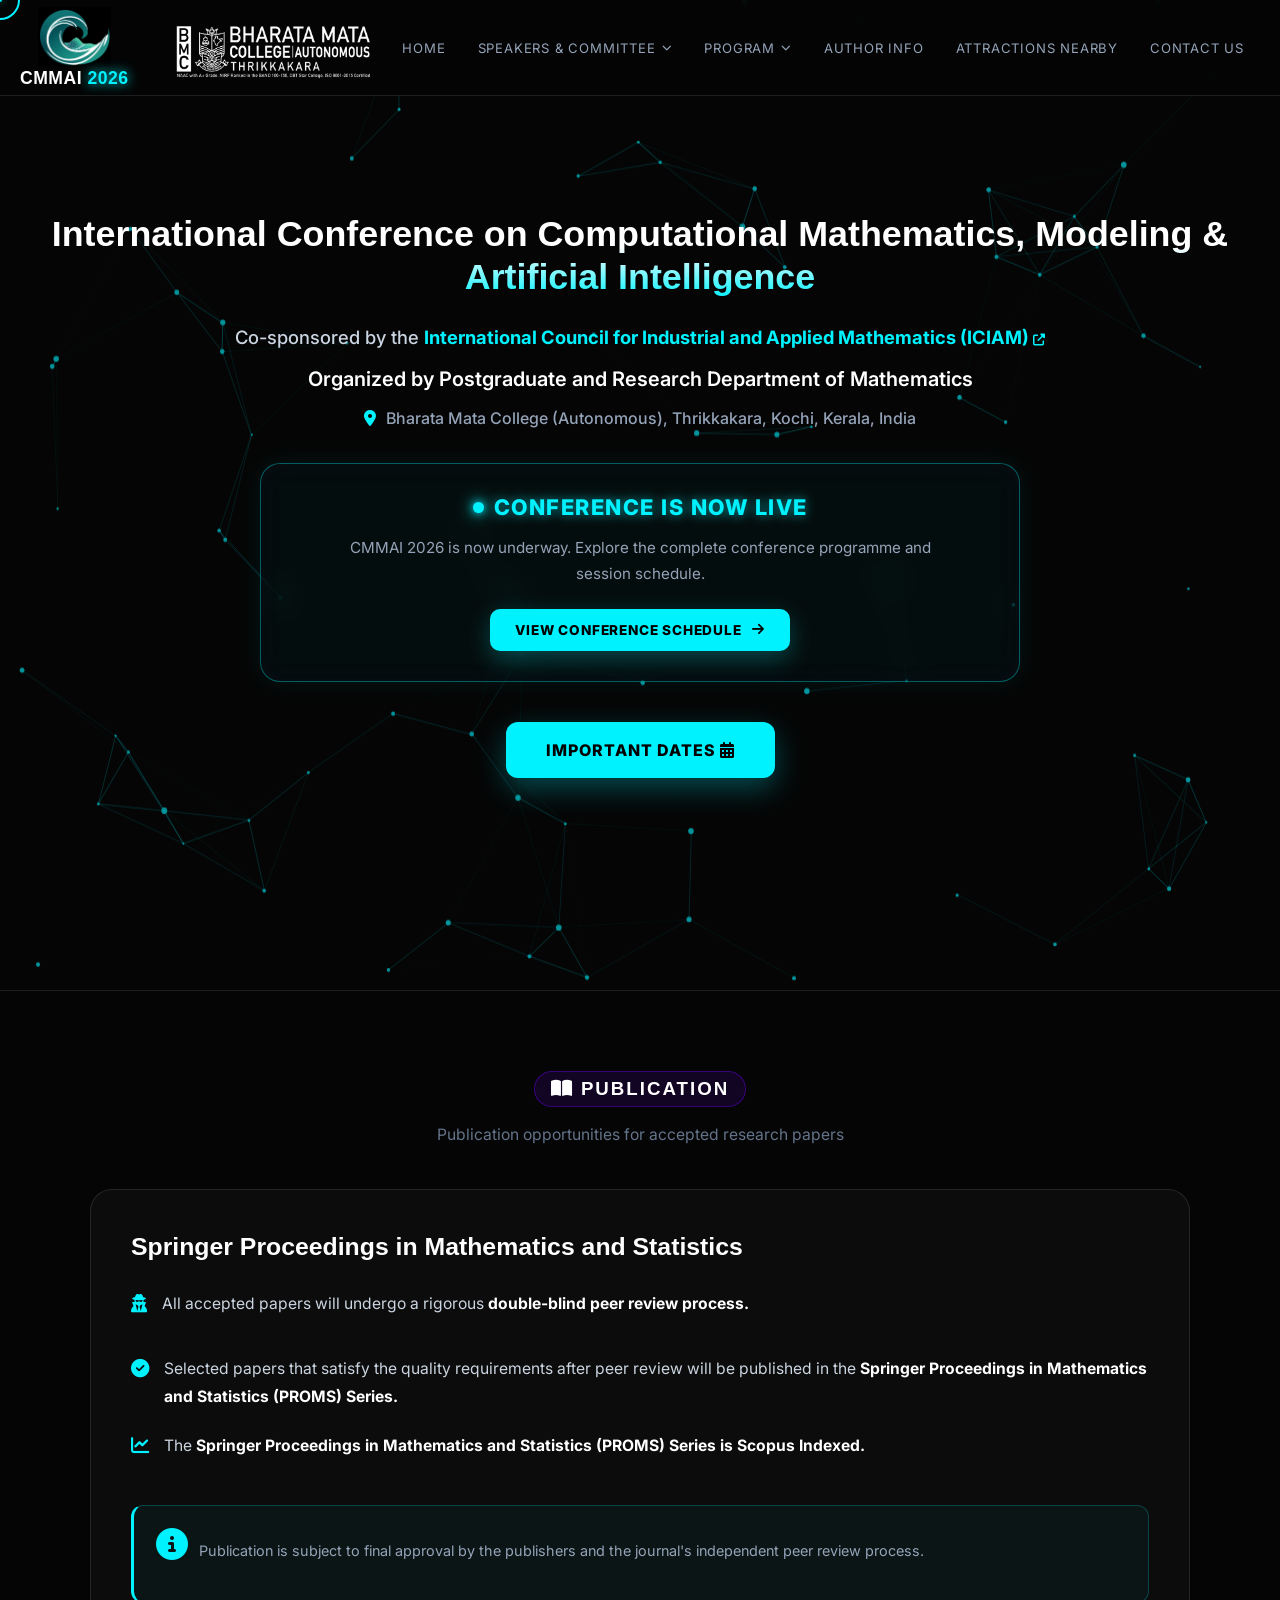
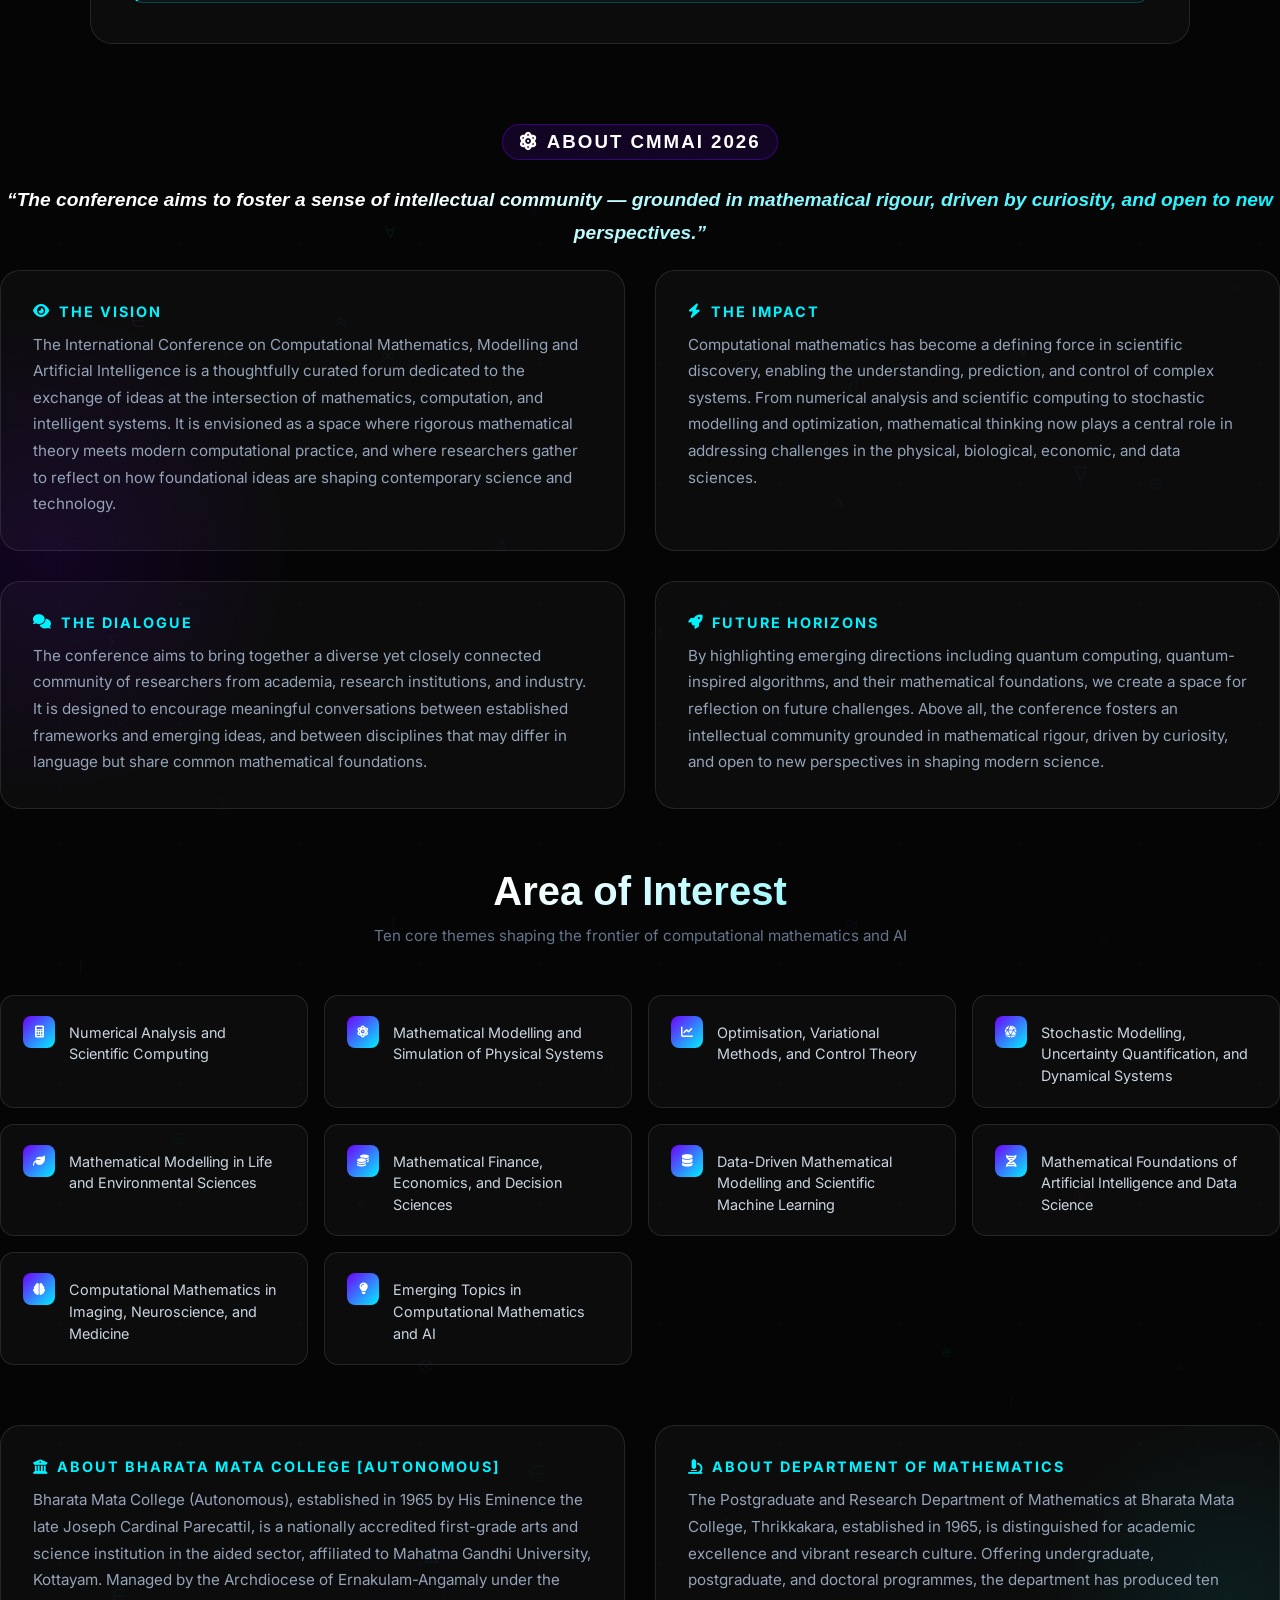
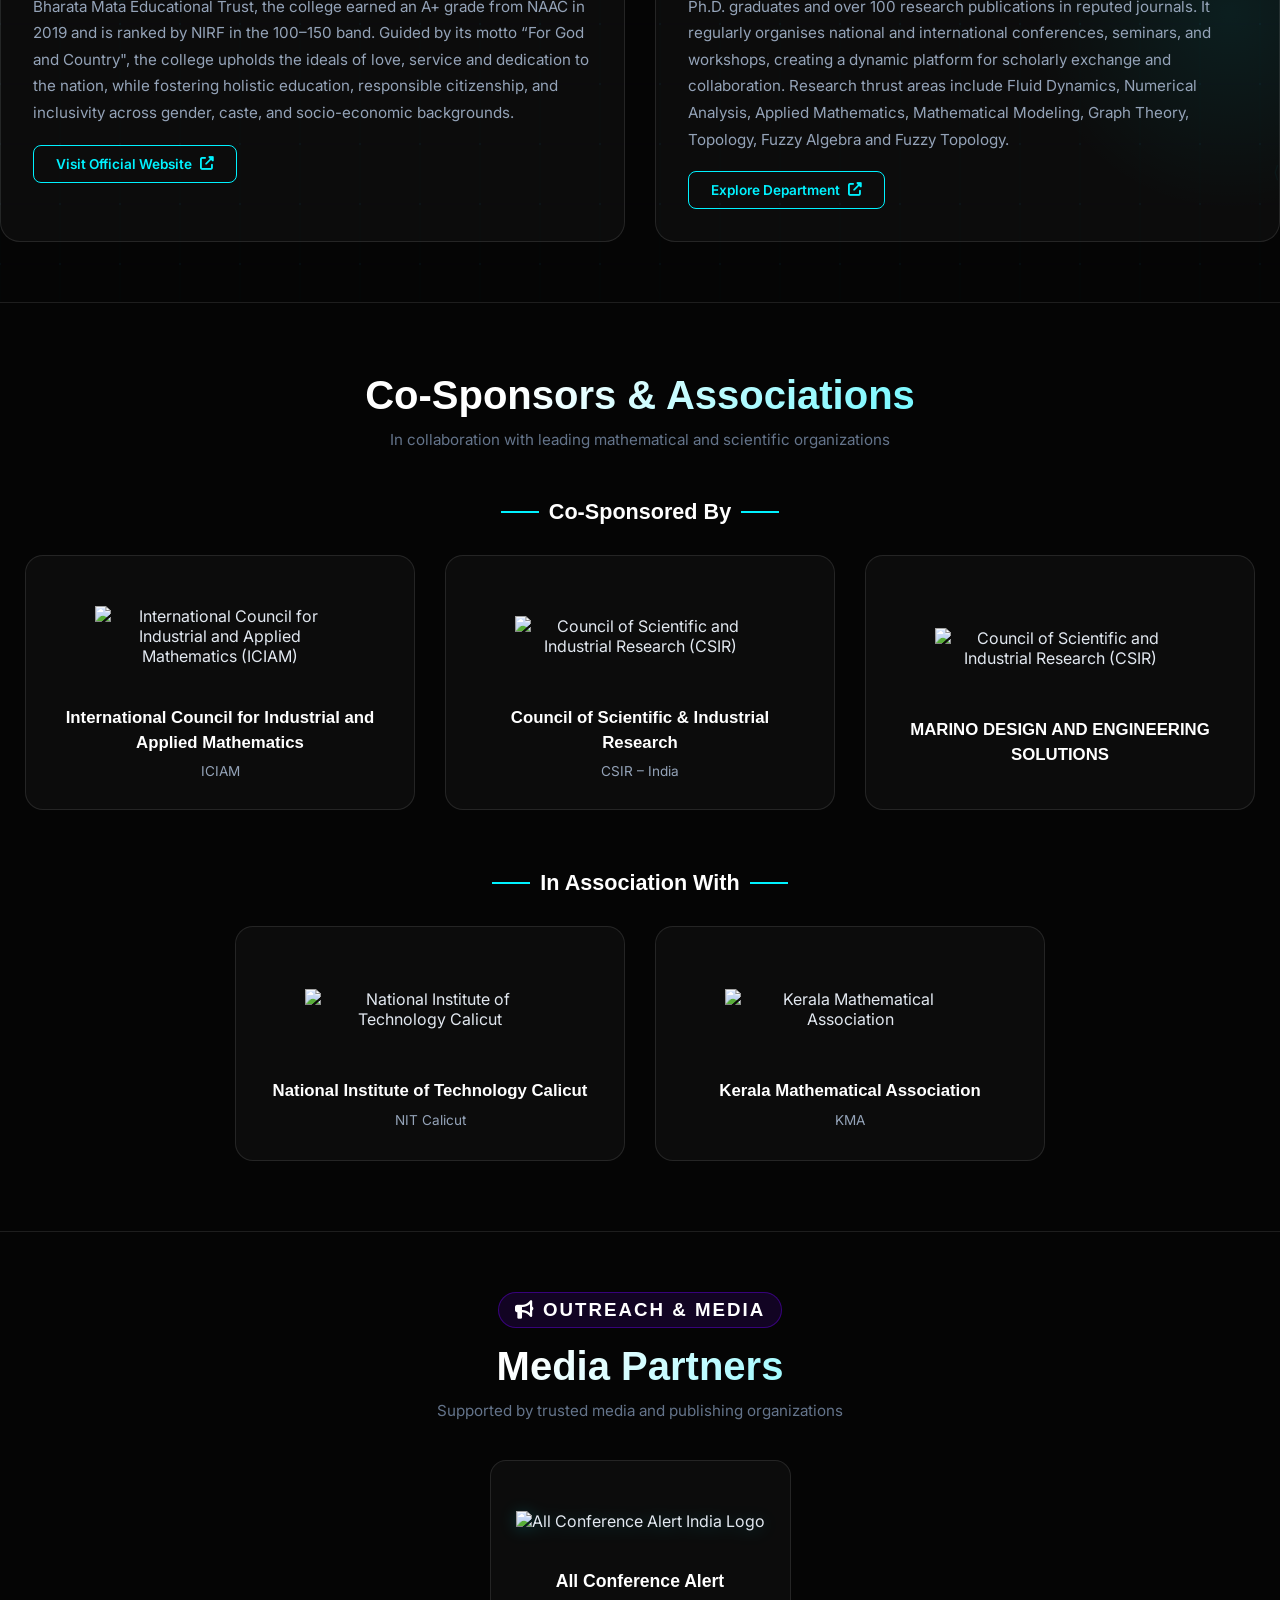
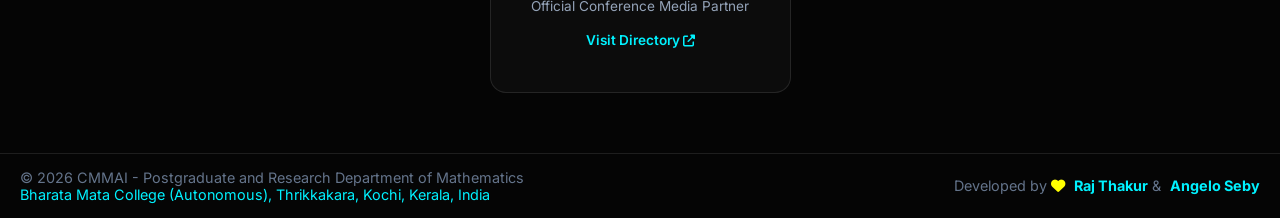
==== index.html @ beb0a311 "Countdown Update" ====
<!DOCTYPE html>
<html lang="en">
<head>
    <meta charset="UTF-8">
    <meta name="viewport" content="width=device-width, initial-scale=1.0">
    <title>CMMAI 2026 | International Conference on Computational Mathematics, Modeling & AI.</title>
    <meta name="google-site-verification" content="Ej-18RYcL2z8ktSUw8rXxlVNeicbPEYd7JbkYv7x-n4" />
    <link rel="preconnect" href="https://fonts.googleapis.com">
   <link href="https://fonts.googleapis.com/css2?family=Inter:wght@300;400;500;600;700&amp;family=Merriweather:wght@400;700;900&amp;display=swap" rel="stylesheet">
   <link rel="stylesheet" href="https://cdnjs.cloudflare.com/ajax/libs/font-awesome/6.4.0/css/all.min.css">

    <style>
        :root {
            --primary: #00f2ff;
            --secondary: #7000ff;
            --bg-dark: #050505;
            --glass: rgba(255, 255, 255, 0.03);
            --border: rgba(255, 255, 255, 0.1);
        }

        * { margin: 0; padding: 0; box-sizing: border-box; }
        html { scroll-behavior: smooth; }
        body {
            background-color: var(--bg-dark);
            color: #e2e8f0;
            font-family: 'Inter', sans-serif;
            overflow-x: hidden;
        }
        h1, h2, h3, .nav-brand { font-family: 'Space Grotesk', sans-serif; }

        /* --- Custom Cursor Scanner --- */
        #cursor-scanner {
            position: fixed;
            width: 40px; height: 40px;
            border: 2px solid var(--primary);
            border-radius: 50%;
            pointer-events: none;
            transform: translate(-50%, -50%);
            z-index: 9999;
            transition: width 0.3s, height 0.3s;
            display: flex; align-items: center; justify-content: center;
        }
        #cursor-scanner::after {
            content: '';
            width: 4px; height: 4px;
            background: var(--primary);
            border-radius: 50%;
            box-shadow: 0 0 10px var(--primary);
        }

        /* =============================================
           TOP BAR
        ============================================= */
        .top-bar {
            background: rgba(0, 0, 0, 0.9);
            border-bottom: 1px solid rgba(0, 242, 255, 0.12);
            padding: 8px 5%;
            display: flex;
            justify-content: space-between;
            align-items: center;
            font-size: 0.78rem;
            color: #64748b;
            position: fixed;
            top: 0; width: 100%;
            z-index: 1100;
        }
        .top-bar .contact-info {
            display: flex;
            align-items: center;
            gap: 6px;
        }
        .top-bar .contact-info i { color: var(--primary); font-size: 0.7rem; }
        .top-bar-links { display: flex; gap: 20px; }
        .top-bar-links a {
            color: #64748b;
            text-decoration: none;
            font-size: 0.78rem;
            text-transform: uppercase;
            letter-spacing: 1px;
            transition: color 0.3s;
        }
        .top-bar-links a:hover { color: var(--primary); }

        /* =============================================
           NAVBAR WITH DROPDOWNS
        ============================================= */
        .navbar {
            background: rgba(5, 5, 5, 0.92);
            backdrop-filter: blur(20px);
            -webkit-backdrop-filter: blur(20px);
            border-bottom: 1px solid var(--border);
            position: fixed;
            
            width: 100%;
            z-index: 1000;
            padding: 0;
        }
        .nav-container {
            display: flex;
            justify-content: space-between;
            align-items: center;
            max-width: 1600px;
            margin: 0 auto;
            padding: 0 20px;
            width: 100%;
        }
        
        /* Updated Nav Brand for Vertical Alignment */
        .nav-brand {
            text-decoration: none;
            padding: 5px 0;
            flex-shrink: 0;
            display: flex;
            flex-direction: column;
            align-items: center;
            justify-content: center;
        }
        .logo-text-group {
            display: flex;
            flex-direction: column;
            align-items: center;
            justify-content: center;
            gap: 3px;
        }
        .nav-logo {
            height: 60px; 
            width: auto;
            object-fit: contain;
        }
        .brand-text {
            font-family: 'Space Grotesk', sans-serif;
            font-size: 1.1rem;
            font-weight: 800;
            color: #ffffff; /* CMMAI strict white color */
            line-height: 1;
            letter-spacing: 0.5px;
        }
        .brand-text span { 
            color: var(--primary); 
            text-shadow: 0 0 12px var(--primary); 
        }

        /* Nav links list */
        .nav-links {
            list-style: none;
            display: flex;
            align-items: stretch;
            gap: 0;
            margin: 0;
            padding: 0;
        }
        .nav-links > li {
            position: relative;
        }
        .nav-links > li > a {
            display: flex;
            align-items: center;
            gap: 6px;
            text-decoration: none;
            color: #94a3b8;
            font-size: 0.82rem;
            text-transform: uppercase;
            letter-spacing: 0.8px;
            padding: 18px 16px;
            transition: color 0.3s, background 0.3s;
            white-space: nowrap;
        }
        .nav-links > li > a:hover,
        .nav-links > li:hover > a { color: var(--primary); background: rgba(0, 242, 255, 0.04); }

        /* Dropdown chevron icons */
        .dropbtn .fa-chevron-down { font-size: 0.6rem; transition: transform 0.3s; }
        .dropbtn .fa-plus,
        .dropbtn .fa-minus { display: none; } /* hide mobile icons on desktop */
        .nav-links > li:hover .fa-chevron-down { transform: rotate(180deg); }

        /* Dropdown menu */
        .dropdown-content {
            display: none;
            position: absolute;
            top: 100%;
            left: 0;
            min-width: 260px;
            background: rgba(8, 8, 16, 0.98);
            border: 1px solid var(--border);
            border-top: 2px solid var(--primary);
            border-radius: 0 0 14px 14px;
            list-style: none;
            padding: 8px 0;
            z-index: 200;
            backdrop-filter: blur(20px);
            box-shadow: 0 20px 40px rgba(0, 0, 0, 0.6), 0 0 30px rgba(0, 242, 255, 0.05);
            animation: dropIn 0.2s ease;
        }
        @keyframes dropIn {
            from { opacity: 0; transform: translateY(-8px); }
            to { opacity: 1; transform: translateY(0); }
        }
        .nav-links > li:hover .dropdown-content { display: block; }
        .dropdown-content li a {
            display: block;
            padding: 10px 20px;
            color: #94a3b8;
            text-decoration: none;
            font-size: 0.83rem;
            transition: all 0.25s;
            border-left: 2px solid transparent;
        }
        .dropdown-content li a:hover {
            color: var(--primary);
            background: rgba(0, 242, 255, 0.06);
            border-left-color: var(--primary);
            padding-left: 24px;
        }

        /* Register button in nav */
        .nav-links > li > a.btn-nav-primary {
            background: var(--primary);
            color: #000;
            font-weight: 800;
            border-radius: 10px;
            margin: 10px 0 10px 10px;
            padding: 10px 20px;
            box-shadow: 0 4px 20px rgba(0, 242, 255, 0.25);
            letter-spacing: 0.5px;
        }
        .nav-links > li > a.btn-nav-primary:hover {
            background: #fff;
            color: #000;
            transform: scale(1.03);
            box-shadow: 0 6px 25px rgba(0, 242, 255, 0.45);
        }

        /* Mobile toggle button */
        .mobile-toggle {
            display: none;
            background: none;
            border: 1px solid var(--border);
            color: var(--primary);
            padding: 8px 12px;
            border-radius: 8px;
            cursor: pointer;
            font-size: 1rem;
            transition: 0.3s;
        }
        .mobile-toggle:hover { background: rgba(0, 242, 255, 0.08); }

        /* =============================================
           MOBILE SIDEBAR & MEDIA QUERIES
        ============================================= */
        .nav-overlay {
            display: none;
            position: fixed;
            inset: 0;
            background: rgba(0, 0, 0, 0.7);
            z-index: 999;
            backdrop-filter: blur(4px);
        }
        .nav-overlay.active { display: block; }

        @media (max-width: 1024px) {
            #cursor-scanner { display: none !important; }

            .top-bar .contact-info { font-size: 0.72rem; }
            .top-bar-links { display: none; }

            .nav-container {
                padding: 8px 15px !important;
                display: flex;
                align-items: center;
                justify-content: space-between;
                width: 100%;
            }

            .nav-brand {
                padding: 0 !important;
            }

            .nav-logo {
                height: 42px !important; 
            }

            .brand-text {
                font-size: 0.8rem !important; 
            }

            .mobile-header-logo2 {
                display: block !important;
                height: 100% !important; 
                width: auto !important; 
                max-width: 60vw; /* yaha se mobile me assests logo ki width control hoti hai*/
                object-fit: contain;
            }

            .desktop-nav-logo {
                display: none !important;
            }

            .mobile-toggle { 
                display: flex !important; 
                align-items: center; 
                justify-content: center;
                background: rgba(255,255,255,0.03); 
                border: 1px solid rgba(255,255,255,0.15);
                border-radius: 12px;
                width: 44px;
                height: 44px;
                color: var(--primary);
                font-size: 1.4rem;
                padding: 0;
                margin: 0;
            }

            /* Sidebar panel */
            .nav-links {
                position: fixed;
                top: 100%;
                right: -320px;
                width: 300px;
                height: calc(100vh - 70px);
                background: rgba(6, 6, 12, 0.98);
                border-left: 1px solid var(--border);
                border-top: 1px solid var(--border);
                flex-direction: column;
                align-items: flex-start;
                gap: 0;
                padding: 20px 0 40px;
                overflow-y: auto;
                z-index: 1200;
                transition: right 0.4s cubic-bezier(0.4, 0, 0.2, 1);
                box-shadow: -10px 0 40px rgba(0, 0, 0, 0.8);
            }
            .nav-links.open { right: 0; }

            .nav-links > li { width: 100%; }
            .nav-links > li > a {
                padding: 14px 24px;
                font-size: 0.85rem;
                border-bottom: 1px solid rgba(255,255,255,0.04);
                width: 100%;
                justify-content: space-between;
            }

            /* Mobile dropdown toggle icons */
            .dropbtn .fa-chevron-down { display: none; }
            .dropbtn .fa-plus { display: block; }
            .dropbtn .fa-minus { display: none; }
            .dropdown.open > .dropbtn .fa-plus { display: none; }
            .dropdown.open > .dropbtn .fa-minus { display: block; }

            /* Mobile dropdown slides down */
            .dropdown-content {
                display: none;
                position: static;
                background: rgba(0, 242, 255, 0.03);
                border: none;
                border-top: none;
                border-left: 2px solid rgba(0, 242, 255, 0.2);
                border-radius: 0;
                padding: 0;
                animation: none;
                box-shadow: none;
                margin-left: 20px;
            }
            .dropdown.open .dropdown-content { display: block; }
            .dropdown-content li a {
                padding: 10px 20px;
                font-size: 0.8rem;
                border-left: none;
            }

            .nav-links > li > a.btn-nav-primary {
                margin: 16px 20px;
                width: calc(100% - 40px);
                text-align: center;
                justify-content: center;
            }

            /* Sidebar close button */
            .sidebar-close {
                position: absolute;
                top: 20px; right: 20px;
                background: rgba(255,255,255,0.05);
                border: 1px solid var(--border);
                color: #94a3b8;
                width: 36px; height: 36px;
                border-radius: 8px;
                display: flex; align-items: center; justify-content: center;
                cursor: pointer;
                font-size: 0.9rem;
                transition: 0.3s;
            }
            .sidebar-close:hover { color: var(--primary); border-color: var(--primary); }

            /* Sidebar brand inside panel */
            .sidebar-brand {
                position: absolute;
                top: 22px; left: 24px;
                font-family: 'Space Grotesk', sans-serif;
                font-weight: 700;
                font-size: 1.1rem;
                color: white;
            }
            .sidebar-brand span { color: var(--primary); }
        }

        @media (max-width: 480px) {
            .nav-container {
                padding: 6px 12px !important;
            }
            .nav-logo {
                height: 55px !important;
            }
            .mobile-header-logo2 {
                height: 100% !important;
            }
            .brand-text {
                font-size: 0.7rem !important;
            }
            .mobile-toggle {
                width: 38px;
                height: 38px;
                font-size: 1.2rem;
            }
        }

        /* =============================================
           HERO SECTION
        ============================================= */
        .hero {
            position: relative;
            min-height: 110vh;
            display: flex;
            align-items: center;
            justify-content: center;
            text-align: center;
            
            overflow: hidden;
            padding-top: 10px;
        }
        #neural-canvas {
            position: absolute; top: 0; left: 0; width: 100%; height: 100%;
            z-index: 1; opacity: 0.6;
        }
        .hero-content { position: relative; z-index: 10; max-width: 1300px; }

        
        .main-title {
            font-size: clamp(1.5rem, 2.8vw, 3.2rem);
            line-height: 1.2;
            font-weight: 600;
            margin-bottom: 25px;
            background: linear-gradient(to bottom, #fff 40%, var(--primary));
            -webkit-background-clip: text;
            -webkit-text-fill-color: transparent;
        }

        /* --- COUNTDOWN --- */
        .timer-grid { display: flex; justify-content: center; gap: 20px; margin: 40px 0; }
        .timer-item {
            background: var(--glass);
            border: 1px solid var(--border);
            padding: 20px; border-radius: 15px;
            min-width: 100px; backdrop-filter: blur(10px);
        }
        .t-num { font-size: 2.5rem; font-weight: 700; color: var(--primary); display: block; }
        .t-lab { font-size: 0.7rem; color: #64748b; text-transform: uppercase; }

        /* --- INFO CARDS --- */
        .info-grid {
            display: grid;
            grid-template-columns: repeat(auto-fit, minmax(250px, 1fr));
            gap: 20px; margin-top: 60px;
        }
        .glass-card {
            background: var(--glass);
            border: 1px solid var(--border);
            padding: 30px; border-radius: 20px;
            transition: all 0.4s cubic-bezier(0.175, 0.885, 0.32, 1.275);
            text-align: left;
        }
        .glass-card:hover {
            border-color: var(--primary);
            transform: translateY(-10px);
            background: rgba(0, 242, 255, 0.05);
        }
        .glass-card i { font-size: 2rem; color: var(--primary); margin-bottom: 20px; }
        .glass-card h4 { margin-bottom: 10px; font-size: 1.2rem; }

        /* --- BUTTONS --- */
        .cta-group { display: flex; gap: 20px; justify-content: center; margin-top: 40px; flex-wrap: wrap; }
        .btn-primary {
            background: var(--primary);
            color: black;
            padding: 18px 40px;
            border-radius: 12px;
            text-decoration: none;
            font-weight: 800;
            text-transform: uppercase;
            letter-spacing: 1px;
            box-shadow: 0 10px 30px rgba(0, 242, 255, 0.3);
            transition: 0.3s;
            display: inline-block;
        }
        .btn-primary:hover { transform: scale(1.05); box-shadow: 0 15px 40px rgba(0, 242, 255, 0.5); }
        .btn-outline {
            border: 1px solid var(--border);
            color: white;
            padding: 18px 40px;
            border-radius: 12px;
            text-decoration: none;
            font-weight: 600;
            transition: 0.3s;
        }
        .btn-outline:hover { background: white; color: black; }
        
        /* Card Buttons */
        .btn-card {
            display: inline-flex;
            align-items: center;
            gap: 8px;
            margin-top: 18px;
            padding: 10px 22px;
            background: transparent;
            border: 1px solid var(--primary);
            color: var(--primary);
            font-size: 0.85rem;
            font-weight: 600;
            border-radius: 8px;
            text-decoration: none;
            transition: all 0.3s ease;
        }
        .btn-card:hover {
            background: var(--primary);
            color: #000;
            box-shadow: 0 4px 15px rgba(0, 242, 255, 0.3);
            transform: translateY(-2px);
        }

        /* =============================================
           ABOUT SECTION
        ============================================= */
        #about {
            position: relative;
            
            overflow: hidden;
        }
        #about::before {
            content: '';
            position: absolute;
            top: 10%; left: -200px;
            width: 500px; height: 500px;
            background: radial-gradient(circle, rgba(112, 0, 255, 0.12), transparent 70%);
            border-radius: 50%;
            animation: floatOrb 12s ease-in-out infinite;
            pointer-events: none;
        }
        #about::after {
            content: '';
            position: absolute;
            bottom: 5%; right: -150px;
            width: 400px; height: 400px;
            background: radial-gradient(circle, rgba(0, 242, 255, 0.08), transparent 70%);
            border-radius: 50%;
            animation: floatOrb 15s ease-in-out infinite reverse;
            pointer-events: none;
        }
        @keyframes floatOrb {
            0%, 100% { transform: translateY(0px) scale(1); }
            50% { transform: translateY(-40px) scale(1.05); }
        }
        #about-canvas {
            position: absolute;
            top: 0; left: 0;
            width: 100%; height: 100%;
            z-index: 0; opacity: 0.35;
        }
        .about-inner {
            position: relative;
            z-index: 2;
            max-width: 1280px;
            margin: 0 auto;
        }
        .section-label {
            display: inline-flex;
            align-items: center;
            gap: 8px;
            padding: 6px 16px;
            background: rgba(112, 0, 255, 0.12);
            border: 1px solid rgba(112, 0, 255, 0.4);
            color: #ffffff;
            border-radius: 50px;
            font-size: 1rem;
            font-weight: 700;
            text-transform: uppercase;
            letter-spacing: 2px;
            margin-bottom: 24px;
        }
        .about-header { text-align: center; margin-bottom: 10px; }
        .about-title {
            font-size: clamp(2rem, 5vw, 3.5rem);
            font-weight: 700;
            line-height: 1.1;
            background: linear-gradient(135deg, #fff 30%, var(--primary) 100%);
            -webkit-background-clip: text;
            -webkit-text-fill-color: transparent;
            margin-bottom: 20px;
        }
        .about-subtitle {
            color: #94a3b8;
            font-size: 1.1rem;
            max-width: 1600px;
            margin: 0 auto;
            line-height: 1.7;
        }
        .about-vision-grid {
            display: grid;
            grid-template-columns: 1fr; /* Parent ko full width lene de */
            gap: 40px;
            margin-bottom: 60px;
            align-items: start;
        }

        .vision-text-block {
            display: grid;
            grid-template-columns: repeat(2, 1fr); /* Ye 1 row me 2 cards set karega */
            gap: 30px;
        }

        /* Mobile screens ke liye wapas 1 card per row karne ke liye */
        @media (max-width: 900px) { 
            .vision-text-block { grid-template-columns: 1fr; } 
        }
        .vision-card {
            background: var(--glass);
            border: 1px solid var(--border);
            border-radius: 20px;
            padding: 32px;
            transition: all 0.4s ease;
            position: relative;
            overflow: hidden;
        }
        .vision-card::before {
            content: '';
            position: absolute;
            top: 0; left: 0;
            width: 3px; height: 100%;
            background: linear-gradient(to bottom, var(--primary), var(--secondary));
            opacity: 0;
            transition: opacity 0.4s ease;
        }
        .vision-card:hover {
            border-color: rgba(0, 242, 255, 0.3);
            background: rgba(0, 242, 255, 0.04);
            transform: translateX(6px);
        }
        .vision-card:hover::before { opacity: 1; }
        .vision-card-label {
            font-size: 0.9rem; font-weight: 700;
            text-transform: uppercase; letter-spacing: 2px;
            color: var(--primary); margin-bottom: 12px;
            display: flex; align-items: center; gap: 8px;
        }
        .vision-card-label i { font-size: 0.9rem; }
        .vision-card h3 { font-size: 1.3rem; font-weight: 700; color: #fff; margin-bottom: 12px; }
        .vision-card p { color: #94a3b8; font-size: 0.95rem; line-height: 1.75; }

        /* Stats Panel */
        .stats-panel {
            background: var(--glass);
            border: 1px solid var(--border);
            border-radius: 24px;
            padding: 40px;
            display: flex; flex-direction: column; gap: 30px;
            position: relative; overflow: hidden;
        }
        .stats-panel::after {
            content: '';
            position: absolute;
            top: -60px; right: -60px;
            width: 200px; height: 200px;
            background: radial-gradient(circle, rgba(0,242,255,0.06), transparent 70%);
            border-radius: 50%;
        }
        .stat-item { display: flex; flex-direction: column; gap: 6px; }
        .stat-bar-label { display: flex; justify-content: space-between; font-size: 0.85rem; color: #94a3b8; }
        .stat-bar-label span:last-child { color: var(--primary); font-weight: 700; }
        .stat-bar-track { height: 6px; background: rgba(255,255,255,0.05); border-radius: 50px; overflow: hidden; }
        .stat-bar-fill {
            height: 100%; border-radius: 50px;
            background: linear-gradient(to right, var(--secondary), var(--primary));
            width: 0%;
            transition: width 1.5s cubic-bezier(0.16, 1, 0.3, 1);
        }
        .stats-panel-title { font-size: 1.1rem; font-weight: 700; color: #fff; padding-bottom: 20px; border-bottom: 1px solid var(--border); }
        .stats-panel-title span { color: var(--primary); }

        /* Topics */
        .topics-section { margin-top: 20px; }
        .topics-header { text-align: center; margin-bottom: 50px; }
        .topics-header h2 {
            font-size: clamp(1.6rem, 4vw, 2.5rem); font-weight: 700;
            background: linear-gradient(135deg, #fff 40%, var(--primary));
            -webkit-background-clip: text; -webkit-text-fill-color: transparent;
            margin-bottom: 12px;
        }
        .topics-header p { color: #64748b; font-size: 0.95rem; }
        .topics-grid { display: grid; grid-template-columns: repeat(auto-fit, minmax(280px, 1fr)); gap: 16px; }
        .topic-chip {
            display: flex; align-items: flex-start; gap: 14px;
            background: var(--glass); border: 1px solid var(--border);
            border-radius: 14px; padding: 20px 22px;
            transition: all 0.35s ease; cursor: default;
            position: relative; overflow: hidden;
        }
        .topic-chip::before {
            content: ''; position: absolute; inset: 0;
            background: linear-gradient(135deg, rgba(0,242,255,0.05), rgba(112,0,255,0.05));
            opacity: 0; transition: opacity 0.35s ease;
        }
        .topic-chip:hover { border-color: var(--primary); transform: translateY(-4px); box-shadow: 0 12px 30px rgba(0, 242, 255, 0.08); }
        .topic-chip:hover::before { opacity: 1; }
        .topic-number {
            flex-shrink: 0; width: 32px; height: 32px;
            background: linear-gradient(135deg, var(--secondary), var(--primary));
            border-radius: 8px; display: flex; align-items: center; justify-content: center;
            font-size: 0.75rem; font-weight: 800; color: #fff;
            font-family: 'Space Grotesk', sans-serif;
        }
        .topic-text { font-size: 0.9rem; color: #cbd5e1; line-height: 1.5; padding-top: 6px; position: relative; z-index: 1; }

        /* Scroll reveal */
        .reveal { opacity: 0; transform: translateY(40px); transition: opacity 0.8s ease, transform 0.8s ease; }
        .reveal.visible { opacity: 1; transform: translateY(0); }

        /* =============================================
           MODAL STYLES (NEW)
        ============================================= */
        .dev-modal {
            display: none; position: fixed; z-index: 2000; left: 0; top: 0;
            width: 100%; height: 100%; overflow: auto; background-color: rgba(0,0,0,0.8);
            backdrop-filter: blur(8px);
        }
        .dev-modal-content {
            background-color: var(--bg-dark);
            border: 1px solid var(--primary);
            margin: 10% auto; padding: 30px;
            width: 90%; max-width: 500px; border-radius: 20px; color: white;
            text-align: center; position: relative;
            box-shadow: 0 0 30px rgba(0, 242, 255, 0.15);
            animation: dropIn 0.3s ease;
        }
        
        .contact-animation {
            font-family: 'Space Grotesk', sans-serif;
            color: #fff;
            font-size: 1.1rem;
            font-weight: 700;
            margin-top: 25px;
            margin-bottom: 15px;
            text-transform: uppercase;
            letter-spacing: 2px;
            animation: pulseText 2s infinite;
        }
        @keyframes pulseText {
            0%, 100% { text-shadow: 0 0 5px rgba(0, 242, 255, 0.3); color: #cbd5e1; }
            50% { text-shadow: 0 0 15px rgba(0, 242, 255, 1); color: var(--primary); }
        }
        .dev-social-grid {
            display: flex;
            justify-content: center;
            gap: 20px;
            margin-bottom: 10px;
        }
        .dev-social-btn {
            display: flex;
            align-items: center;
            justify-content: center;
            width: 50px;
            height: 50px;
            border-radius: 50%;
            background: rgba(0, 242, 255, 0.05);
            border: 1px solid rgba(0, 242, 255, 0.3);
            color: var(--primary);
            font-size: 1.5rem;
            text-decoration: none;
            transition: all 0.3s ease;
        }
        .dev-social-btn:hover {
            background: var(--primary);
            color: #000;
            box-shadow: 0 5px 20px rgba(0, 242, 255, 0.4);
            transform: translateY(-5px);
        }
        .close-modal {
            position: absolute; top: 15px; right: 20px;
            color: #94a3b8; font-size: 28px; font-weight: bold; cursor: pointer; transition: 0.3s;
        }
        .close-modal:hover { color: var(--primary); }
        .contact-btn {
            padding: 10px 20px;
            border-radius: 25px;
            text-decoration: none;
            color: white;
            background: var(--theme-card-main);
            font-size: 0.9rem;
            font-weight: 500;
            transition: transform 0.2s, box-shadow 0.2s;
            display: flex;
            align-items: center;
            gap: 8px;
        }
        /* =============================================
           FOOTER STYLES (UPDATED)
        ============================================= */
        footer {
            border-top: 1px solid var(--border);
            font-size: 0.9rem;
            color: #64748b;
        }
        .footer-content {
            display: flex;
            justify-content: space-between;
            align-items: center;
            max-width: 1300px;
            margin: 0 auto;
            padding: 15px 20px; /* Kept height minimal */
        }
        .heart-blink {
            color: yellow;
            animation: blinkHeart 1.5s infinite;
            display: inline-block;
        }
        @keyframes blinkHeart {
            0%, 100% { opacity: 1; transform: scale(1); }
            50% { opacity: 0.3; transform: scale(1.1); }
        }

        @media (max-width: 768px) {
            .timer-grid { gap: 10px; }
            .timer-item { min-width: 70px; padding: 10px; }
            .t-num { font-size: 1.5rem; }
            .cta-group a { padding: 14px 28px; font-size: 0.9rem; }
            .top-bar { font-size: 0.7rem; padding: 7px 4%; }
            .footer-content { flex-direction: column; text-align: center; gap: 12px; }
            .footer-content > div { text-align: center !important; }
            .hero {
                padding-top: 70px; /* Header ke piche chupne se rokne ke liye */
            }
            .main-title {
                font-size: 2rem; /* Mobile par font size thoda aur theek dikhne ke liye */
                margin-top: 5px;
            }
        }

        /* --- Custom additions for Logo and Padding --- */
        .mobile-header-logo2 {
            display: none;
        }
       .desktop-nav-logo {
            height: 95px;
            width: auto;
            object-fit: contain;
            display: block;
           
            padding-left: 20px; /* Line aur logo ke beech ka space */
        }
        
        @media (min-width: 1025px) {
            .hero {
                padding-top: 1px; /* Ensures header doesn't overlap hero content */
            }
        }
        /* =============================================
   CONFERENCE LIVE STATUS
============================================= */

.conference-live {
    display: none;
    max-width: 760px;
    margin: 35px auto 0;
    padding: 30px 35px;
    text-align: center;

    background: rgba(0, 242, 255, 0.035);
    border: 1px solid rgba(0, 242, 255, 0.35);
    border-radius: 20px;

    backdrop-filter: blur(15px);
    -webkit-backdrop-filter: blur(15px);

    box-shadow:
        0 0 25px rgba(0, 242, 255, 0.08),
        inset 0 0 25px rgba(112, 0, 255, 0.03);

    animation: liveAppear 0.8s ease forwards;
}

.conference-live.active {
    display: block;
}

.live-pulse {
    display: flex;
    align-items: center;
    justify-content: center;
    gap: 10px;

    color: var(--primary);
    font-size: 1.35rem;
    font-weight: 800;

    letter-spacing: 1.5px;
    text-transform: uppercase;

    text-shadow: 0 0 12px rgba(0, 242, 255, 0.65);
}

.live-pulse span {
    width: 11px;
    height: 11px;
    background: #00f2ff;
    border-radius: 50%;

    box-shadow:
        0 0 8px #00f2ff,
        0 0 18px #00f2ff;

    animation: liveDot 1.2s infinite;
}

.conference-live p {
    margin: 15px auto 22px;
    max-width: 620px;

    color: #94a3b8;
    font-size: 0.95rem;
    line-height: 1.7;
}

.live-schedule-btn {
    display: inline-flex;
    align-items: center;
    justify-content: center;
    gap: 10px;

    padding: 13px 25px;

    background: var(--primary);
    color: #000;

    border-radius: 10px;
    text-decoration: none;

    font-weight: 800;
    font-size: 0.85rem;
    letter-spacing: 0.8px;
    text-transform: uppercase;

    box-shadow: 0 8px 25px rgba(0, 242, 255, 0.25);

    transition: all 0.3s ease;
}

.live-schedule-btn:hover {
    background: #ffffff;
    transform: translateY(-3px);

    box-shadow:
        0 12px 30px rgba(0, 242, 255, 0.4);
}

@keyframes liveDot {
    0%, 100% {
        opacity: 1;
        transform: scale(1);
    }

    50% {
        opacity: 0.35;
        transform: scale(0.75);
    }
}

@keyframes liveAppear {
    from {
        opacity: 0;
        transform: translateY(15px) scale(0.98);
    }

    to {
        opacity: 1;
        transform: translateY(0) scale(1);
    }
}

@media (max-width: 600px) {

    .conference-live {
        margin: 25px 15px 0;
        padding: 25px 18px;
    }

    .live-pulse {
        font-size: 1rem;
        letter-spacing: 1px;
    }

    .conference-live p {
        font-size: 0.85rem;
    }

    .live-schedule-btn {
        width: 100%;
        padding: 13px 15px;
    }
}
    </style>
</head>
<body>

    <div id="cursor-scanner"></div>

    <div class="nav-overlay" id="navOverlay"></div>

   <nav class="navbar">
        <div class="nav-container">
            
            <div class="nav-left-group" style="display: flex; align-items: center;">
                <a href="index.html" class="nav-brand">
                    <div class="logo-text-group">
                        <img src="home_logo_dark.png" alt="CMMAI Logo" class="nav-logo">
                        <span class="brand-text">CMMAI <span>2026</span></span>
                    </div>
                </a>
                
                <img src="assets/logo/logo2.webp" alt="CMMAI Logo" class="desktop-nav-logo"> 
            </div>

            <img src="assets/logo/logo2.webp" alt="CMMAI Logo 2" class="mobile-header-logo2">

            <ul class="nav-links" id="navLinks">
                <li><a href="index.html">Home</a></li>
                <li class="dropdown">
                    <a href="#speakers" class="dropbtn">
                        Speakers & Committee
                        <i class="fas fa-chevron-down"></i>
                        <i class="fas fa-plus"></i>
                        <i class="fas fa-minus"></i>
                    </a>
                    <ul class="dropdown-content">
                      <li><a href="keynote-speakers.html">Keynote/Invited Speakers</a></li>
                        <li><a href="Scientific-Advisory-Committee.html">Scientific Advisory Committee</a></li>
                        <li><a href="organising-committee.html">Organising Committee</a></li>
                    </ul>
                </li>
                <li class="dropdown">
                    <a href="#schedule" class="dropbtn">
                       Program
                        <i class="fas fa-chevron-down"></i>
                        <i class="fas fa-plus"></i>
                        <i class="fas fa-minus"></i>
                    </a>
                    <ul class="dropdown-content">
                         <li><a href="dates.html">Important Dates</a></li>
                        <li><a href="schedule.html">Schedule</a></li>
                    </ul>
                </li>
                <li><a href="author.html">Author info</a></li>
               
                 <li><a href="accommodation.html">Attractions Nearby</a></li>
               
                <li><a href="Contact-us.html">Contact us</a></li>
            </ul>

            <button class="mobile-toggle" id="mobileToggle" aria-label="Toggle Menu">
                <i class="fas fa-bars"></i>
            </button>
        </div>
    </nav>

    <header id="home" class="hero">
        <canvas id="neural-canvas"></canvas>
        <div class="hero-content">
            
            <h1 class="main-title">International Conference on Computational Mathematics, Modeling & Artificial Intelligence</h1>
           <p style="
    color: #cbd5e1;
    font-size: 1.15rem;
    font-weight: 500;
    margin: 0 auto 12px;
    line-height: 1.5;
">
    Co-sponsored by the
    <a href="https://iciam.org/"
       style="color: var(--primary); text-decoration: none; font-weight: 700;"
       target="_blank">
        International Council for Industrial and Applied Mathematics (ICIAM)
        <i class="fas fa-external-link-alt" style="font-size: 0.75rem;"></i>
    </a>
</p>

<p style="
    color: #ffffff;
    font-size: 1.25rem;
    font-weight: 600;
    margin: 0 auto 14px;
    line-height: 1.5;
">
    Organized by Postgraduate and Research Department of Mathematics
</p>

<p style="
    color: #94a3b8;
    font-size: 1rem;
    font-weight: 500;
">
    <i class="fas fa-map-marker-alt"
       style="color: var(--primary); margin-right: 6px;"></i>
    Bharata Mata College (Autonomous), Thrikkakara, Kochi, Kerala, India
</p>
            <div class="timer-grid" id="timer">
                <div class="timer-item"><span class="t-num" id="d">00</span><span class="t-lab">Days</span></div>
                <div class="timer-item"><span class="t-num" id="h">00</span><span class="t-lab">Hrs</span></div>
                <div class="timer-item"><span class="t-num" id="m">00</span><span class="t-lab">Mins</span></div>
                <div class="timer-item"><span class="t-num" id="s">00</span><span class="t-lab">Secs</span></div>
            </div>
            <!-- LIVE CONFERENCE STATUS -->
<div id="conference-live" class="conference-live">
    <div class="live-pulse">
        <span></span>
        CONFERENCE IS NOW LIVE
    </div>

    <p>
        CMMAI 2026 is now underway. Explore the complete
        conference programme and session schedule.
    </p>

    <a href="schedule.html" class="live-schedule-btn">
        View Conference Schedule
        <i class="fas fa-arrow-right"></i>
    </a>
</div>
            <div class="cta-group">
                <a href="dates.html" class="btn-primary">Important Dates <i class="fas fa-calendar-days"></i></a>
                
            </div>
          
        </div>
    </header>


<!-- =============================================
     PUBLICATION SECTION
============================================= -->

<section id="publication" class="reveal"
    style="
        padding: 80px 20px;
        border-top: 1px solid var(--border);
        position: relative;
        z-index: 2;
    ">

    <div style="
        max-width: 1100px;
        margin: 0 auto;
        text-align: center;
    ">

        <!-- Section Label -->
        <div class="section-label" style="margin-bottom: 18px;">
            <h3>
                <i class="fas fa-book-open"></i>
                Publication
            </h3>
        </div>


      

        <p style="
            color: #64748b;
            font-size: 0.98rem;
            margin-bottom: 45px;
        ">
            Publication opportunities for accepted research papers
        </p>


        <!-- Publication Card -->
        <div class="glass-card" style="
            width: 100%;
            padding: 40px;
            border-radius: 22px;
            text-align: left;
            position: relative;
            overflow: hidden;
        ">


          

            <!-- Title -->
            <h3 style="
                color: #ffffff;
                font-size: 1.55rem;
                line-height: 1.4;
                margin-bottom: 25px;
            ">
                Springer Proceedings in Mathematics and Statistics
            </h3>


            <!-- Point 1 -->
            <div style="
                display: flex;
                align-items: flex-start;
                gap: 15px;
                margin-bottom: 22px;
            ">

                <i class="fas fa-user-secret"
                   style="
                       color: var(--primary);
                       font-size: 1.15rem;
                       margin-top: 5px;
                   ">
                </i>

                <p style="
                    color: #cbd5e1;
                    font-size: 0.98rem;
                    line-height: 1.75;
                    margin: 0;
                ">
                    All accepted papers will undergo a rigorous
                    <strong style="color:#ffffff;">
                        double-blind peer review process.
                    </strong>
                </p>

            </div>


            <!-- Point 2 -->
            <div style="
                display: flex;
                align-items: flex-start;
                gap: 15px;
                margin-bottom: 22px;
            ">

                <i class="fas fa-check-circle"
                   style="
                       color: var(--primary);
                       font-size: 1.15rem;
                       margin-top: 5px;
                   ">
                </i>

                <p style="
                    color: #cbd5e1;
                    font-size: 0.98rem;
                    line-height: 1.75;
                    margin: 0;
                ">
                    Selected papers that satisfy the quality requirements
                    after peer review will be published in the
                    <strong style="color:#ffffff;">
                        Springer Proceedings in Mathematics and Statistics
                        (PROMS) Series.
                    </strong>
                </p>

            </div>


            <!-- Point 3 -->
            <div style="
                display: flex;
                align-items: flex-start;
                gap: 15px;
                margin-bottom: 22px;
            ">

                <i class="fas fa-chart-line"
                   style="
                       color: var(--primary);
                       font-size: 1.15rem;
                       margin-top: 5px;
                   ">
                </i>

                <p style="
                    color: #cbd5e1;
                    font-size: 0.98rem;
                    line-height: 1.75;
                    margin: 0;
                ">
                    The
                    <strong style="color:#ffffff;">
                        Springer Proceedings in Mathematics and Statistics
                        (PROMS) Series is Scopus Indexed.
                    </strong>
                </p>

            </div>


            <!-- Important Note -->
            <div style="
                margin-top: 30px;
                padding: 22px;
                border: 1px solid rgba(0,242,255,0.22);
                border-left: 3px solid var(--primary);
                border-radius: 12px;
                background: rgba(0,242,255,0.04);
            ">

                <p style="
                    color: #94a3b8;
                    font-size: 0.9rem;
                    line-height: 1.7;
                    margin: 0;
                ">

                    <i class="fas fa-circle-info"
                       style="
                           color: var(--primary);
                           margin-right: 7px;
                       ">
                    </i>

                    Publication is subject to final approval by the
                    publishers and the journal's independent peer review
                    process.

                </p>

            </div>


        </div>

    </div>

</section>

<!-- END PUBLICATION SECTION -->



    <section id="about">
        <canvas id="about-canvas"></canvas>
        <div class="about-inner">

            <div class="about-header reveal">
                <div class="section-label"><h3> <i class="fas fa-atom"></i> About CMMAI 2026</h3></div>
                 
               <h3 class="about-title" style="color:linear-gradient(to bottom, #fff 40%, var(--primary)); font-size: 1.2rem; line-height: 1.7; font-style: italic;">
    &ldquo;The conference aims to foster a sense of intellectual community — grounded in mathematical rigour, driven by curiosity, and open to new perspectives.&rdquo;
</h3>
            </div>

            <div class="about-vision-grid">
           <div class="vision-text-block">

    <div class="vision-card reveal">
        <div class="vision-card-label"><i class="fas fa-eye"></i> The Vision</div>
        <p>The International Conference on Computational Mathematics, Modelling and Artificial Intelligence is a thoughtfully curated forum dedicated to the exchange of ideas at the intersection of mathematics, computation, and intelligent systems. It is envisioned as a space where rigorous mathematical theory meets modern computational practice, and where researchers gather to reflect on how foundational ideas are shaping contemporary science and technology.</p>
    </div>

    <div class="vision-card reveal" style="transition-delay: 0.1s;">
        <div class="vision-card-label"><i class="fas fa-bolt"></i> The Impact</div>
        <p>Computational mathematics has become a defining force in scientific discovery, enabling the understanding, prediction, and control of complex systems. From numerical analysis and scientific computing to stochastic modelling and optimization, mathematical thinking now plays a central role in addressing challenges in the physical, biological, economic, and data sciences.</p>
    </div>

    <div class="vision-card reveal" style="transition-delay: 0.2s;">
        <div class="vision-card-label"><i class="fas fa-comments"></i> The Dialogue</div>
        <p>The conference aims to bring together a diverse yet closely connected community of researchers from academia, research institutions, and industry. It is designed to encourage meaningful conversations between established frameworks and emerging ideas, and between disciplines that may differ in language but share common mathematical foundations.</p>
    </div>

    <div class="vision-card reveal" style="transition-delay: 0.3s;">
        <div class="vision-card-label"><i class="fas fa-rocket"></i> Future Horizons</div>
        <p>By highlighting emerging directions including quantum computing, quantum-inspired algorithms, and their mathematical foundations, we create a space for reflection on future challenges. Above all, the conference fosters an intellectual community grounded in mathematical rigour, driven by curiosity, and open to new perspectives in shaping modern science.</p>
    </div>

</div>

                
            </div>

            <div id="topics" class="topics-section reveal">
                <div class="topics-header">
                    
                    <h2>Area of Interest</h2>
                    <p>Ten core themes shaping the frontier of computational mathematics and AI</p>
                </div>
                <div class="topics-grid">
                    <div class="topic-chip"><div class="topic-number"><i class="fas fa-calculator"></i></div><div class="topic-text">Numerical Analysis and Scientific Computing</div></div>
                    <div class="topic-chip"><div class="topic-number"><i class="fas fa-atom"></i></div><div class="topic-text">Mathematical Modelling and Simulation of Physical Systems</div></div>
                    <div class="topic-chip"><div class="topic-number"><i class="fas fa-chart-line"></i></div><div class="topic-text">Optimisation, Variational Methods, and Control Theory</div></div>
                    <div class="topic-chip"><div class="topic-number"><i class="fas fa-dice-d20"></i></div><div class="topic-text">Stochastic Modelling, Uncertainty Quantification, and Dynamical Systems</div></div>
                    <div class="topic-chip"><div class="topic-number"><i class="fas fa-leaf"></i></div><div class="topic-text">Mathematical Modelling in Life and Environmental Sciences</div></div>
                    <div class="topic-chip"><div class="topic-number"><i class="fas fa-coins"></i></div><div class="topic-text">Mathematical Finance, Economics, and Decision Sciences</div></div>
                    <div class="topic-chip"><div class="topic-number"><i class="fas fa-database"></i></div><div class="topic-text">Data-Driven Mathematical Modelling and Scientific Machine Learning</div></div>
                    <div class="topic-chip"><div class="topic-number"><i class="fas fa-dna"></i></div><div class="topic-text">Mathematical Foundations of Artificial Intelligence and Data Science</div></div>
                    <div class="topic-chip"><div class="topic-number"><i class="fas fa-brain"></i></div><div class="topic-text">Computational Mathematics in Imaging, Neuroscience, and Medicine</div></div>
                    <div class="topic-chip"><div class="topic-number"><i class="fas fa-lightbulb"></i></div><div class="topic-text">Emerging Topics in Computational Mathematics and AI</div></div>
                </div>
            </div>

            <div class="about-vision-grid reveal" style="margin-top: 60px;">
                <div class="vision-text-block">
                    <div class="vision-card">
                        <div class="vision-card-label"><i class="fas fa-university"></i> About Bharata Mata College [AUTONOMOUS]</div>
                        
                        <p>Bharata Mata College (Autonomous), established
in 1965 by His Eminence the late Joseph Cardinal
Parecattil, is a nationally accredited first-grade arts
and science institution in the aided sector,
affiliated to Mahatma Gandhi University,
Kottayam. Managed by the Archdiocese of
Ernakulam-Angamaly under the Bharata Mata
Educational Trust, the college earned an A+ grade
from NAAC in 2019 and is ranked by NIRF in the
100–150 band. Guided by its motto “For God and
Country", the college upholds the ideals of love,
service and dedication to the nation, while
fostering holistic education, responsible
citizenship, and inclusivity across gender, caste,
and socio-economic backgrounds.</p>
<a href="https://www.bharatamatacollege.in/" class="btn-card" target="_blank">Visit Official Website <i class="fas fa-external-link-alt"></i></a>
                    </div>
                    <div class="vision-card">
                        <div class="vision-card-label"><i class="fas fa-microscope"></i> About Department of Mathematics</div>
                        
                        <p>The Postgraduate and Research Department of
Mathematics at Bharata Mata College, Thrikkakara,
established in 1965, is distinguished for academic
excellence and vibrant research culture. Offering
undergraduate, postgraduate, and doctoral
programmes, the department has produced ten
Ph.D. graduates and over 100 research publications
in reputed journals. It regularly organises national
and international conferences, seminars, and
workshops, creating a dynamic platform for
scholarly exchange and collaboration. Research
thrust areas include Fluid Dynamics, Numerical
Analysis, Applied Mathematics, Mathematical
Modeling, Graph Theory, Topology, Fuzzy Algebra
and Fuzzy Topology.</p>
<a href="https://www.bharatamatacollege.in/department/mathematics/about-us" class="btn-card" target="_blank">Explore Department <i class="fas fa-external-link-alt"></i></a>
                    </div>
                </div>
            </div>

        </div>
    </section>




<section id="media-partners" class="reveal"
    style="
        padding: 70px 20px;
        border-top: 1px solid var(--border);
        position: relative;
        z-index: 2;
    ">

    <div style="
        max-width: 1280px;
        margin: 0 auto;
        text-align: center;
    ">

       

        <!-- Main Heading -->
        <h2 style="
            font-size: clamp(1.6rem, 4vw, 2.5rem);
            font-weight: 700;
            background: linear-gradient(
                135deg,
                #ffffff 40%,
                var(--primary)
            );
            -webkit-background-clip: text;
            -webkit-text-fill-color: transparent;
            margin-bottom: 12px;
        ">
            Co-Sponsors & Associations
        </h2>


        <p style="
            color: #64748b;
            font-size: 0.95rem;
            margin-bottom: 50px;
        ">
            In collaboration with leading mathematical and scientific organizations
        </p>


        <!-- =====================================================
             CO-SPONSORED BY
        ====================================================== -->

        <div style="margin-bottom: 60px;">

            <h3 style="
                color: #ffffff;
                font-size: 1.35rem;
                font-weight: 700;
                margin-bottom: 30px;
                display: flex;
                align-items: center;
                justify-content: center;
                gap: 10px;
            ">
                <span style="
                    width: 38px;
                    height: 2px;
                    background: var(--primary, #00f2ff);
                    display: inline-block;
                "></span>

                Co-Sponsored By

                <span style="
                    width: 38px;
                    height: 2px;
                    background: var(--primary, #00f2ff);
                    display: inline-block;
                "></span>
            </h3>


            <!-- Co-Sponsors -->
            <div style="
                display: flex;
                justify-content: center;
                align-items: stretch;
                gap: 30px;
                flex-wrap: wrap;
            ">


                <!-- ICIAM -->
                <div class="glass-card" style="
                    width: 100%;
                    max-width: 390px;
                    min-height: 235px;
                    padding: 30px 25px;
                    border-radius: 18px;
                    text-align: center;
                    display: flex;
                    flex-direction: column;
                    align-items: center;
                    justify-content: center;
                    transition: all 0.3s ease;
                ">

                    <div style="
                        width: 100%;
                        height: 100px;
                        display: flex;
                        align-items: center;
                        justify-content: center;
                        margin-bottom: 20px;
                    ">

                        <img
                            src="https://iciam.org/themes/custom/iciam/logo.svg"
                            alt="International Council for Industrial and Applied Mathematics (ICIAM)"
                            loading="lazy"
                            style="
                                max-width: 250px;
                                max-height: 90px;
                                width: auto;
                                height: auto;
                                object-fit: contain;
                                display: block;
                            "
                        >

                    </div>


                    <h3 style="
                        color: #ffffff;
                        font-size: 1.05rem;
                        line-height: 1.45;
                        margin: 0;
                        font-weight: 700;
                    ">
                        International Council for
                        Industrial and Applied Mathematics
                    </h3>

                    <p style="
                        color: #94a3b8;
                        font-size: 0.85rem;
                        margin: 8px 0 0;
                    ">
                        ICIAM
                    </p>

                </div>



                <!-- CSIR -->
                <div class="glass-card" style="
                    width: 100%;
                    max-width: 390px;
                    min-height: 235px;
                    padding: 30px 25px;
                    border-radius: 18px;
                    text-align: center;
                    display: flex;
                    flex-direction: column;
                    align-items: center;
                    justify-content: center;
                    transition: all 0.3s ease;
                ">

                    <div style="
                        width: 100%;
                        height: 100px;
                        display: flex;
                        align-items: center;
                        justify-content: center;
                        margin-bottom: 20px;
                    ">

                        <img
                            src="https://www.csir.res.in/themes/csir/img/csir-logo.png"
                            alt="Council of Scientific and Industrial Research (CSIR)"
                            loading="lazy"
                            style="
                                max-width: 250px;
                                max-height: 90px;
                                width: auto;
                                height: auto;
                                object-fit: contain;
                                display: block;
                            "
                        >

                    </div>


                    <h3 style="
                        color: #ffffff;
                        font-size: 1.05rem;
                        line-height: 1.45;
                        margin: 0;
                        font-weight: 700;
                    ">
                        Council of Scientific & Industrial Research
                    </h3>

                    <p style="
                        color: #94a3b8;
                        font-size: 0.85rem;
                        margin: 8px 0 0;
                    ">
                        CSIR – India
                    </p>

                </div>
<!-- MARINO DESIGN AND ENGINEERING SOLUTIONS -->

  <div class="glass-card" style="
                    width: 100%;
                    max-width: 390px;
                    min-height: 235px;
                    padding: 30px 25px;
                    border-radius: 18px;
                    text-align: center;
                    display: flex;
                    flex-direction: column;
                    align-items: center;
                    justify-content: center;
                    transition: all 0.3s ease;
                ">

                    <div style="
                        width: 100%;
                        height: 100px;
                        display: flex;
                        align-items: center;
                        justify-content: center;
                        margin-bottom: 20px;
                    ">

                        <img
                            src="https://cmmai2026.bharatamatacollege.in/assets/images/marino.webp"
                            alt="Council of Scientific and Industrial Research (CSIR)"
                            loading="lazy"
                            style="
                                max-width: 250px;
                                max-height: 90px;
                                width: auto;
                                height: auto;
                                object-fit: contain;
                                display: block;
                            "
                        >

                    </div>


                    <h3 style="
                        color: #ffffff;
                        font-size: 1.05rem;
                        line-height: 1.45;
                        margin: 0;
                        font-weight: 700;
                    ">
                        MARINO DESIGN AND ENGINEERING SOLUTIONS
                    </h3>

                    

                </div>
            </div>

        </div>



        <!-- =====================================================
             IN ASSOCIATION WITH
        ====================================================== -->

        <div>

            <h3 style="
                color: #ffffff;
                font-size: 1.35rem;
                font-weight: 700;
                margin-bottom: 30px;
                display: flex;
                align-items: center;
                justify-content: center;
                gap: 10px;
            ">
                <span style="
                    width: 38px;
                    height: 2px;
                    background: var(--primary, #00f2ff);
                    display: inline-block;
                "></span>

                In Association With

                <span style="
                    width: 38px;
                    height: 2px;
                    background: var(--primary, #00f2ff);
                    display: inline-block;
                "></span>
            </h3>


            <!-- Associations -->
            <div style="
                display: flex;
                justify-content: center;
                align-items: stretch;
                gap: 30px;
                flex-wrap: wrap;
            ">


                <!-- NIT CALICUT -->
                <div class="glass-card" style="
                    width: 100%;
                    max-width: 390px;
                    min-height: 235px;
                    padding: 30px 25px;
                    border-radius: 18px;
                    text-align: center;
                    display: flex;
                    flex-direction: column;
                    align-items: center;
                    justify-content: center;
                    transition: all 0.3s ease;
                ">

                    <div style="
                        width: 100%;
                        height: 100px;
                        display: flex;
                        align-items: center;
                        justify-content: center;
                        margin-bottom: 20px;
                    ">

                        <img
                            src="https://nitc.ac.in/xc-assets/logo/logo-white-01.svg"
                            alt="National Institute of Technology Calicut"
                            loading="lazy"
                            style="
                                max-width: 250px;
                                max-height: 90px;
                                width: auto;
                                height: auto;
                                object-fit: contain;
                                display: block;
                            "
                        >

                    </div>


                    <h3 style="
                        color: #ffffff;
                        font-size: 1.05rem;
                        line-height: 1.45;
                        margin: 0;
                        font-weight: 700;
                    ">
                        National Institute of Technology Calicut
                    </h3>

                    <p style="
                        color: #94a3b8;
                        font-size: 0.85rem;
                        margin: 8px 0 0;
                    ">
                        NIT Calicut
                    </p>

                </div>



                <!-- KERALA MATHEMATICAL ASSOCIATION -->
                <div class="glass-card" style="
                    width: 100%;
                    max-width: 390px;
                    min-height: 235px;
                    padding: 30px 25px;
                    border-radius: 18px;
                    text-align: center;
                    display: flex;
                    flex-direction: column;
                    align-items: center;
                    justify-content: center;
                    transition: all 0.3s ease;
                ">

                    <div style="
                        width: 100%;
                        height: 100px;
                        display: flex;
                        align-items: center;
                        justify-content: center;
                        margin-bottom: 20px;
                    ">

                        <img
                            src="https://cmmai2026.bharatamatacollege.in/assets/images/kma.webp"
                            alt="Kerala Mathematical Association"
                            loading="lazy"
                            style="
                                max-width: 250px;
                                max-height: 90px;
                                width: auto;
                                height: auto;
                                object-fit: contain;
                                display: block;
                            "
                        >

                    </div>


                    <h3 style="
                        color: #ffffff;
                        font-size: 1.05rem;
                        line-height: 1.45;
                        margin: 0;
                        font-weight: 700;
                    ">
                        Kerala Mathematical Association
                    </h3>

                    <p style="
                        color: #94a3b8;
                        font-size: 0.85rem;
                        margin: 8px 0 0;
                    ">
                        KMA
                    </p>

                </div>

            </div>

        </div>

    </div>
</section>





<!-- =============================================
============================================= -->
<section id="media-partners" class="reveal" style="padding: 60px 20px; border-top: 1px solid var(--border); position: relative; z-index: 2;">
    <div style="max-width: 1280px; margin: 0 auto; text-align: center;">
        
        <div class="section-label" style="margin-bottom: 16px;">
            <h3><i class="fas fa-bullhorn"></i> Outreach & Media</h3>
        </div>
        
        <h2 style="font-size: clamp(1.6rem, 4vw, 2.5rem); font-weight: 700; background: linear-gradient(135deg, #fff 40%, var(--primary)); -webkit-background-clip: text; -webkit-text-fill-color: transparent; margin-bottom: 12px;">
            Media Partners
        </h2>
        <p style="color: #64748b; font-size: 0.95rem; margin-bottom: 40px;">
            Supported by trusted media and publishing organizations
        </p>

        <!-- Media Partners Grid -->
        <div style="display: flex; justify-content: center; align-items: center; gap: 30px; flex-wrap: wrap;">
            
            <!-- Media Partner Card 1 -->
        <!-- Media Partner Card: All Conference Alert -->
<div class="glass-card" style="min-width: 280px; max-width: 320px; text-align: center; padding: 25px; border-radius: 16px; position: relative;">
    <div style="min-height: 70px; display: flex; align-items: center; justify-content: center; margin-bottom: 15px;">
        <img src="https://allconferencealert.net/assets/img/all-conference-alerts-logo.png" 
             alt="All Conference Alert India Logo" 
             style="max-height: 55px; max-width: 100%; object-fit: contain; filter: drop-shadow(0px 2px 8px rgba(0,242,255,0.2));">
    </div>
    <h3 style="font-size: 1.1rem; color: #fff; margin-bottom: 6px; font-weight: 700;">All Conference Alert</h3>
    <p style="color: #94a3b8; font-size: 0.85rem; margin-bottom: 15px;">Official Conference Media Partner</p>
    <a href="https://allconferencealert.net/india.php" target="_blank" style="color: var(--primary, #00f2ff); font-size: 0.85rem; text-decoration: none; font-weight: 600;">
        Visit Directory <i class="fas fa-external-link-alt" style="font-size: 0.75rem;"></i>
    </a>
</div>

            <!-- Add more Media Partner Cards here if needed -->

        </div>
    </div>
</section>

     <footer>
        <div class="footer-content">
            <div style="text-align: left;">
                <p>© 2026 CMMAI - Postgraduate and Research Department of
Mathematics <br>
                <span style="color: var(--primary);">Bharata Mata College (Autonomous), Thrikkakara, Kochi, Kerala, India</span></p>
            </div>
            <div>
                
                
             <p>Developed by <span class="heart-blink"><i class="fas fa-heart"></i></span> 
    <a href="#" id="devModalBtn" style="color: var(--primary); text-decoration: none; font-weight: bold; margin-left: 5px;">Raj Thakur</a> & 
    <a href="#" id="devModalBtn2" style="color: var(--primary); text-decoration: none; font-weight: bold; margin-left: 5px;">Angelo Seby</a>
</p>  
                
                </div>
        </div>
    </footer>


<div id="devModal" class="dev-modal">
    <div class="dev-modal-content">
        <span class="close-modal" id="closeDevModal">&times;</span>
        <h2 style="margin-bottom: 20px; color: var(--primary); font-family: 'Space Grotesk', sans-serif;">Raj Thakur</h2>
        
        <div style="width: 240px; height: 240px; background: rgba(0, 242, 255, 0.05); border: 2px dashed var(--border); border-radius: 50%; margin: 0 auto 20px; display: flex; align-items: center; justify-content: center; overflow: hidden;">
            <img src="raj.png" class="raj-logo" style="width: 100%; height: 100%; ">
        </div>
        
        <h4 style="color: #fff; margin-bottom: 10px;">Web Developer & Designer</h4>
        
        <p style="color: #94a3b8; font-size: 0.95rem; line-height: 1.6; padding: 0 10px;">
            Hello! I am Raj Thakur. I specialize in crafting modern, responsive, and interactive web experiences.
        </p>

        <div class="contact-animation">Contact Me</div>
        
        <div class="dev-social-grid">
            <a href="mailto:vrsmiw@gmail.com" class="dev-social-btn" title="Email Me">
                <i class="fas fa-envelope"></i>
            </a>
          <a href="https://wa.me/916261227800?text=Hi%2C%20I%20am%20interested%20in%20Web%20Development.%20I%20found%20your%20contact%20from%20the%20CMMAI%202026%20website." target="_blank" class="dev-social-btn" title="WhatsApp Me">
    <i class="fab fa-whatsapp"></i>
</a>
        </div>
    </div>
</div>
<div id="devModal2" class="dev-modal">
    <div class="dev-modal-content">
        <span class="close-modal" id="closeDevModal2">&times;</span>
        <h2 style="margin-bottom: 20px; color: var(--primary); font-family: 'Space Grotesk', sans-serif;">Angelo Seby</h2>
        
        <div style="width: 240px; height: 240px; background: rgba(0, 242, 255, 0.05); border: 2px dashed var(--border); border-radius: 50%; margin: 0 auto 20px; display: flex; align-items: center; justify-content: center; overflow: hidden;">
            <img src="angelo.webp" alt="Angelo" style="width: 100%; height: 100%; object-fit: cover;">
        </div>
        
        <h4 style="color: #fff; margin-bottom: 10px;">Web Developer</h4>
        
        <p style="color: #94a3b8; font-size: 0.95rem; line-height: 1.6; padding: 0 10px;">
            Hello! I am Angelo. I specialize in building modern and responsive websites.
        </p>

        <div class="contact-animation">Contact Me</div>
        
        <div class="dev-social-grid">
            <a href="http://linkedin.com/in/angeloseby" target="_blank" class="contact-btn linkedin-btn">
                    <i class="fab fa-linkedin"></i> LinkedIn
                </a>
        </div>
    </div>
</div>
    <script>
        // --- 1. HERO NEURAL NETWORK ANIMATION ---
        const canvas = document.getElementById('neural-canvas');
        const ctx = canvas.getContext('2d');
        let particles = [];
        let animationMode = 0; 
        const modes = ["Neural Connect", "Geometric Math", "Synapse Pulse"];
        const heroMathSymbols = ['∑', 'π', '∞', '∆', '∫', '≈', '√', 'λ'];

        function resize() {
            canvas.width = window.innerWidth;
            canvas.height = window.innerHeight;
        }
        window.addEventListener('resize', resize);
        resize();

        class Particle {
            constructor() { this.init(); }
            init() {
                this.x = Math.random() * canvas.width;
                this.y = Math.random() * canvas.height;
                this.vx = (Math.random() - 0.5) * 0.8;
                this.vy = (Math.random() - 0.5) * 0.8;
                this.size = Math.random() * 2 + 1;
                this.symbol = heroMathSymbols[Math.floor(Math.random() * heroMathSymbols.length)];
            }
            update() {
                this.x += this.vx; this.y += this.vy;
                if (this.x < 0 || this.x > canvas.width) this.vx *= -1;
                if (this.y < 0 || this.y > canvas.height) this.vy *= -1;
            }
          draw() {
                if (animationMode === 1) { 
                    ctx.fillStyle = 'rgba(0, 242, 255, 0.4)';
                    // Screen ki width check karke font size set karein (768px se kam par 12px, warna 24px)
                    let fontSize = window.innerWidth <= 768 ? '18px' : '24px';
                    ctx.font = fontSize + ' Space Grotesk';
                    ctx.fillText(this.symbol, this.x, this.y);
                } else { 
                    ctx.fillStyle = animationMode === 2 ? '#bd00ff' : '#00f2ff';
                    ctx.beginPath();
                    ctx.arc(this.x, this.y, this.size, 0, Math.PI * 2);
                    ctx.fill();
                }
            }
        }

      function initParticles() {
            particles = [];
            // Screen check karega: Mobile par 30 particles, Desktop par 80
            let particleCount = window.innerWidth <= 768 ? 30 : 80; 
            for (let i = 0; i < particleCount; i++) particles.push(new Particle());
        }

        function animate() {
            ctx.clearRect(0, 0, canvas.width, canvas.height);
            particles.forEach((p, idx) => {
                p.update(); p.draw();
                for (let j = idx + 1; j < particles.length; j++) {
                    const dx = p.x - particles[j].x;
                    const dy = p.y - particles[j].y;
                    const dist = Math.sqrt(dx*dx + dy*dy);
                    let limit = animationMode === 2 ? 100 : 150;
                    if (dist < limit) {
                        ctx.beginPath();
                        let color = animationMode === 2 ? '189, 0, 255' : '0, 242, 255';
                        ctx.strokeStyle = `rgba(${color}, ${1 - dist/limit})`;
                        ctx.lineWidth = 0.5;
                        ctx.moveTo(p.x, p.y); ctx.lineTo(particles[j].x, particles[j].y);
                        ctx.stroke();
                    }
                }
            });
            requestAnimationFrame(animate);
        }

        const modeStatusEl = document.getElementById('mode-status');
        setInterval(() => {
            animationMode = (animationMode + 1) % 3;
            if(modeStatusEl) modeStatusEl.innerText = `Mode: ${modes[animationMode]}`;
        }, 4000);

        initParticles();
        animate();

        // --- 2. ABOUT SECTION — FLOWING MATH GRID ANIMATION ---
        const aboutCanvas = document.getElementById('about-canvas');
        const actx = aboutCanvas.getContext('2d');
        const mathSymbols = ['∑', '∫', '∂', '∇', '∞', 'π', 'λ', 'σ', 'α', 'β', 'Δ', '√', '∈', '⊗', '⊕', '≡', '≈', '∀', '∃', '⟨', '⟩'];
        let floaters = [];

        function resizeAbout() {
            aboutCanvas.width = aboutCanvas.offsetWidth;
            aboutCanvas.height = aboutCanvas.offsetHeight;
        }

        class MathFloater {
            constructor() { this.reset(true); }
            reset(init) {
                this.x = Math.random() * aboutCanvas.width;
                this.y = init ? Math.random() * aboutCanvas.height : aboutCanvas.height + 20;
                this.symbol = mathSymbols[Math.floor(Math.random() * mathSymbols.length)];
                this.size = Math.random() * 14 + 10;
                this.speed = Math.random() * 0.4 + 0.15;
                this.opacity = Math.random() * 0.18 + 0.05;
                this.drift = (Math.random() - 0.5) * 0.3;
                this.pulse = Math.random() * Math.PI * 2;
                this.pulseSpeed = Math.random() * 0.02 + 0.008;
            }
            update() {
                this.y -= this.speed; this.x += this.drift;
                this.pulse += this.pulseSpeed;
                if (this.y < -20) this.reset(false);
            }
            draw() {
                const alpha = this.opacity * (0.7 + 0.3 * Math.sin(this.pulse));
                actx.globalAlpha = alpha;
                actx.fillStyle = Math.random() > 0.5 ? '#00f2ff' : '#a855f7';
                actx.font = `${this.size}px 'Space Grotesk', serif`;
                actx.fillText(this.symbol, this.x, this.y);
            }
        }

        function drawAboutGrid() {
            actx.clearRect(0, 0, aboutCanvas.width, aboutCanvas.height);
            const gridSize = 60;
            for (let x = 0; x < aboutCanvas.width; x += gridSize) {
                actx.beginPath();
                actx.strokeStyle = `rgba(0, 242, 255, 0.04)`;
                actx.lineWidth = 1;
                actx.moveTo(x, 0); actx.lineTo(x, aboutCanvas.height);
                actx.stroke();
            }
            for (let y = 0; y < aboutCanvas.height; y += gridSize) {
                actx.beginPath();
                actx.strokeStyle = `rgba(112, 0, 255, 0.04)`;
                actx.lineWidth = 1;
                actx.moveTo(0, y); actx.lineTo(aboutCanvas.width, y);
                actx.stroke();
            }
            for (let x = 0; x < aboutCanvas.width; x += gridSize) {
                for (let y = 0; y < aboutCanvas.height; y += gridSize) {
                    actx.beginPath();
                    actx.arc(x, y, 1, 0, Math.PI * 2);
                    actx.fillStyle = 'rgba(0, 242, 255, 0.12)';
                    actx.globalAlpha = 1;
                    actx.fill();
                }
            }
        }

        function initAbout() {
            resizeAbout();
            for (let i = 0; i < 55; i++) floaters.push(new MathFloater());
        }
        function animateAbout() {
            drawAboutGrid();
            floaters.forEach(f => { f.update(); f.draw(); });
            actx.globalAlpha = 1;
            requestAnimationFrame(animateAbout);
        }
        window.addEventListener('resize', resizeAbout);
        initAbout(); animateAbout();

        // --- 3. CURSOR SCANNER ---
        const scanner = document.getElementById('cursor-scanner');
        document.addEventListener('mousemove', (e) => {
            scanner.style.left = e.clientX + 'px';
            scanner.style.top = e.clientY + 'px';
        });

        // --- 4. COUNTDOWN ---
       // --- 4. COUNTDOWN + LIVE STATUS ---

const targetDate = new Date("2026-09-17T08:30:00+05:30").getTime();

const timer = document.getElementById("timer");
const liveStatus = document.getElementById("conference-live");

function updateCountdown() {

    const now = Date.now();
    const diff = targetDate - now;

    if (diff <= 0) {
        timer.style.display = "none";
        liveStatus.classList.add("active");
        return;
    }

    document.getElementById("d").innerText =
        Math.floor(diff / (1000 * 60 * 60 * 24))
        .toString().padStart(2, "0");

    document.getElementById("h").innerText =
        Math.floor((diff % (1000 * 60 * 60 * 24)) / (1000 * 60 * 60))
        .toString().padStart(2, "0");

    document.getElementById("m").innerText =
        Math.floor((diff % (1000 * 60 * 60)) / (1000 * 60))
        .toString().padStart(2, "0");

    document.getElementById("s").innerText =
        Math.floor((diff % (1000 * 60)) / 1000)
        .toString().padStart(2, "0");
}

updateCountdown();
setInterval(updateCountdown, 1000);

        // --- 5. SCROLL REVEAL ---
        const revealEls = document.querySelectorAll('.reveal');
        const revealObserver = new IntersectionObserver((entries) => {
            entries.forEach(entry => { if (entry.isIntersecting) entry.target.classList.add('visible'); });
        }, { threshold: 0.12 });
        revealEls.forEach(el => revealObserver.observe(el));

        // --- 6. STAT BARS ANIMATION ---
        const barObserver = new IntersectionObserver((entries) => {
            entries.forEach(entry => {
                if (entry.isIntersecting) {
                    entry.target.querySelectorAll('.stat-bar-fill').forEach(bar => { bar.style.width = bar.dataset.width + '%'; });
                    barObserver.unobserve(entry.target);
                }
            });
        }, { threshold: 0.3 });
        const statsPanel = document.querySelector('.stats-panel');
        if (statsPanel) barObserver.observe(statsPanel);

        // --- 7. MOBILE SIDEBAR ---
        const mobileToggle = document.getElementById('mobileToggle');
        const navLinks = document.getElementById('navLinks');
        const navOverlay = document.getElementById('navOverlay');
        const sidebarClose = document.getElementById('sidebarClose');

        function openSidebar() {
            navLinks.classList.add('open');
            navOverlay.classList.add('active');
            mobileToggle.querySelector('i').classList.replace('fa-bars', 'fa-times');
        }
        function closeSidebar() {
            navLinks.classList.remove('open');
            navOverlay.classList.remove('active');
            mobileToggle.querySelector('i').classList.replace('fa-times', 'fa-bars');
            // Close all mobile dropdowns
            document.querySelectorAll('.dropdown.open').forEach(d => d.classList.remove('open'));
        }

        mobileToggle.addEventListener('click', () => {
            navLinks.classList.contains('open') ? closeSidebar() : openSidebar();
        });
        navOverlay.addEventListener('click', closeSidebar);
        if (sidebarClose) sidebarClose.addEventListener('click', closeSidebar);

// Mobile accordion dropdowns (Updated for Toggle Feature)
        document.querySelectorAll('.dropdown .dropbtn').forEach(btn => {
            btn.addEventListener('click', function(e) {
                if (window.innerWidth <= 1024) {
                    e.preventDefault(); // Page ko refresh hone se roke
                    
                    const parent = this.closest('.dropdown');
                    
                    // Naya Logic: Agar current dropdown already open hai, to use close kar do
                    if (parent.classList.contains('open')) {
                        parent.classList.remove('open');
                    } 
                    // Agar close hai, to pehle sabko close karo, aur fir current wale ko open kar do
                    else {
                        document.querySelectorAll('.dropdown').forEach(d => {
                            d.classList.remove('open');
                        });
                        parent.classList.add('open');
                    }
                }
            });
        });

        // Close sidebar on nav link click
        document.querySelectorAll('.nav-links a:not(.dropbtn)').forEach(link => {
            link.addEventListener('click', () => { if (window.innerWidth <= 1024) closeSidebar(); });
        });

        // --- 8. DEVELOPER MODAL SCRIPT ---
        
        // Raj Thakur Modal Variables
        const devModal = document.getElementById('devModal');
        const devModalBtn = document.getElementById('devModalBtn');
        const closeDevModal = document.getElementById('closeDevModal');

        // Angelo Modal Variables
        const devModal2 = document.getElementById('devModal2');
        const devModalBtn2 = document.getElementById('devModalBtn2');
        const closeDevModal2 = document.getElementById('closeDevModal2');

        // Raj Button Click Event
        devModalBtn.addEventListener('click', (e) => {
            e.preventDefault();
            devModal.style.display = 'block';
        });

        // Angelo Button Click Event
        devModalBtn2.addEventListener('click', (e) => {
            e.preventDefault();
            devModal2.style.display = 'block';
        });

        // Close Buttons
        closeDevModal.addEventListener('click', () => {
            devModal.style.display = 'none';
        });

        closeDevModal2.addEventListener('click', () => {
            devModal2.style.display = 'none';
        });

        // Close when clicking outside the modal box
        window.addEventListener('click', (e) => {
            if (e.target === devModal) {
                devModal.style.display = 'none';
            }
            if (e.target === devModal2) {
                devModal2.style.display = 'none';
            }
        });
    </script>
</body>
</html>
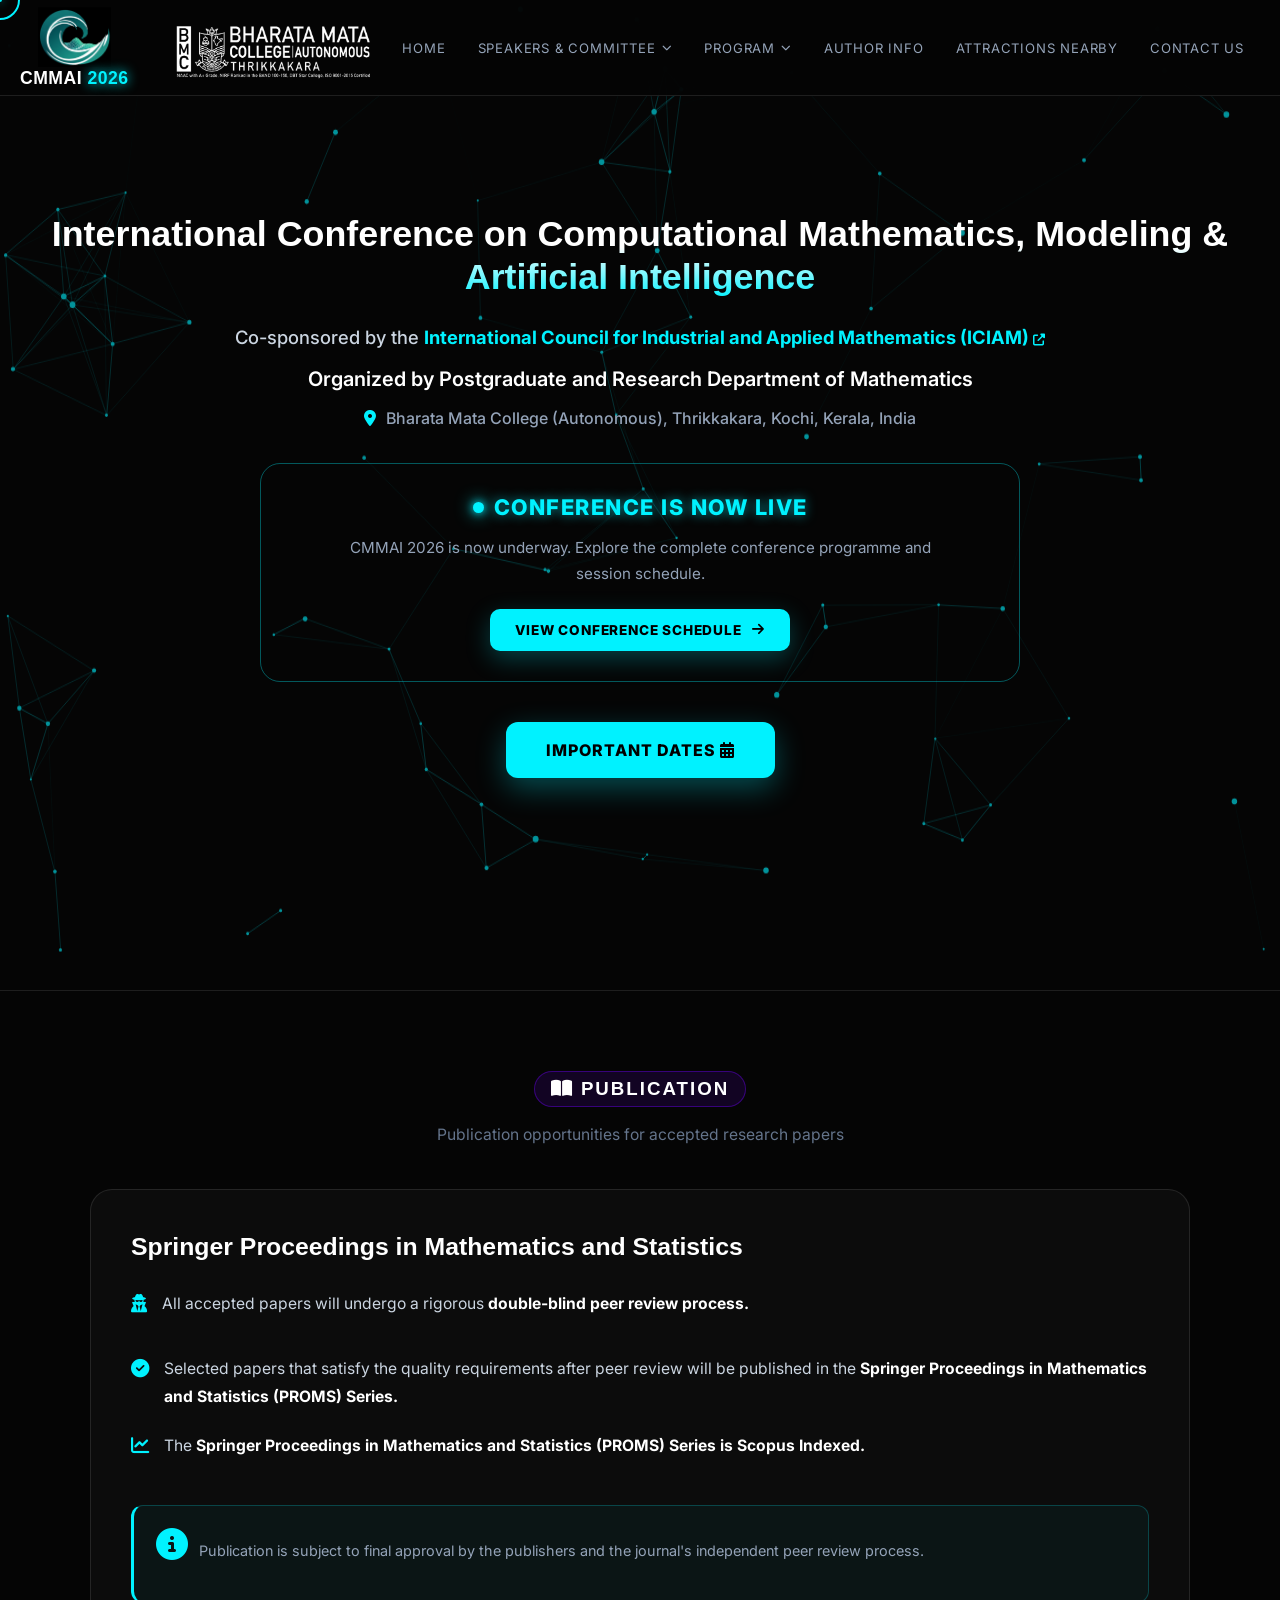
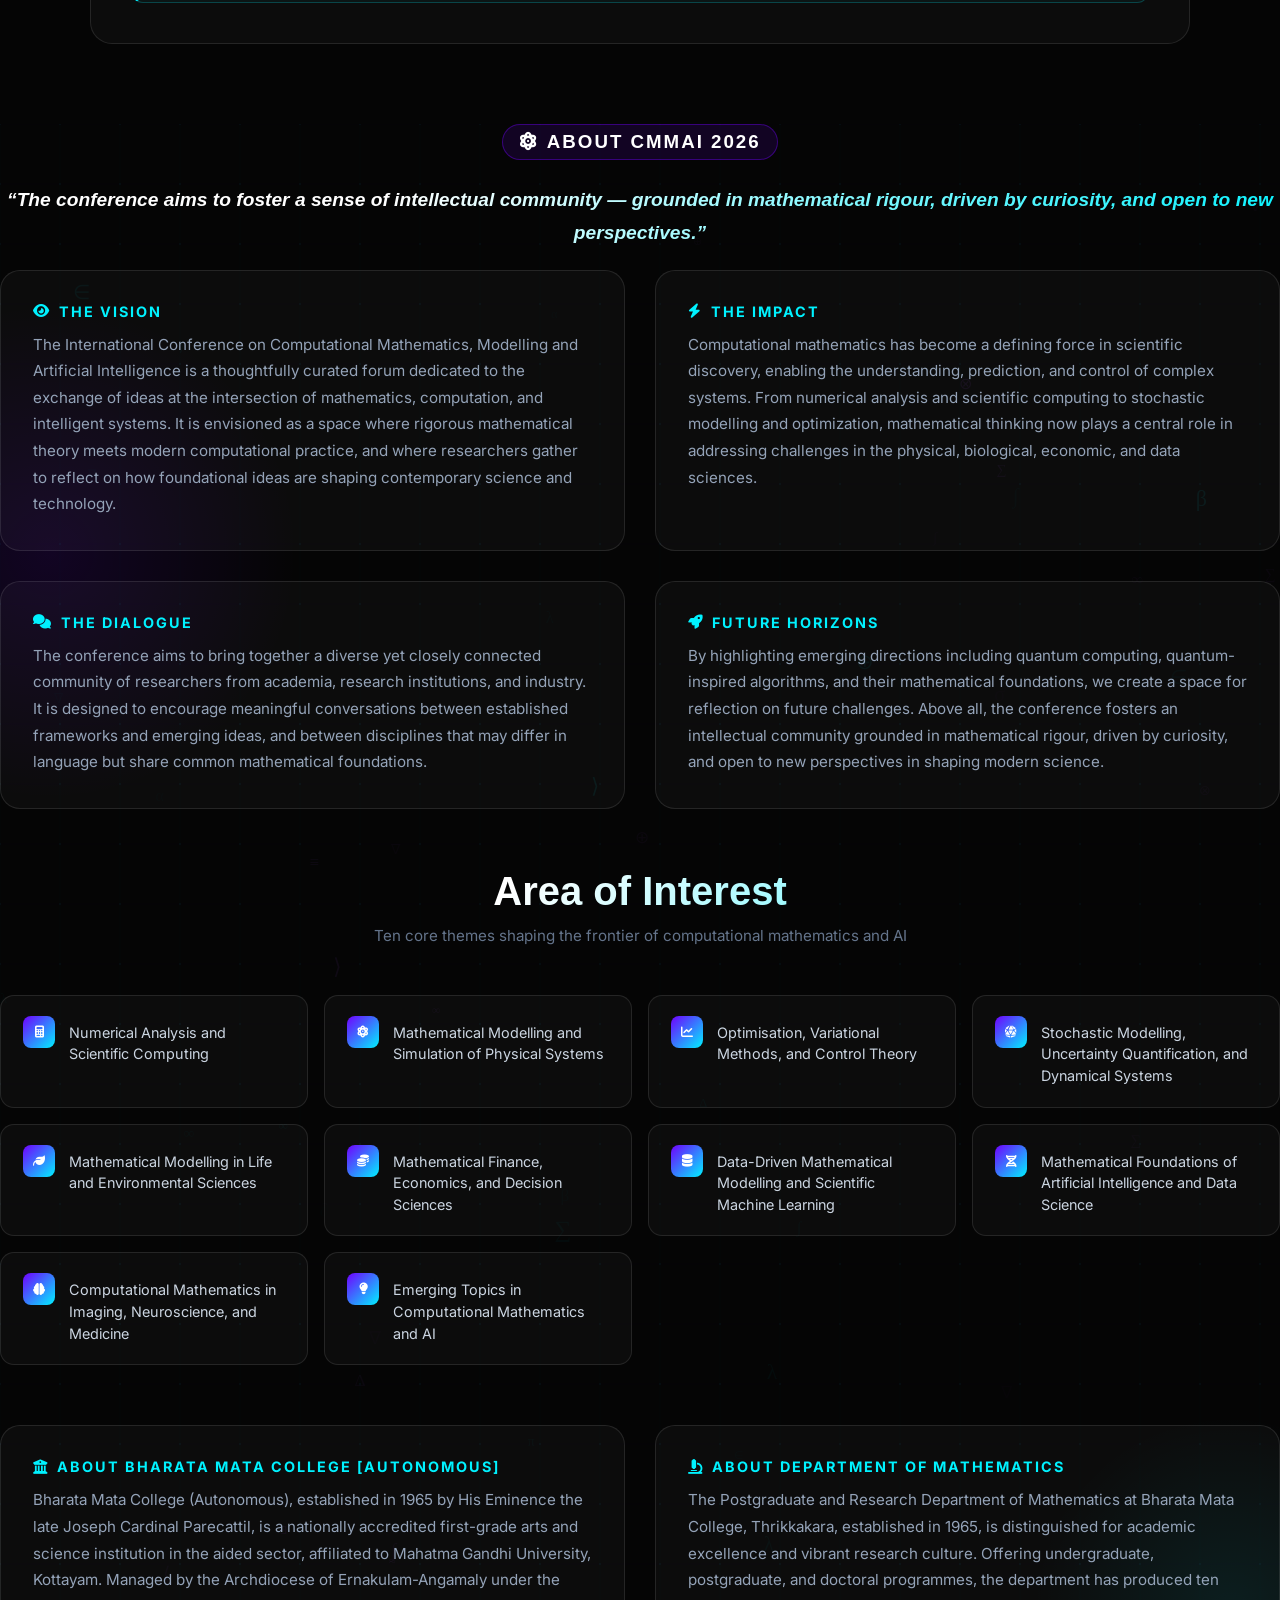
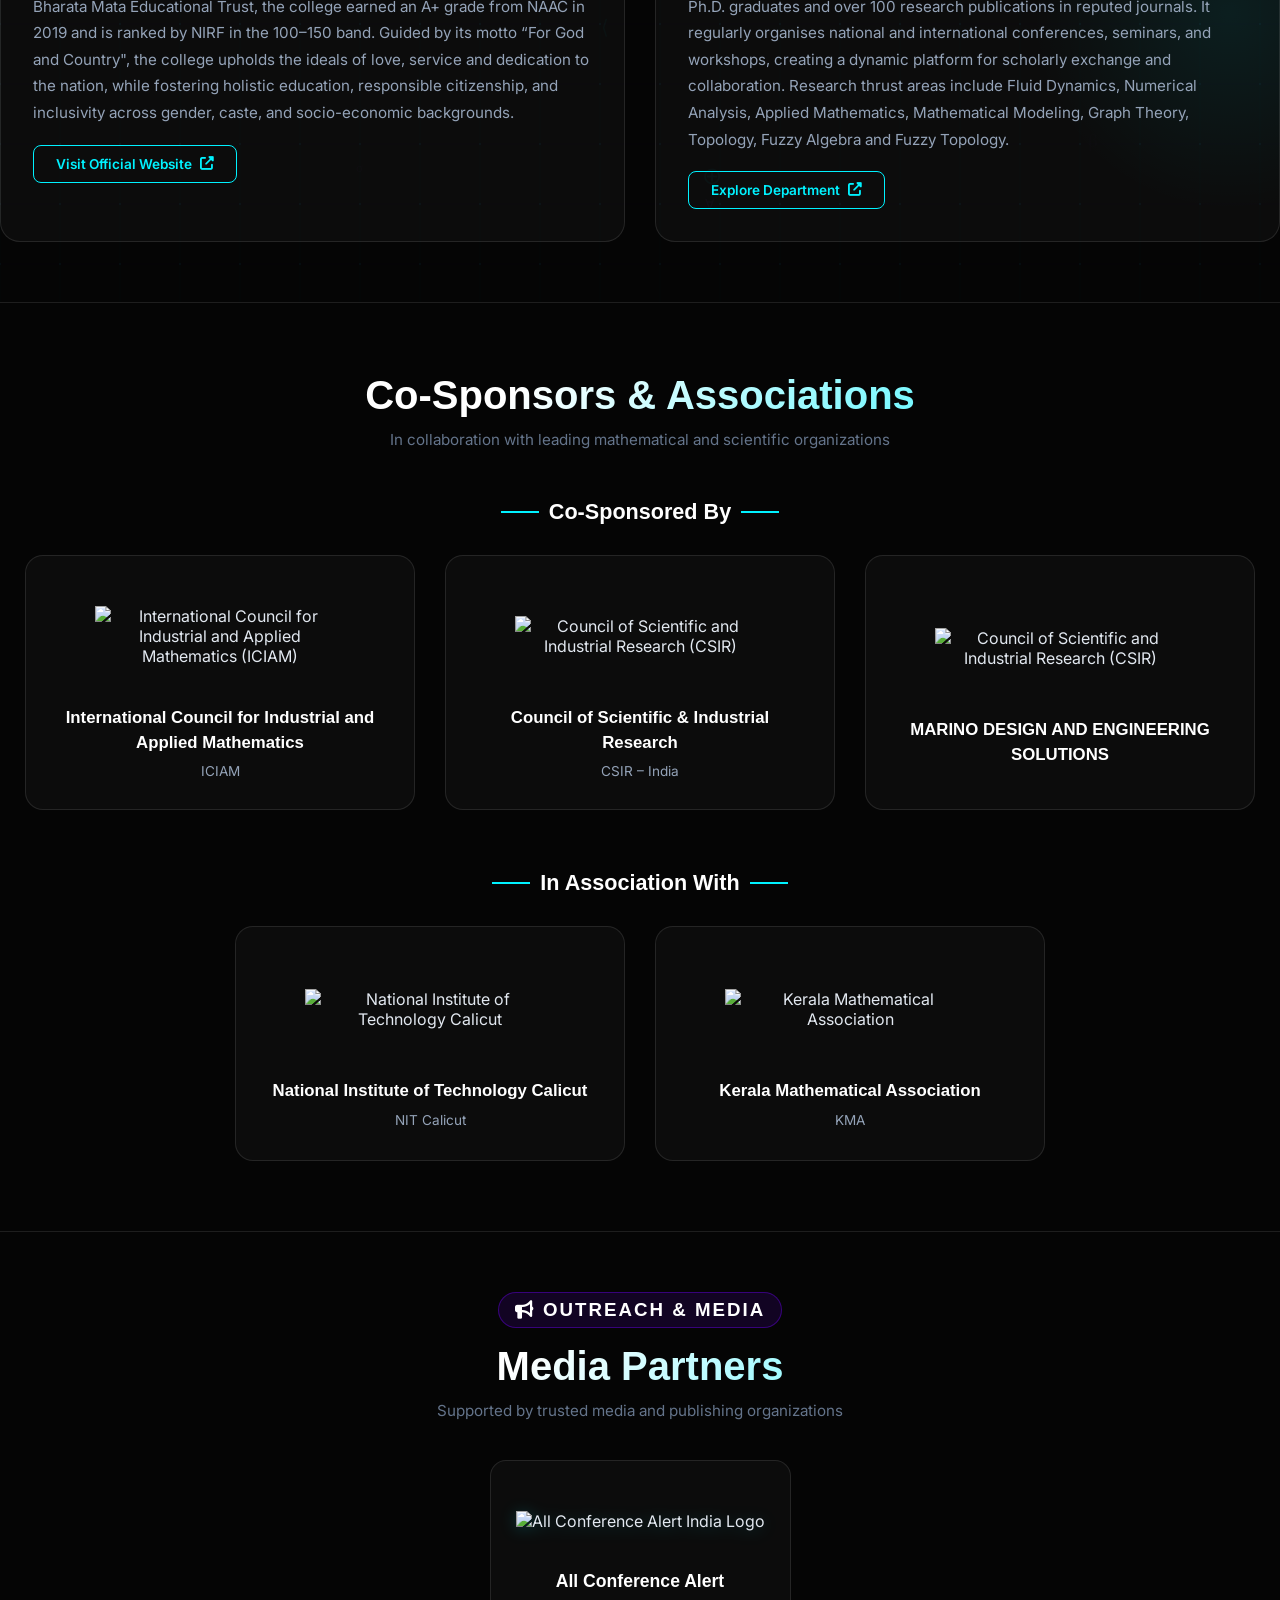
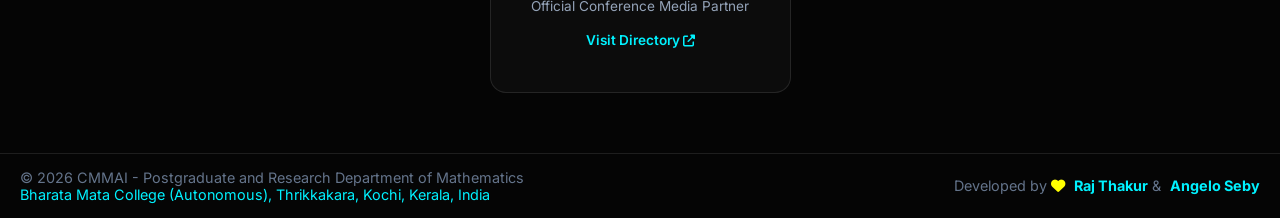
==== commit 730d3910: "Looks and bugs fixes" ====
--- a/index.html
+++ b/index.html
@@ -845,7 +845,7 @@
             .footer-content { flex-direction: column; text-align: center; gap: 12px; }
             .footer-content > div { text-align: center !important; }
             .hero {
-                padding-top: 70px; /* Header ke piche chupne se rokne ke liye */
+                padding-top: 100px; /* Header ke piche chupne se rokne ke liye */
             }
             .main-title {
                 font-size: 2rem; /* Mobile par font size thoda aur theek dikhne ke liye */
@@ -882,20 +882,22 @@
     padding: 30px 35px;
     text-align: center;
 
-    background: rgba(0, 242, 255, 0.035);
+    /* Fully Transparent */
+    background: transparent;
+
+    /* Cyan border */
     border: 1px solid rgba(0, 242, 255, 0.35);
     border-radius: 20px;
 
-    backdrop-filter: blur(15px);
-    -webkit-backdrop-filter: blur(15px);
-
-    box-shadow:
-        0 0 25px rgba(0, 242, 255, 0.08),
-        inset 0 0 25px rgba(112, 0, 255, 0.03);
+    /* No glass blur */
+    backdrop-filter: none;
+    -webkit-backdrop-filter: none;
+
+    /* No box background glow */
+    box-shadow: none;
 
     animation: liveAppear 0.8s ease forwards;
 }
-
 .conference-live.active {
     display: block;
 }
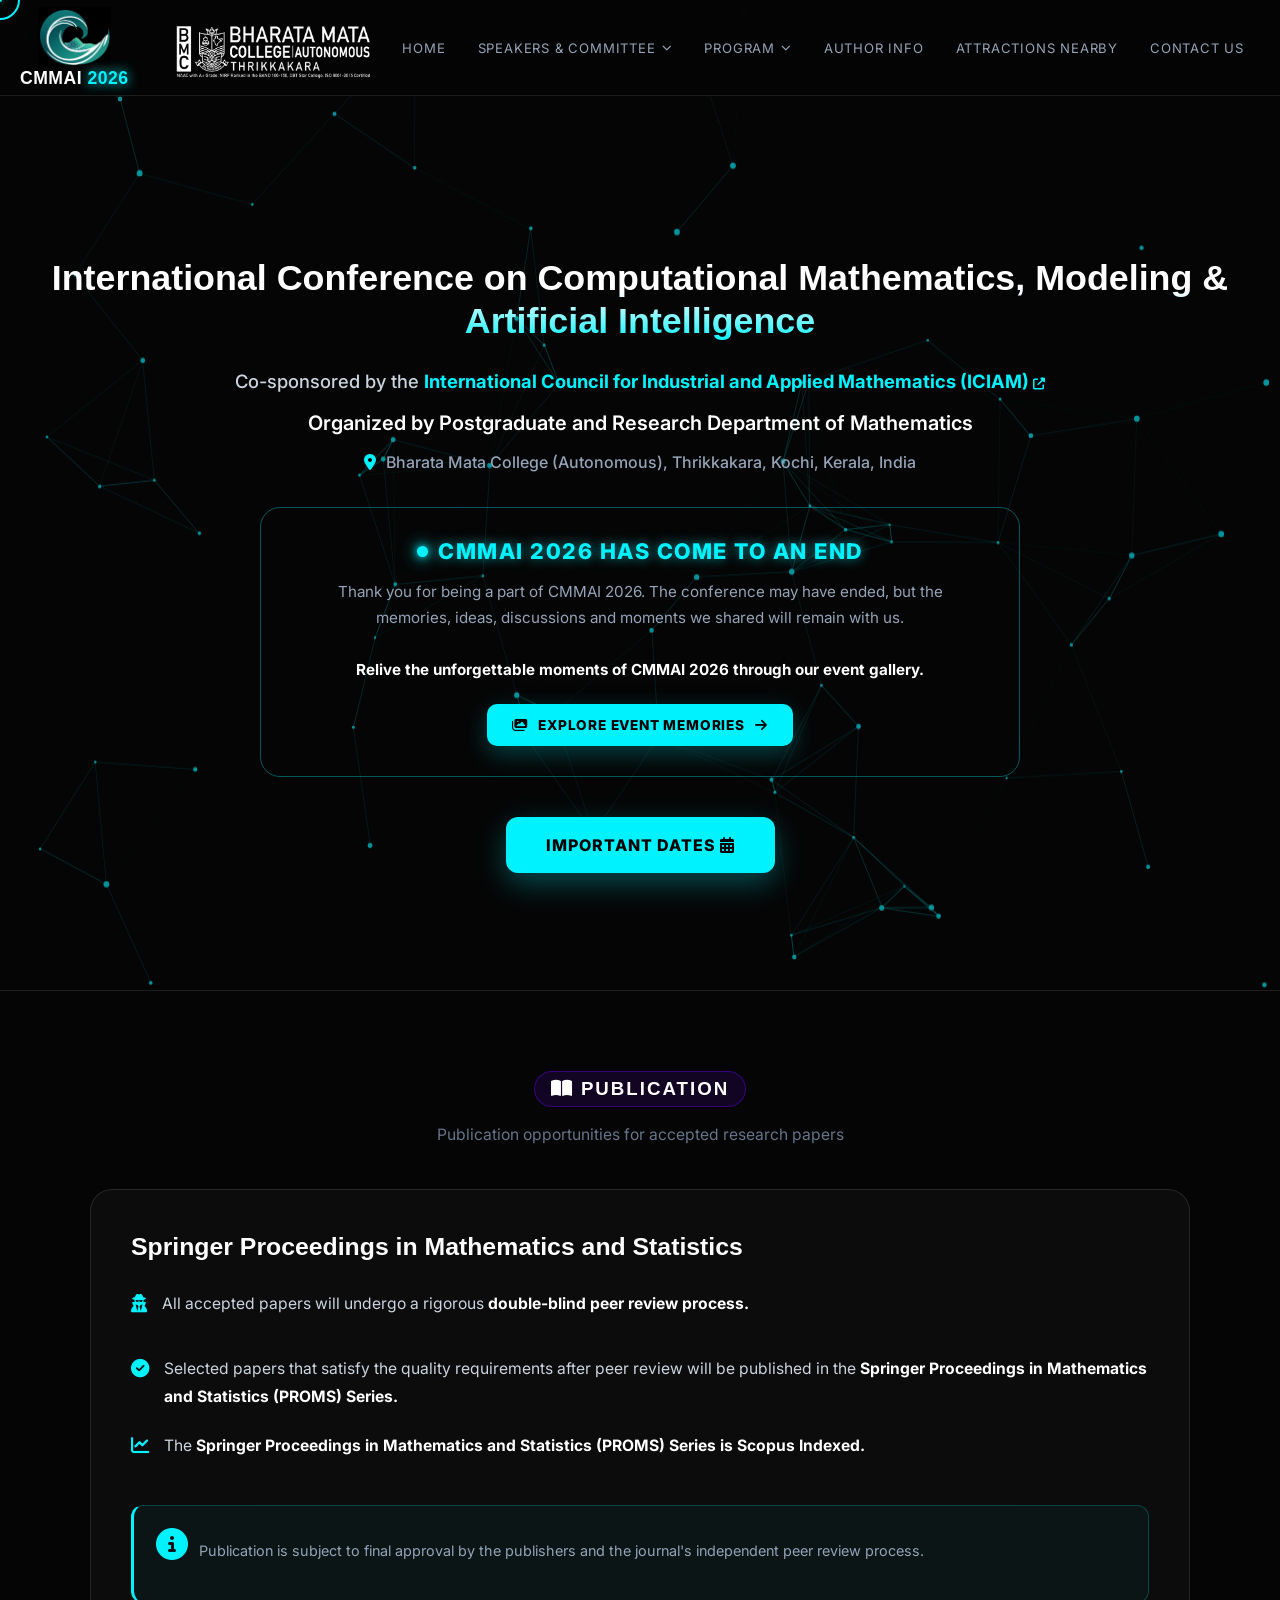
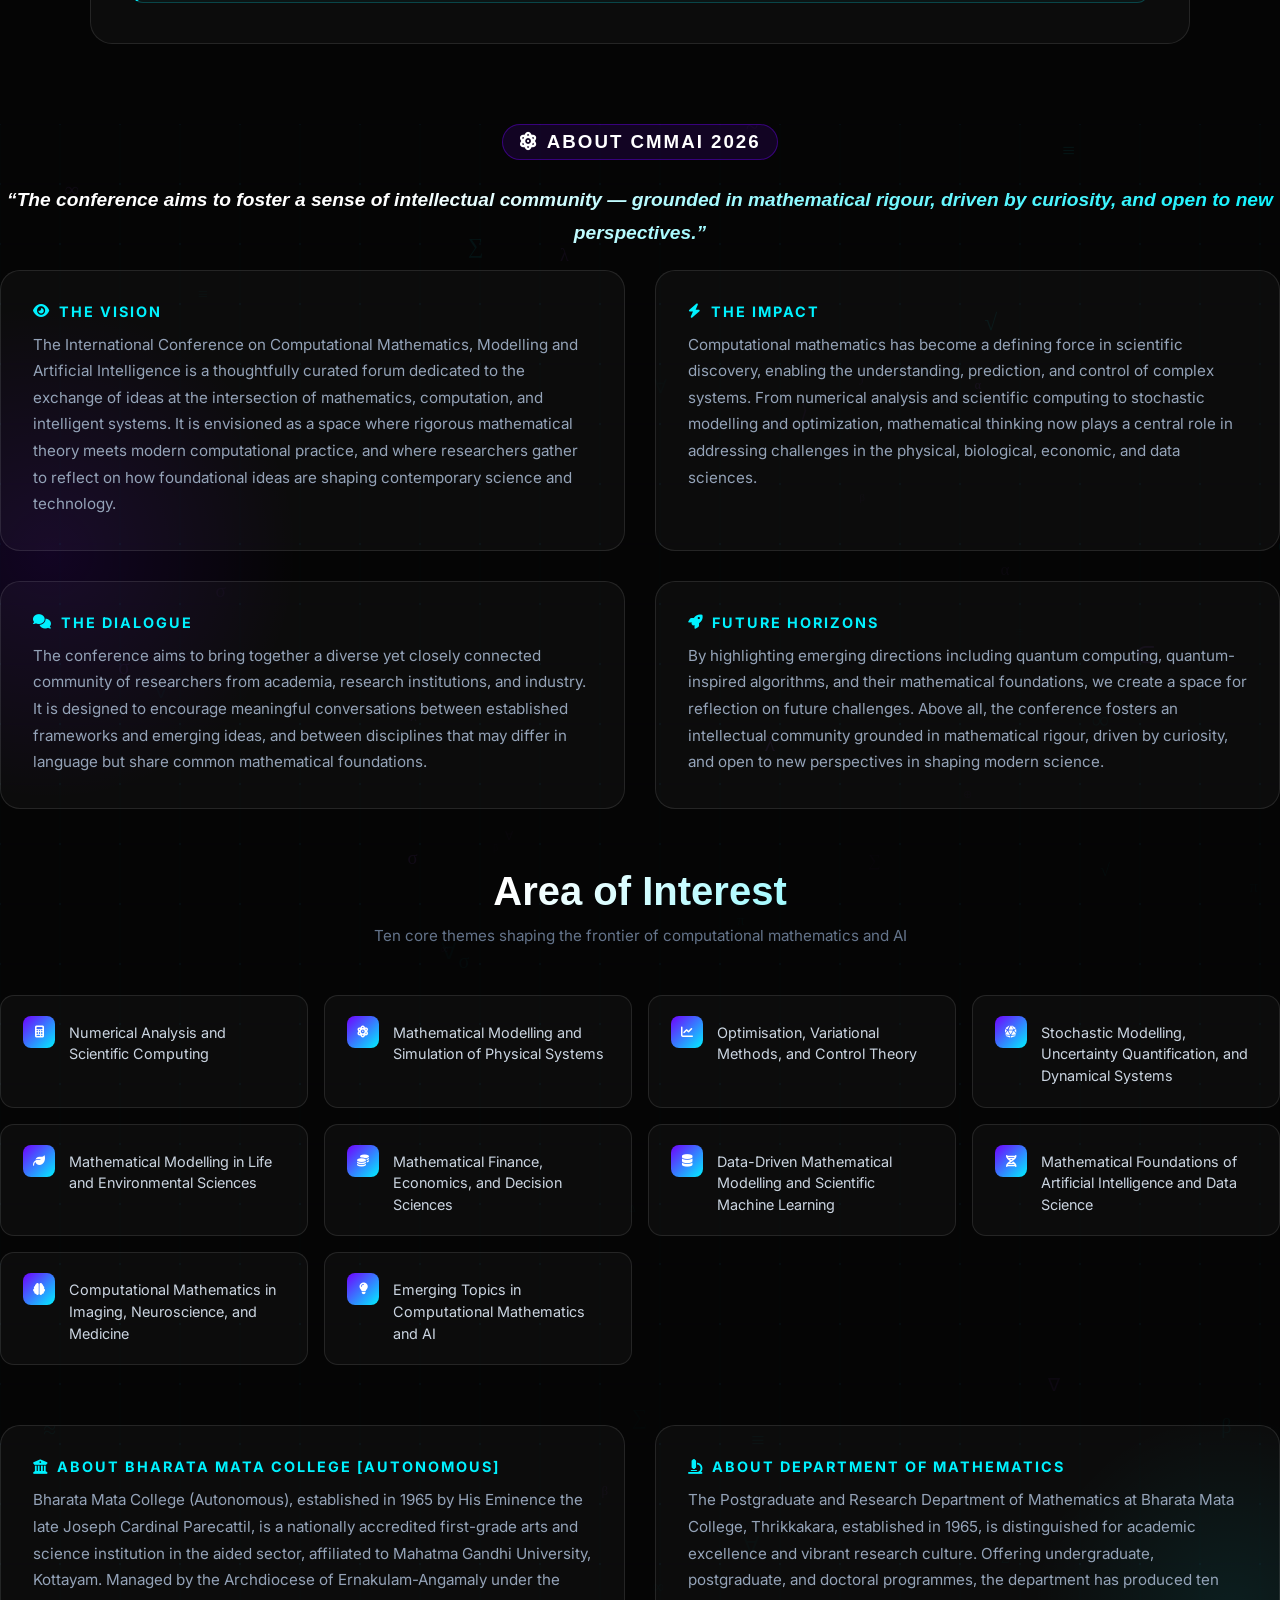
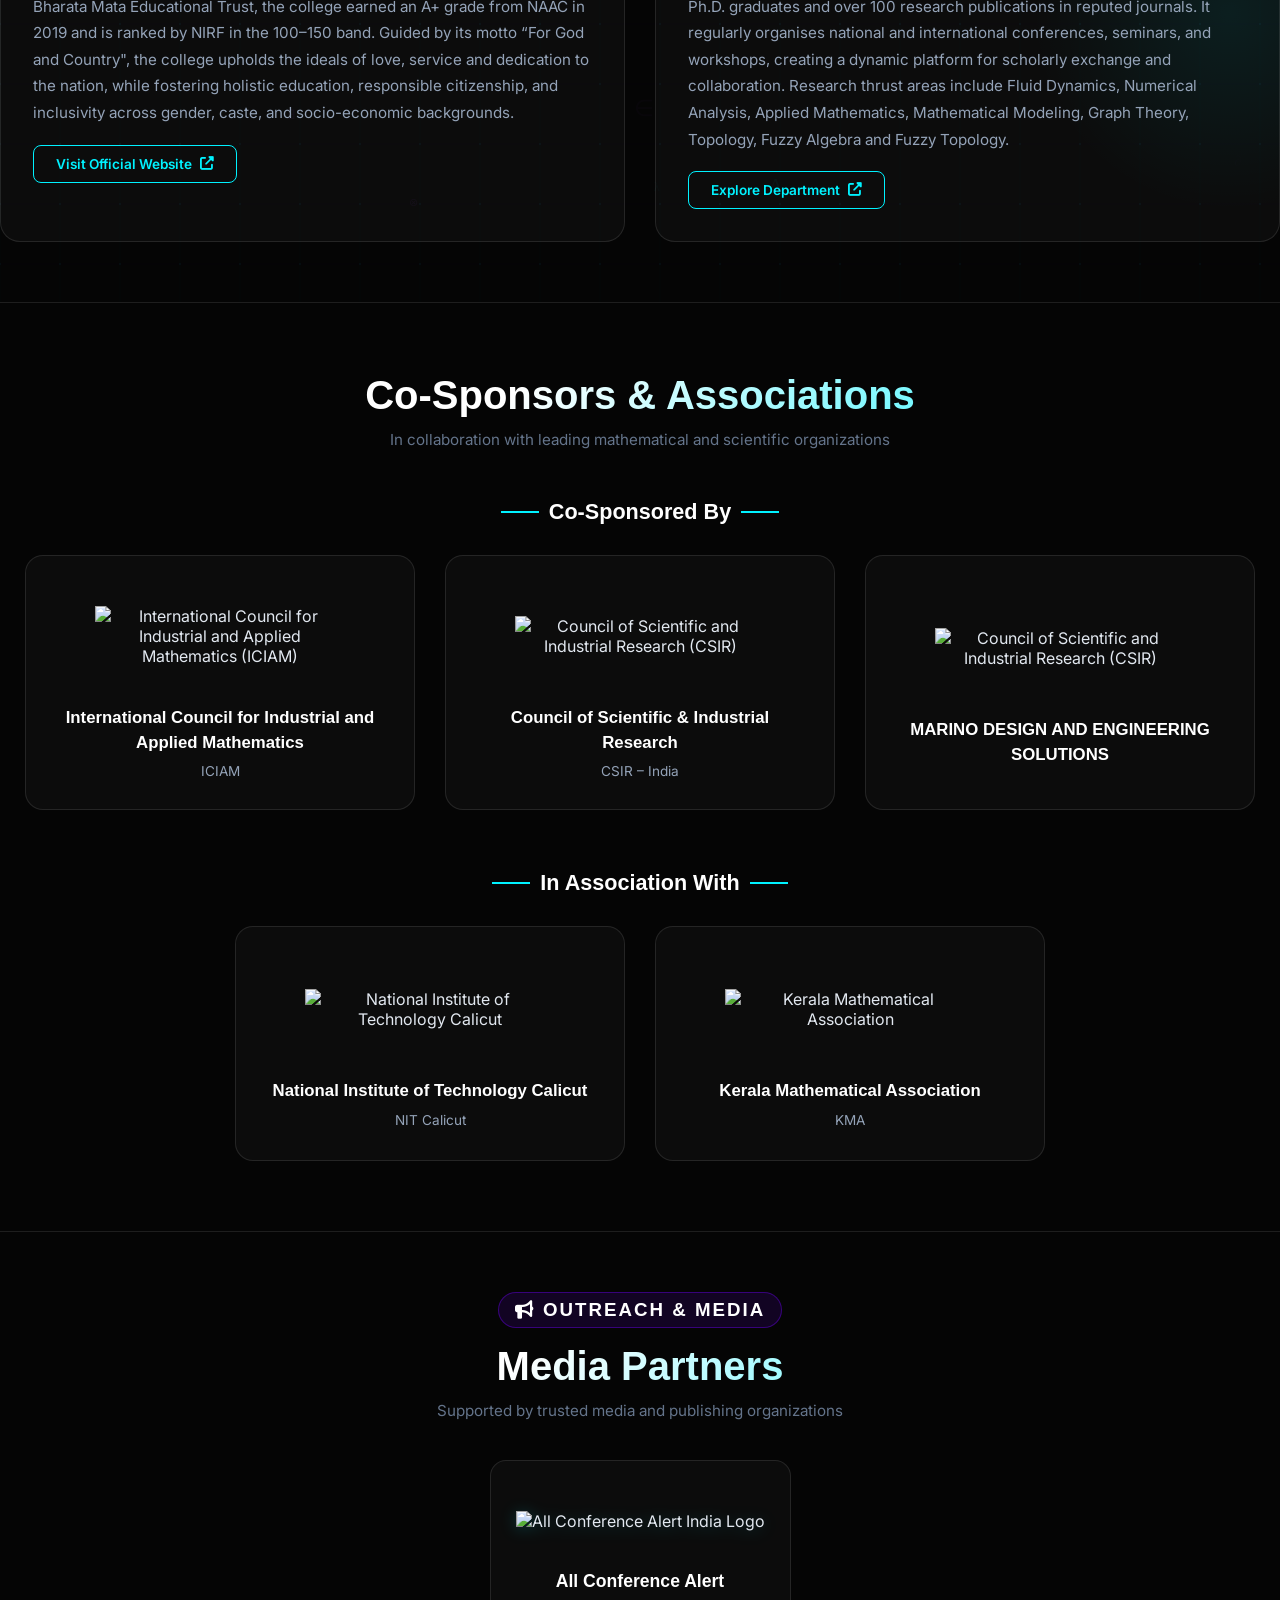
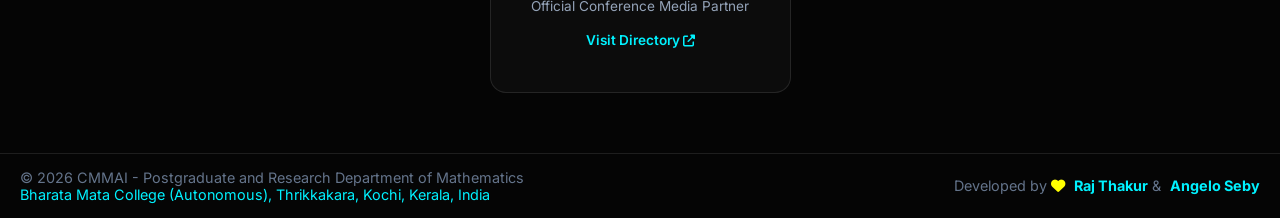
==== commit b0aacae0: "Event Galley page add" ====
--- a/index.html
+++ b/index.html
@@ -868,7 +868,7 @@
         
         @media (min-width: 1025px) {
             .hero {
-                padding-top: 1px; /* Ensures header doesn't overlap hero content */
+                padding-top: 140px; /* Ensures header doesn't overlap hero content */
             }
         }
         /* =============================================
@@ -1128,21 +1128,30 @@
                 <div class="timer-item"><span class="t-num" id="s">00</span><span class="t-lab">Secs</span></div>
             </div>
             <!-- LIVE CONFERENCE STATUS -->
+<!-- CONFERENCE ENDED / MEMORIES STATUS -->
 <div id="conference-live" class="conference-live">
+
     <div class="live-pulse">
         <span></span>
-        CONFERENCE IS NOW LIVE
+        CMMAI 2026 HAS COME TO AN END
     </div>
 
     <p>
-        CMMAI 2026 is now underway. Explore the complete
-        conference programme and session schedule.
+        Thank you for being a part of CMMAI 2026.
+        The conference may have ended, but the memories, ideas,
+        discussions and moments we shared will remain with us.
+        <br><br>
+        <strong style="color:#ffffff;">
+            Relive the unforgettable moments of CMMAI 2026 through our event gallery.
+        </strong>
     </p>
 
-    <a href="schedule.html" class="live-schedule-btn">
-        View Conference Schedule
+    <a href="gallery.html" class="live-schedule-btn">
+        <i class="fas fa-images"></i>
+        Explore Event Memories
         <i class="fas fa-arrow-right"></i>
     </a>
+
 </div>
             <div class="cta-group">
                 <a href="dates.html" class="btn-primary">Important Dates <i class="fas fa-calendar-days"></i></a>
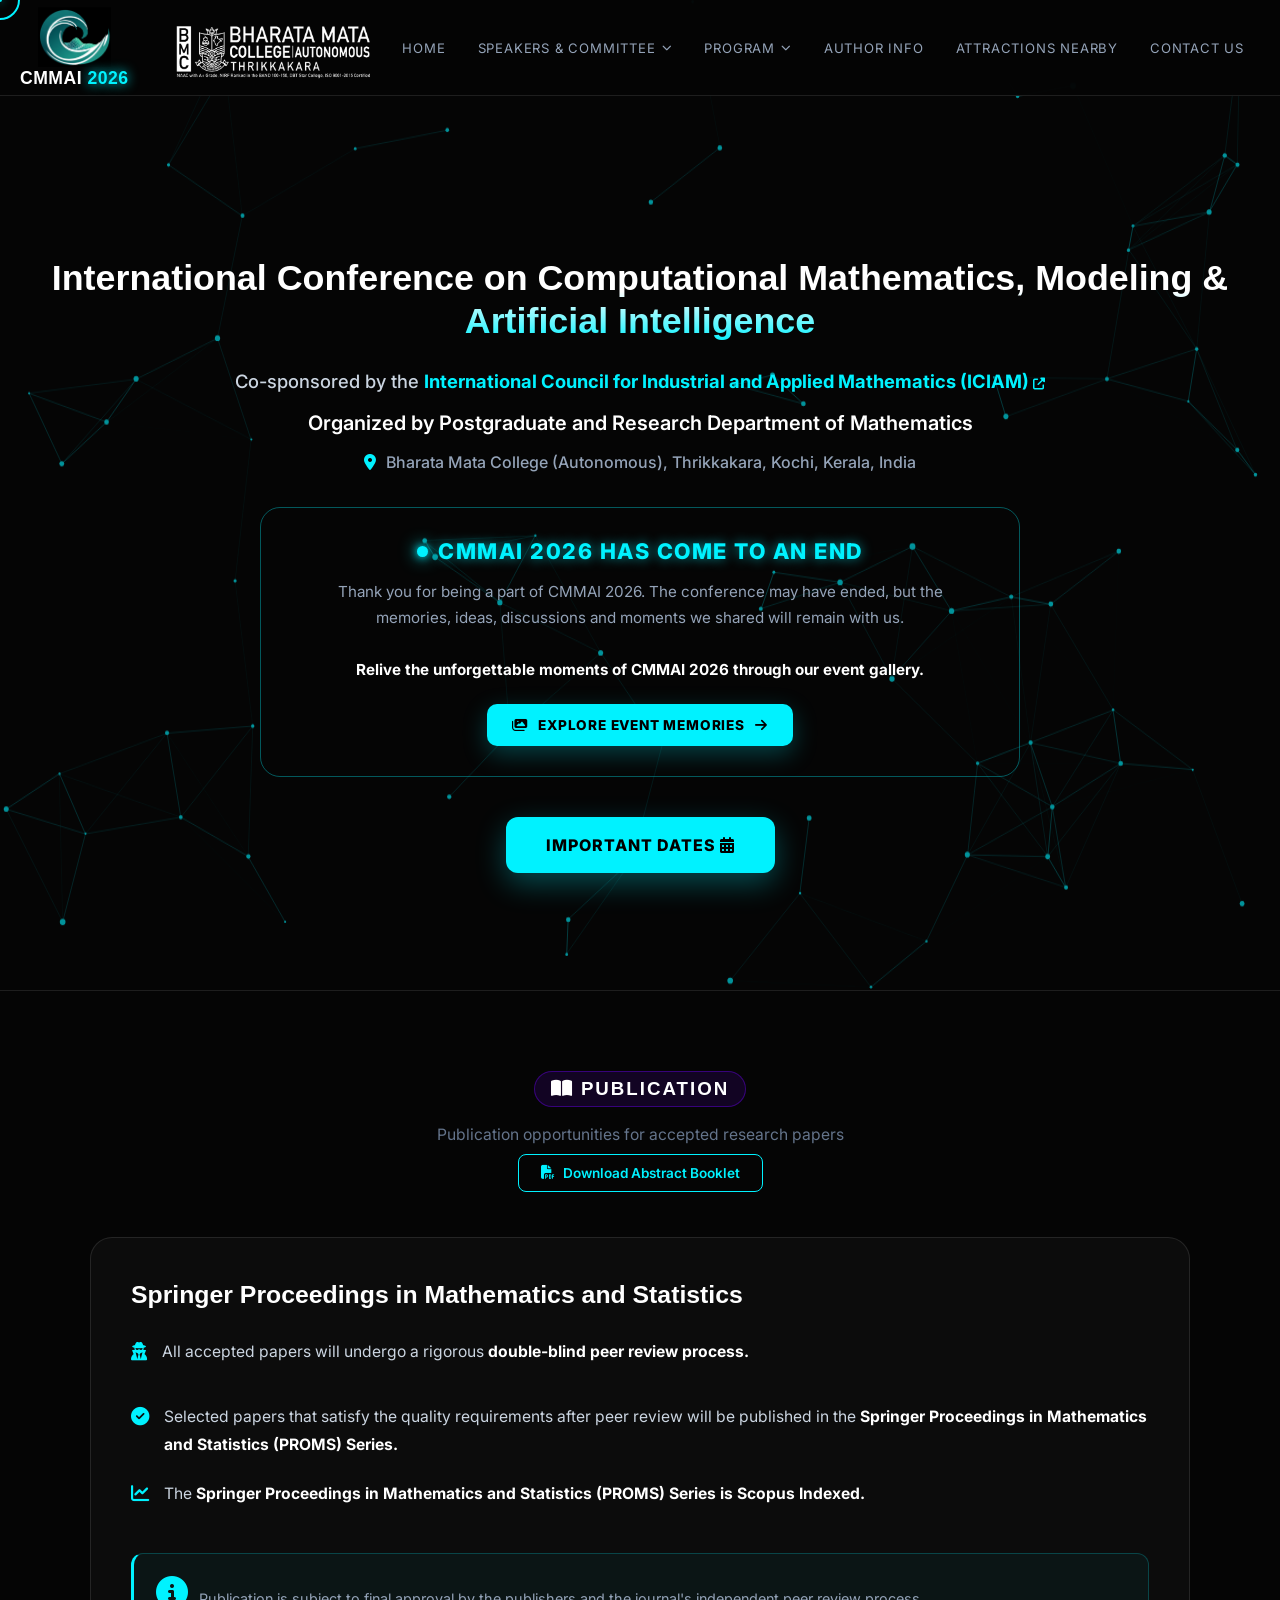
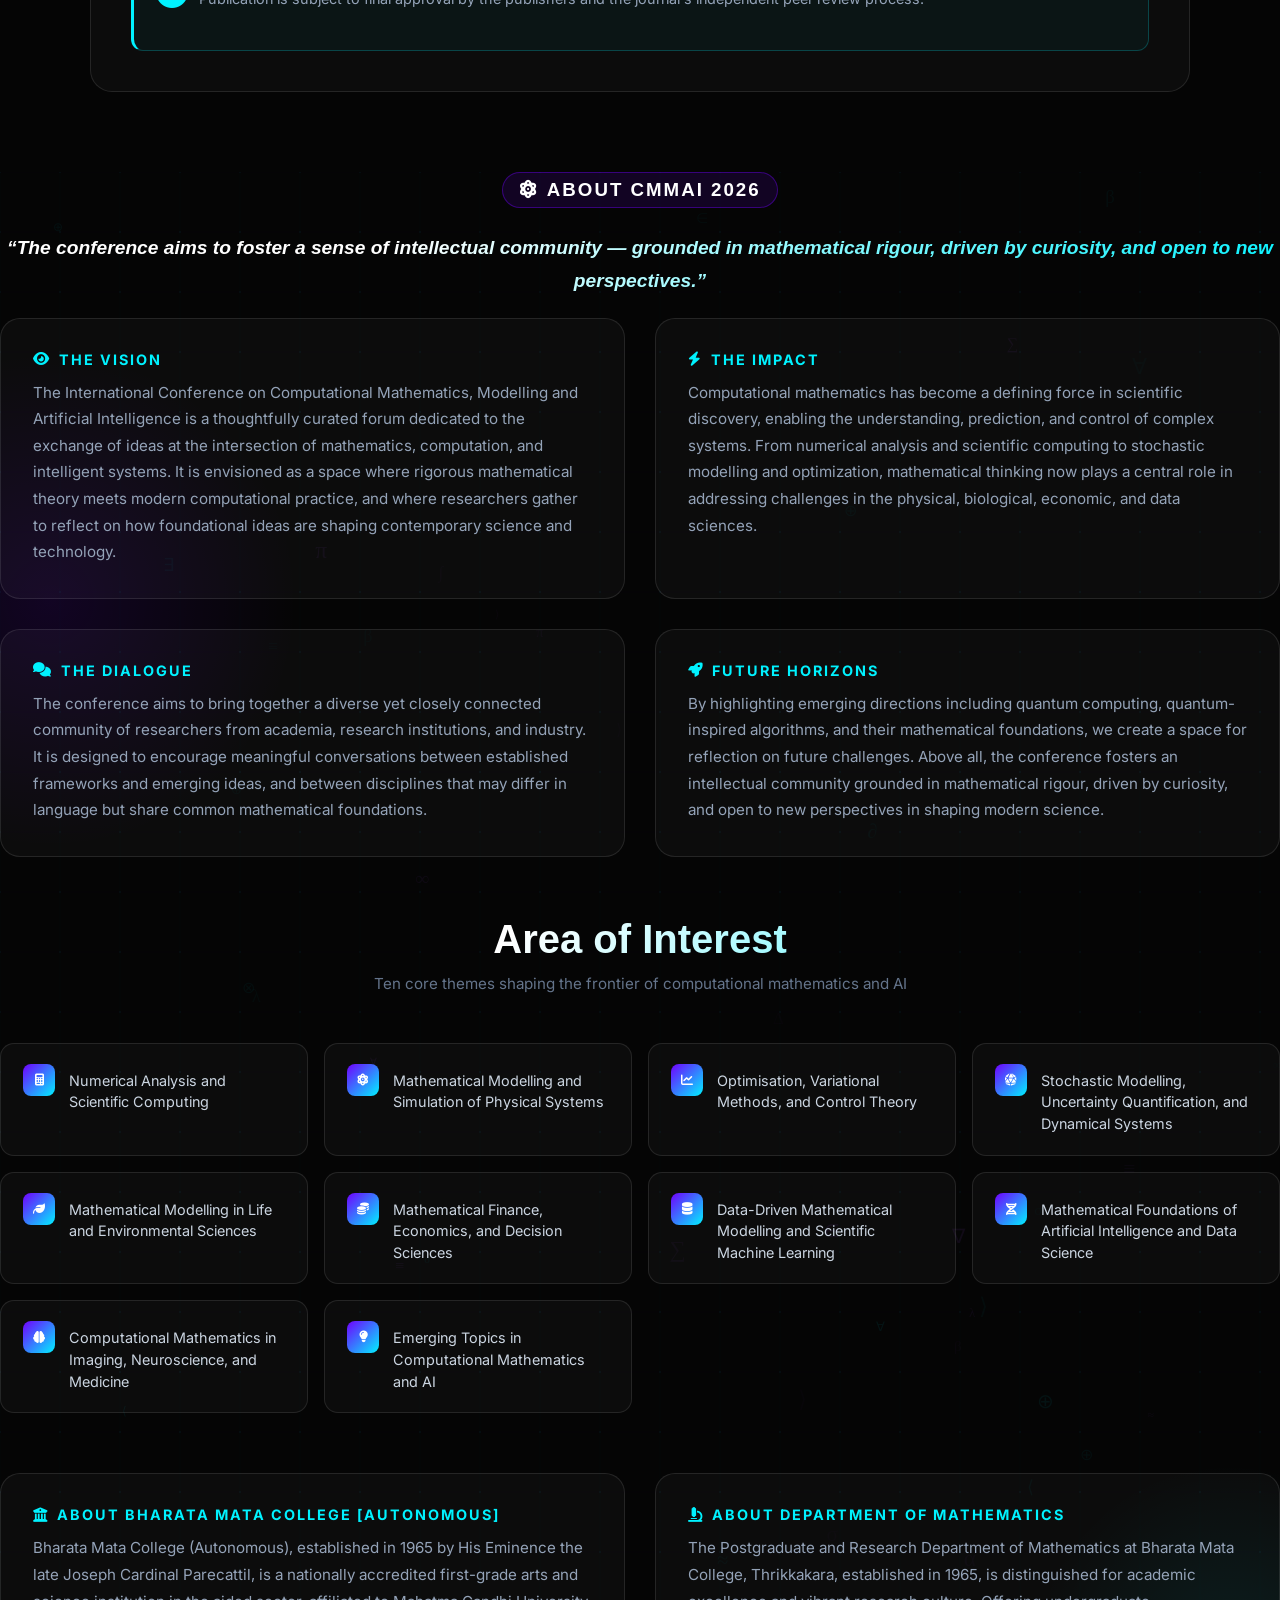
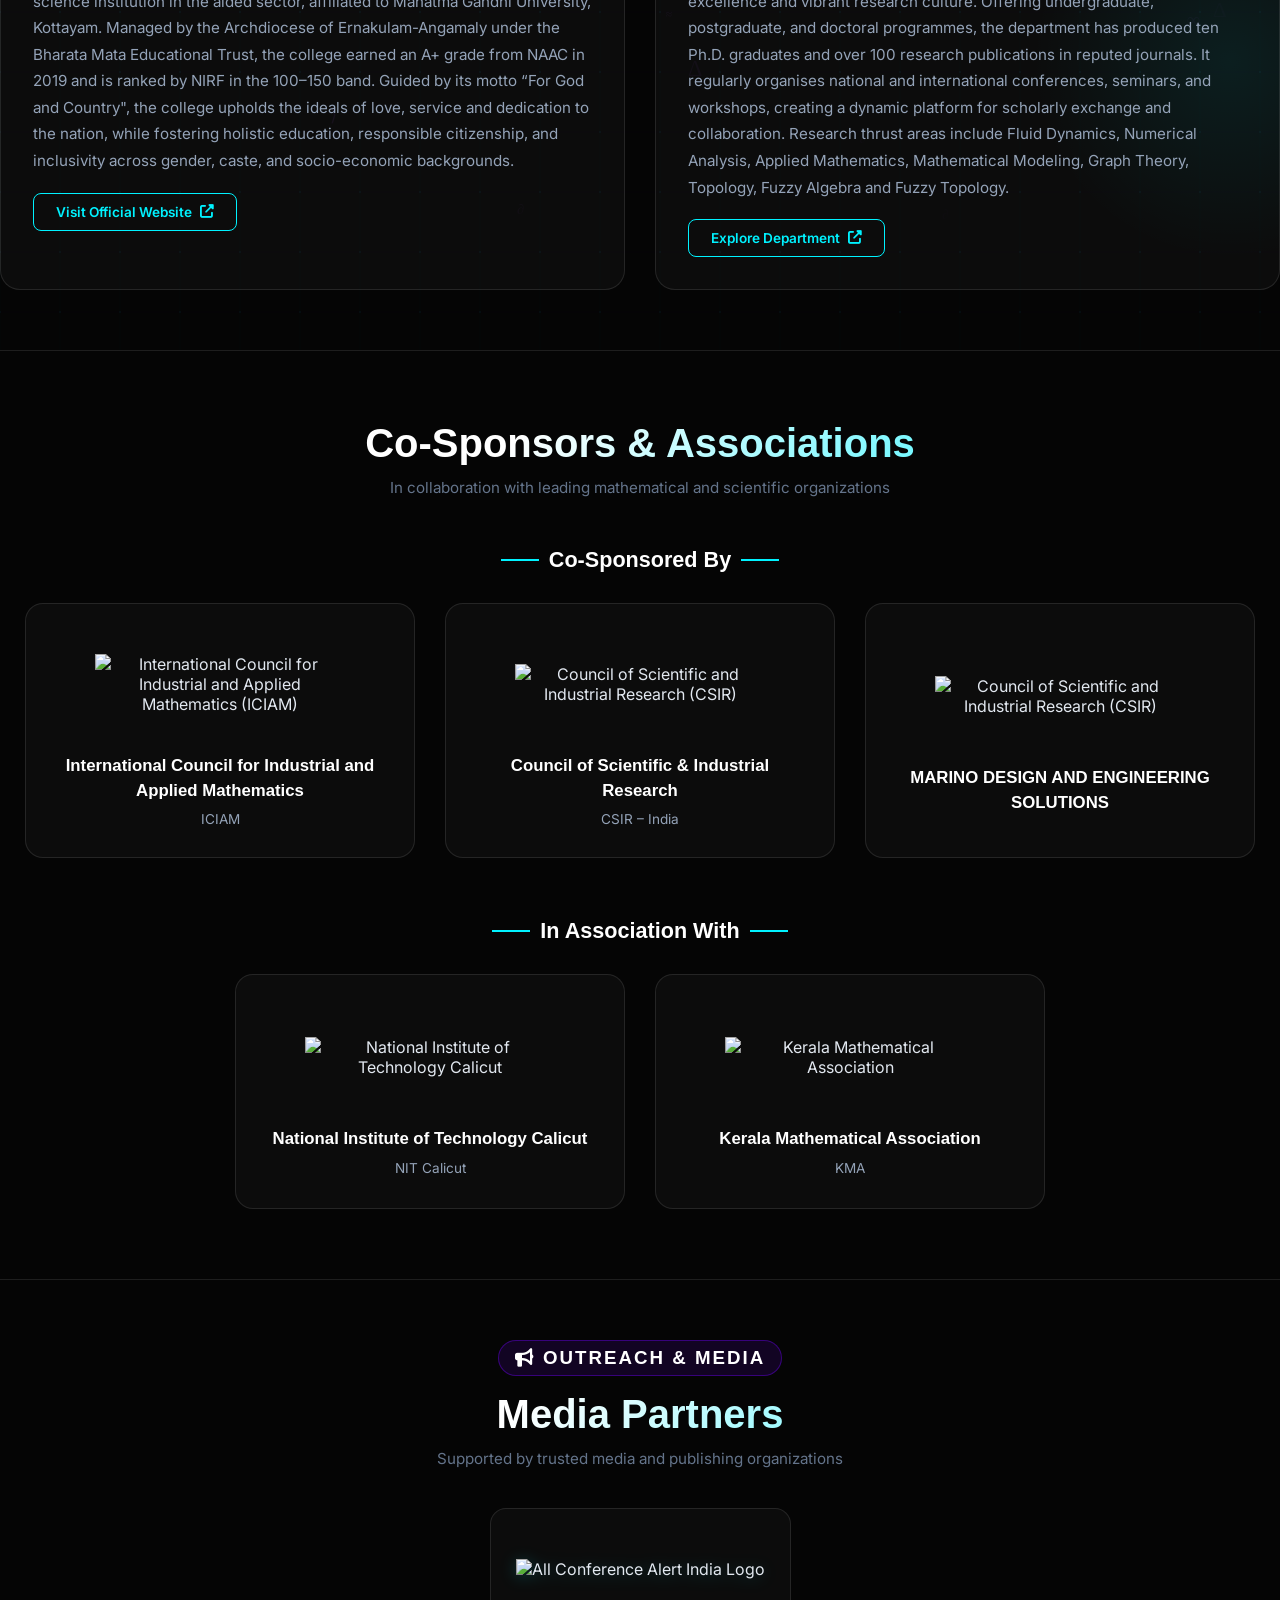
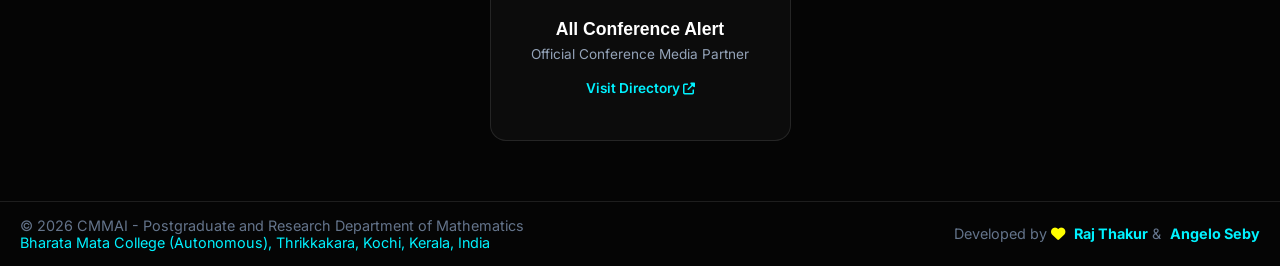
==== commit 185359f6: "Abstract Booklet" ====
--- a/index.html
+++ b/index.html
@@ -1196,7 +1196,16 @@
             font-size: 0.98rem;
             margin-bottom: 45px;
         ">
-            Publication opportunities for accepted research papers
+            Publication opportunities for accepted research papers<br>
+            <a href="https://cmmai2026.bharatamatacollege.in/assets/images/pdf/CMMAI_2026_Abstract_Booklet_final.pdf"
+   target="_blank"
+   rel="noopener noreferrer"
+   class="btn-card"
+   style="margin-top: 10px;">
+    <i class="fas fa-file-pdf"></i>
+    Download Abstract Booklet
+</a>
+
         </p>
 
 
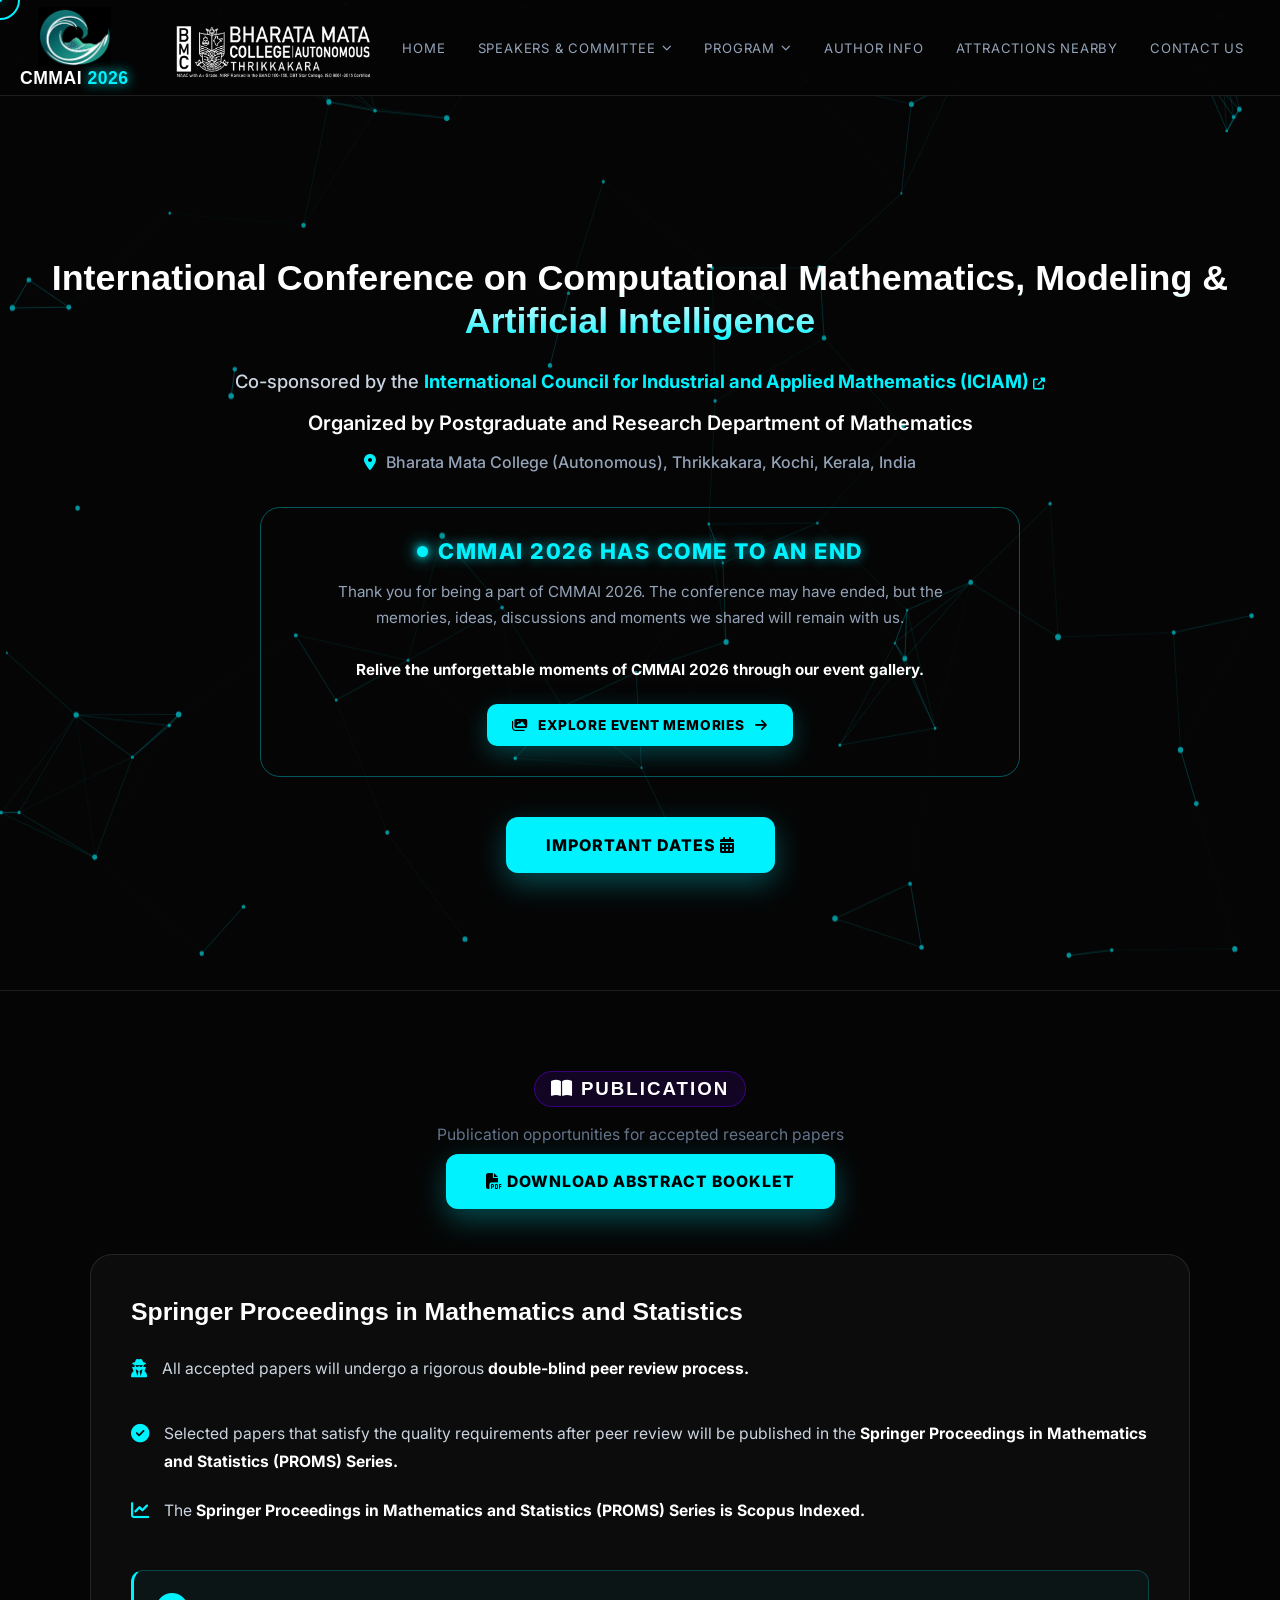
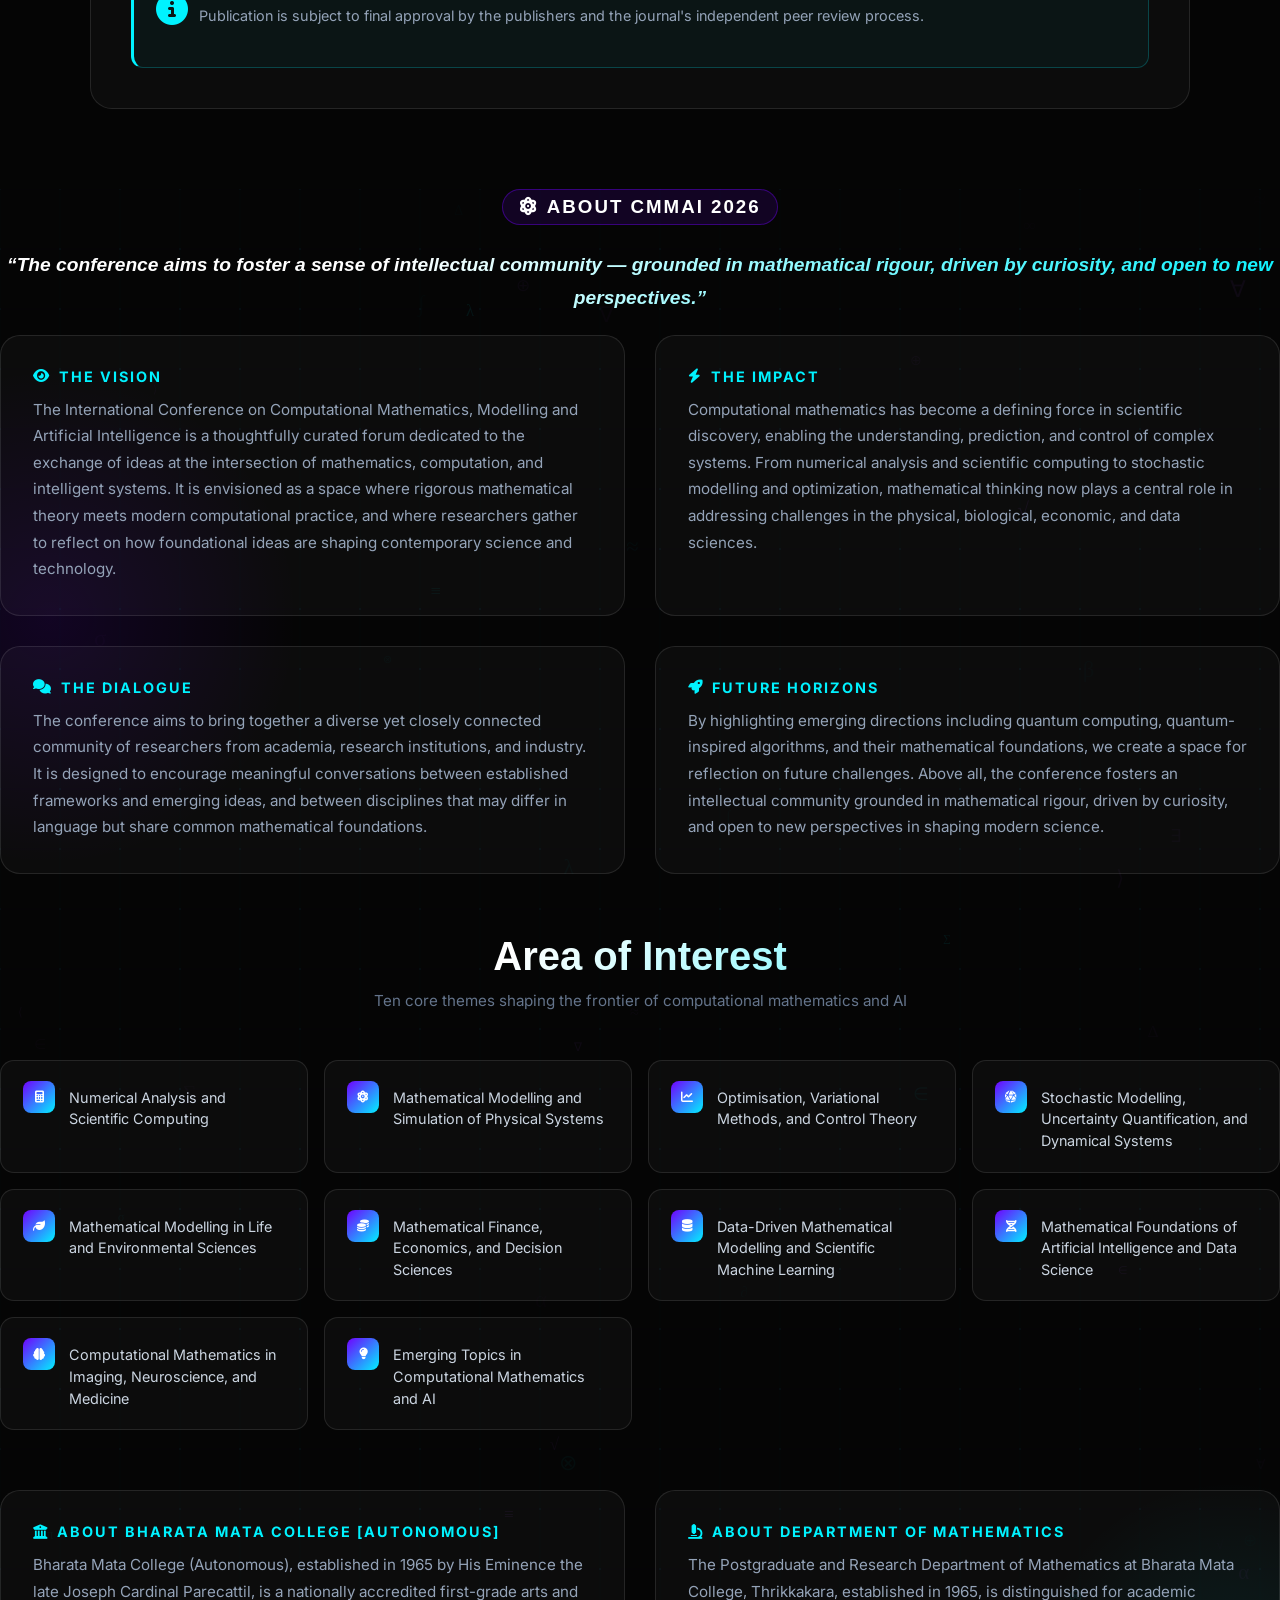
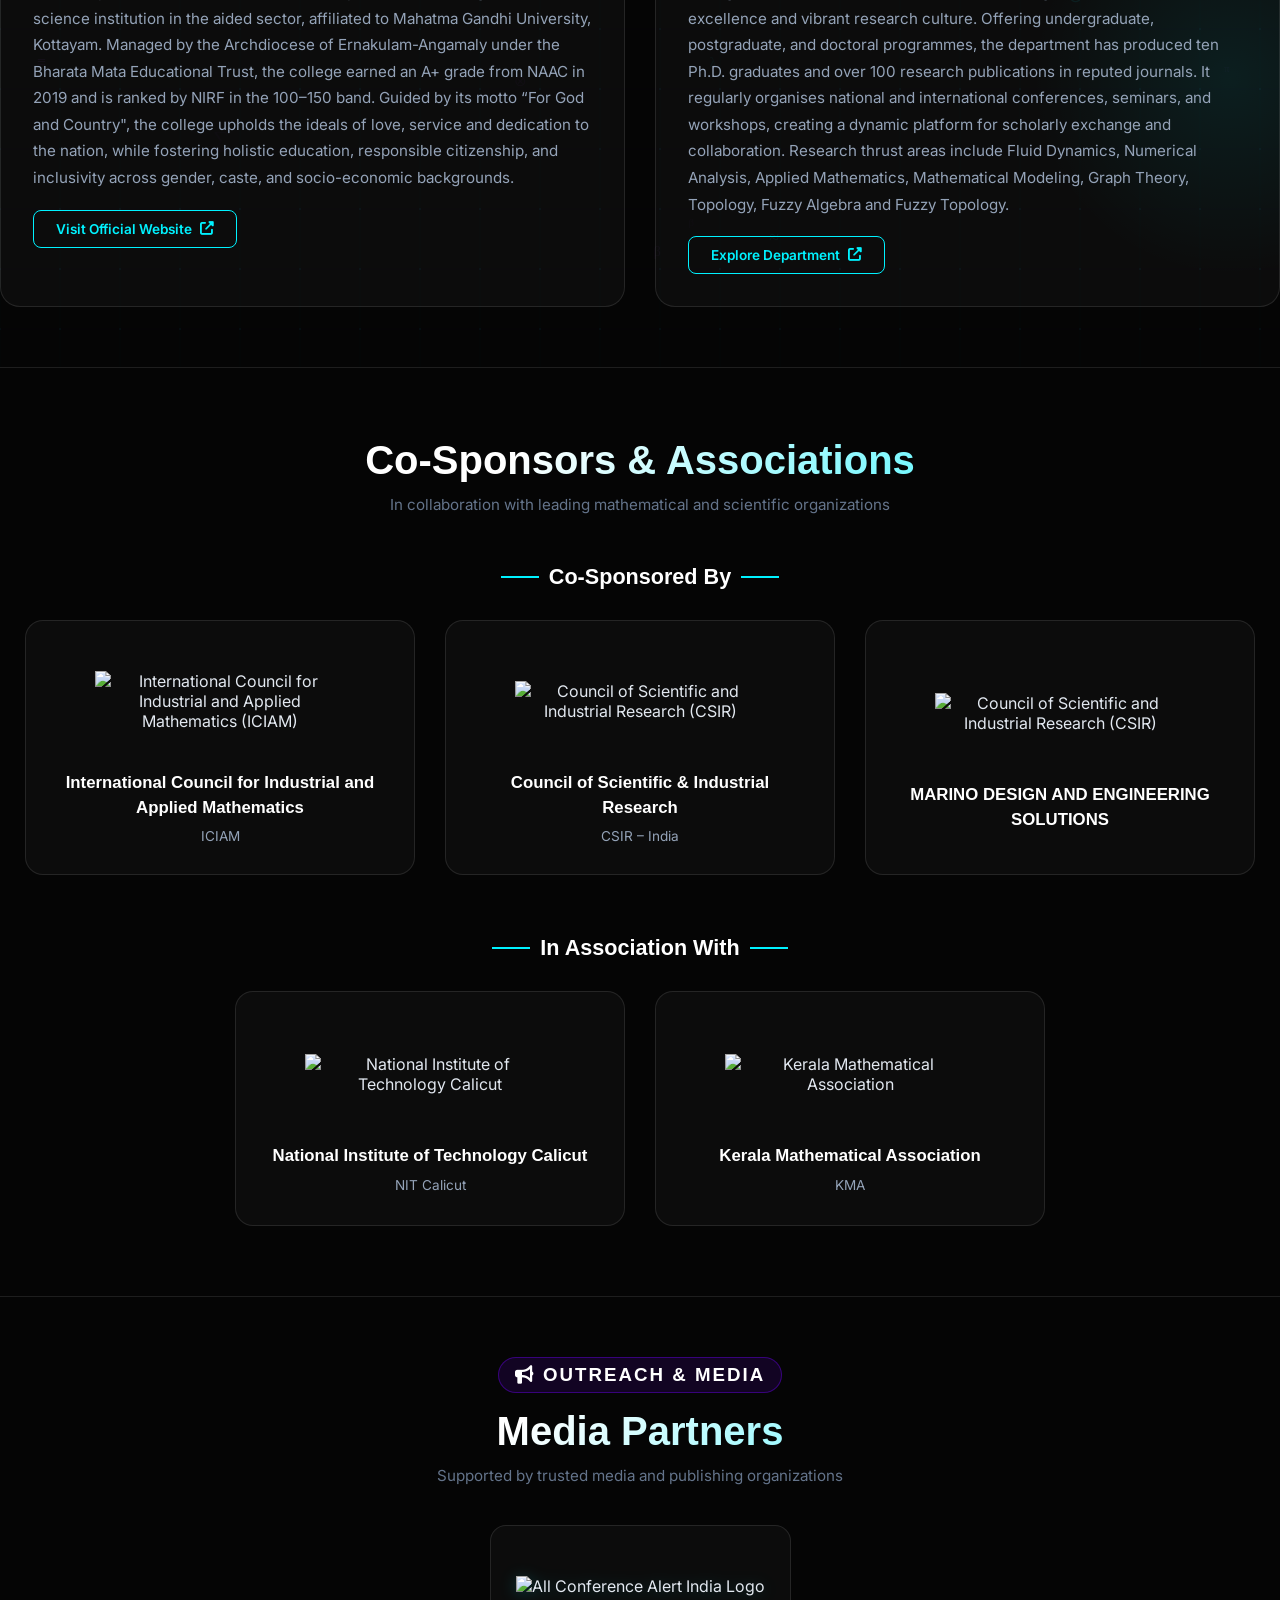
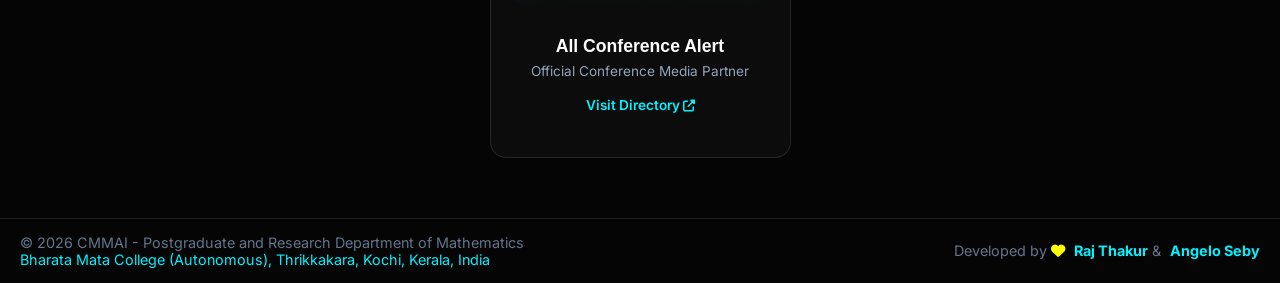
==== commit 3331d82d: "Download Abstract" ====
--- a/index.html
+++ b/index.html
@@ -1197,10 +1197,9 @@
             margin-bottom: 45px;
         ">
             Publication opportunities for accepted research papers<br>
-            <a href="https://cmmai2026.bharatamatacollege.in/assets/images/pdf/CMMAI_2026_Abstract_Booklet_final.pdf"
-   target="_blank"
-   rel="noopener noreferrer"
-   class="btn-card"
+           <a href="https://cmmai2026.bharatamatacollege.in/assets/images/pdf/CMMAI_2026_Abstract_Booklet_final.pdf"
+   download="CMMAI_2026_Book_of_Abstracts.pdf"
+   class="btn-primary"
    style="margin-top: 10px;">
     <i class="fas fa-file-pdf"></i>
     Download Abstract Booklet
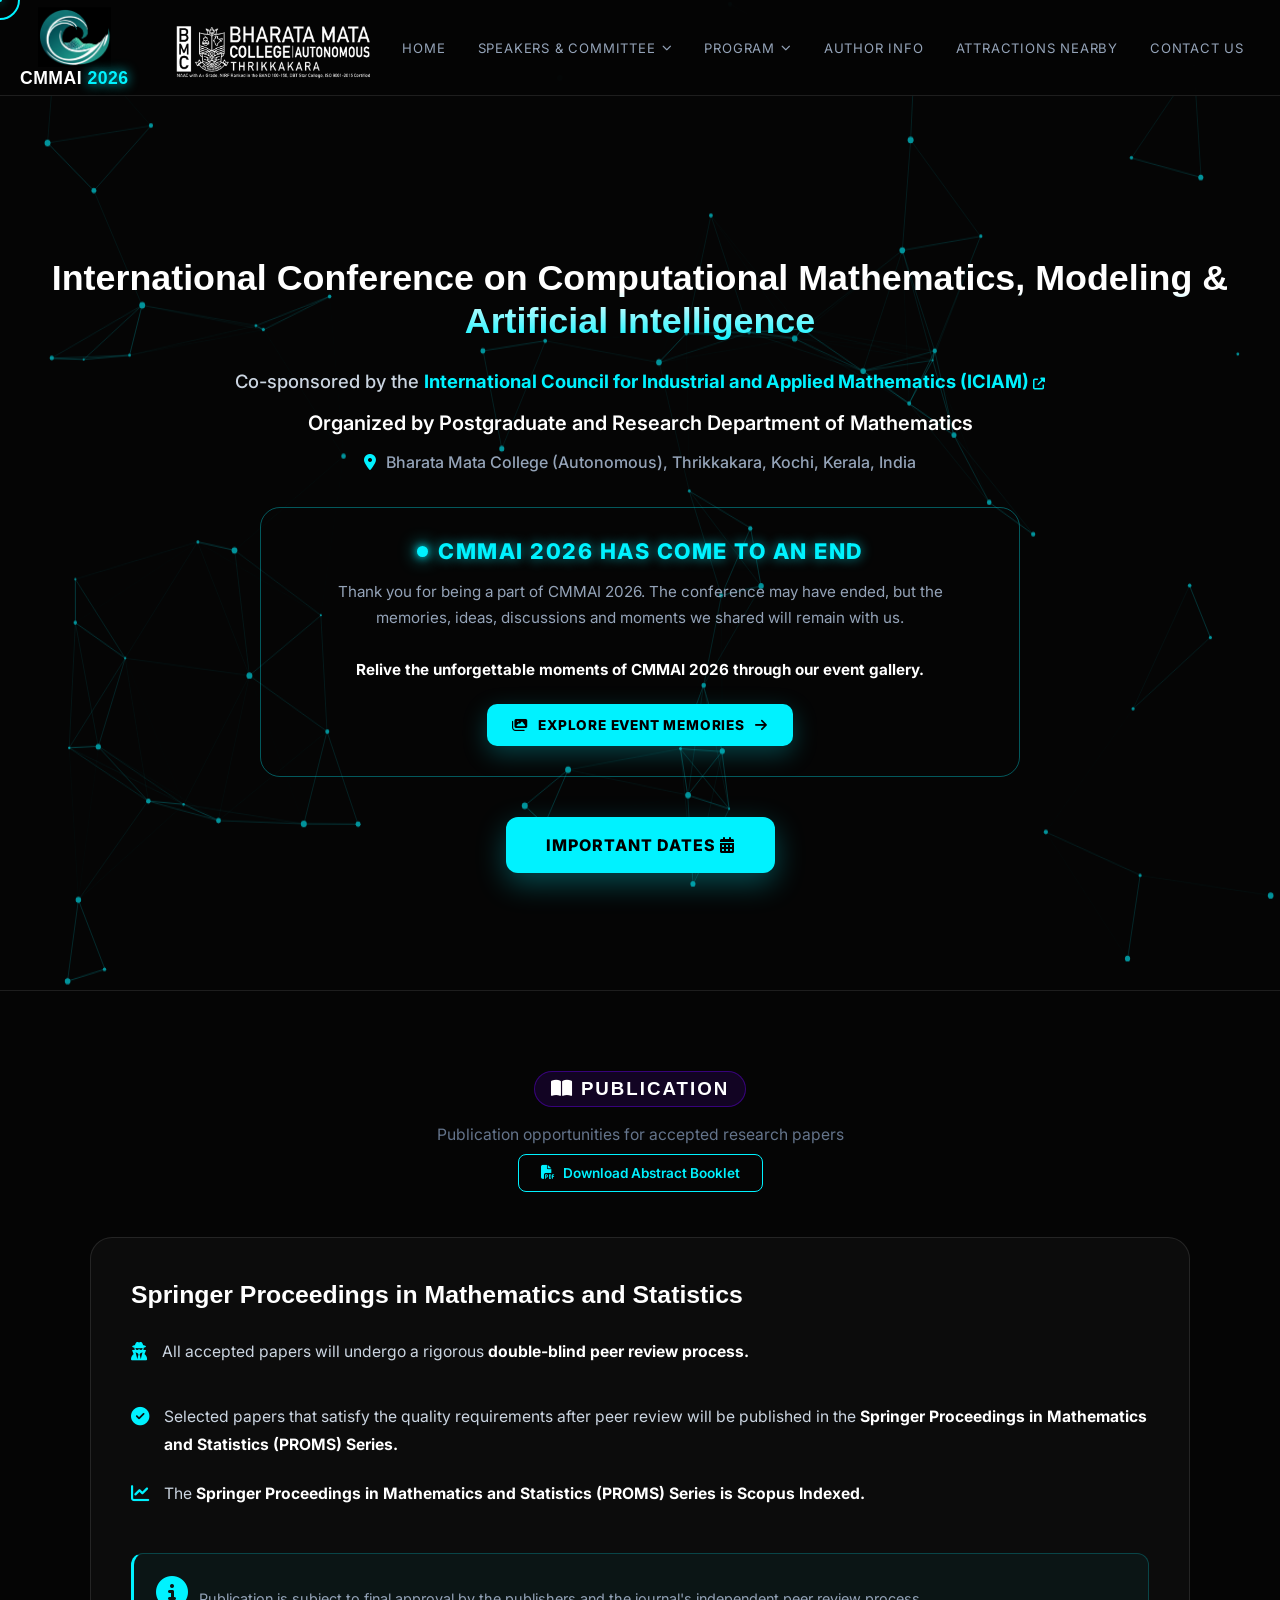
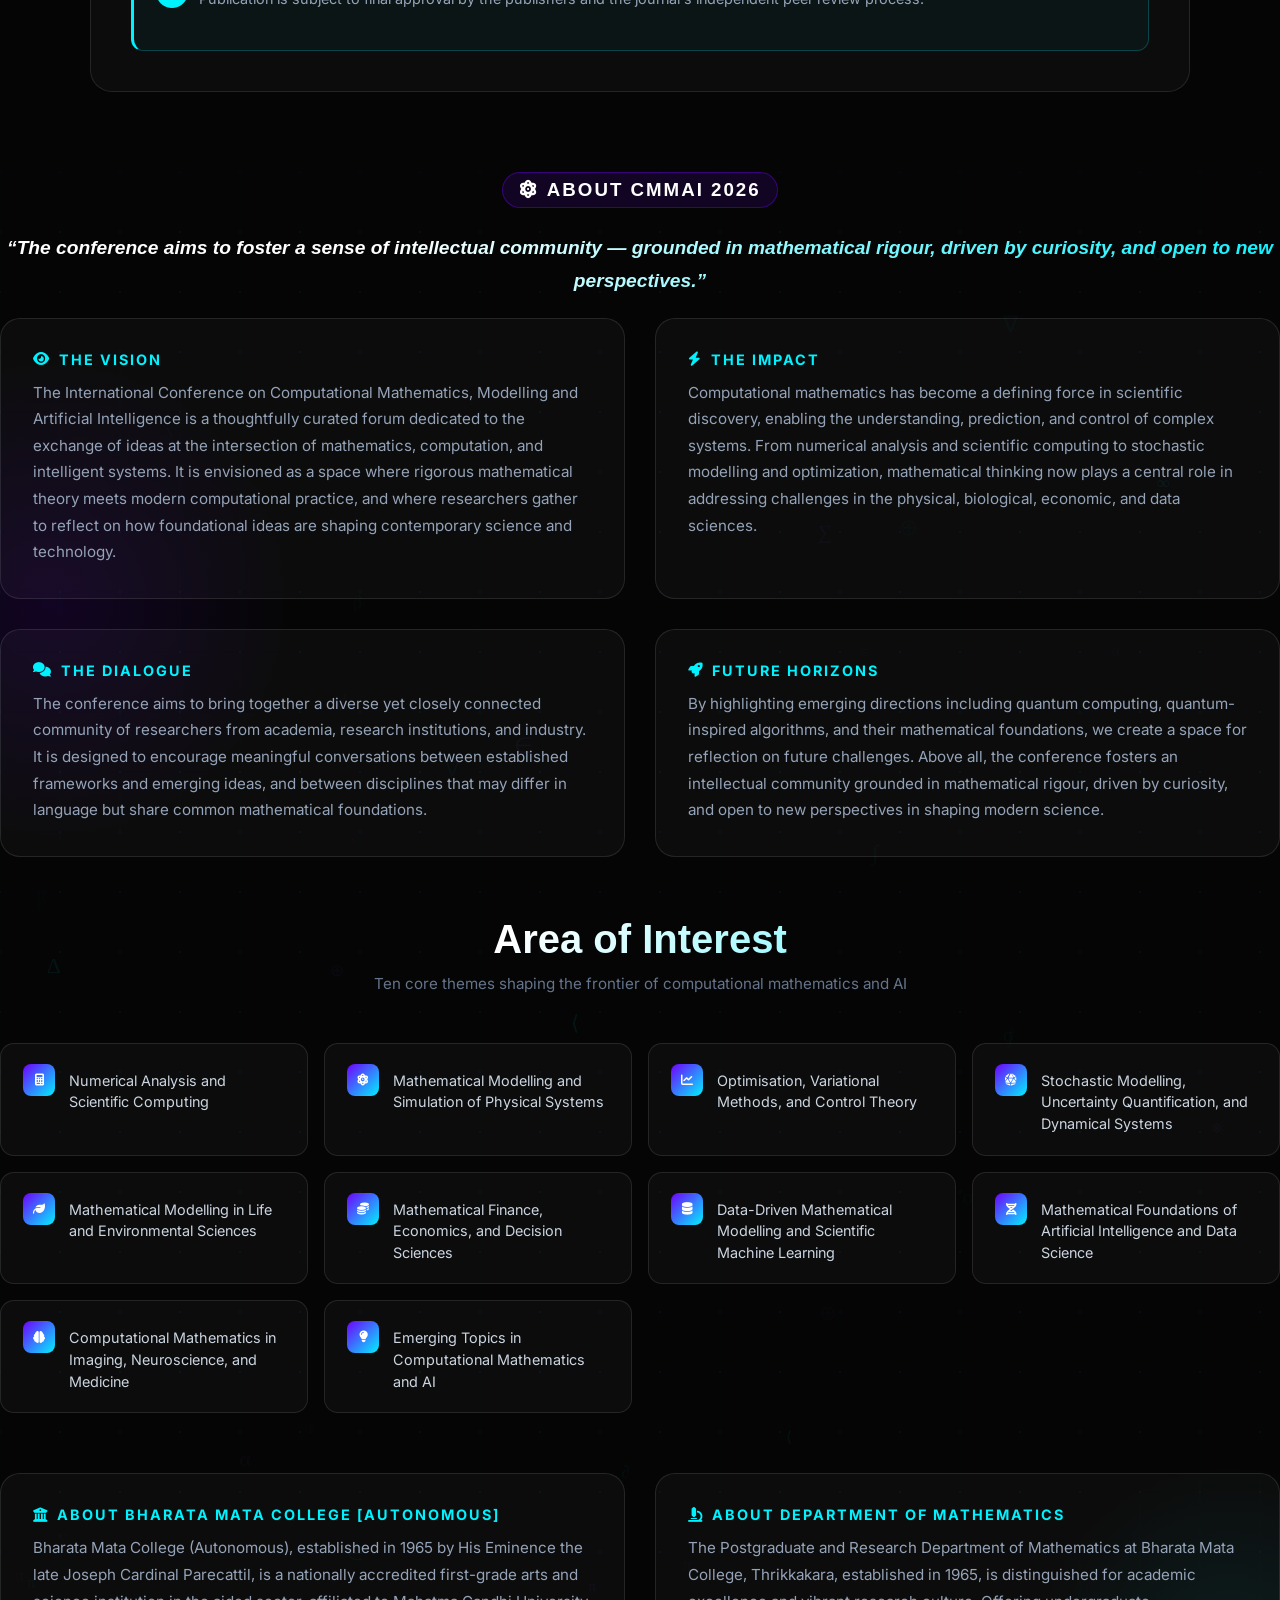
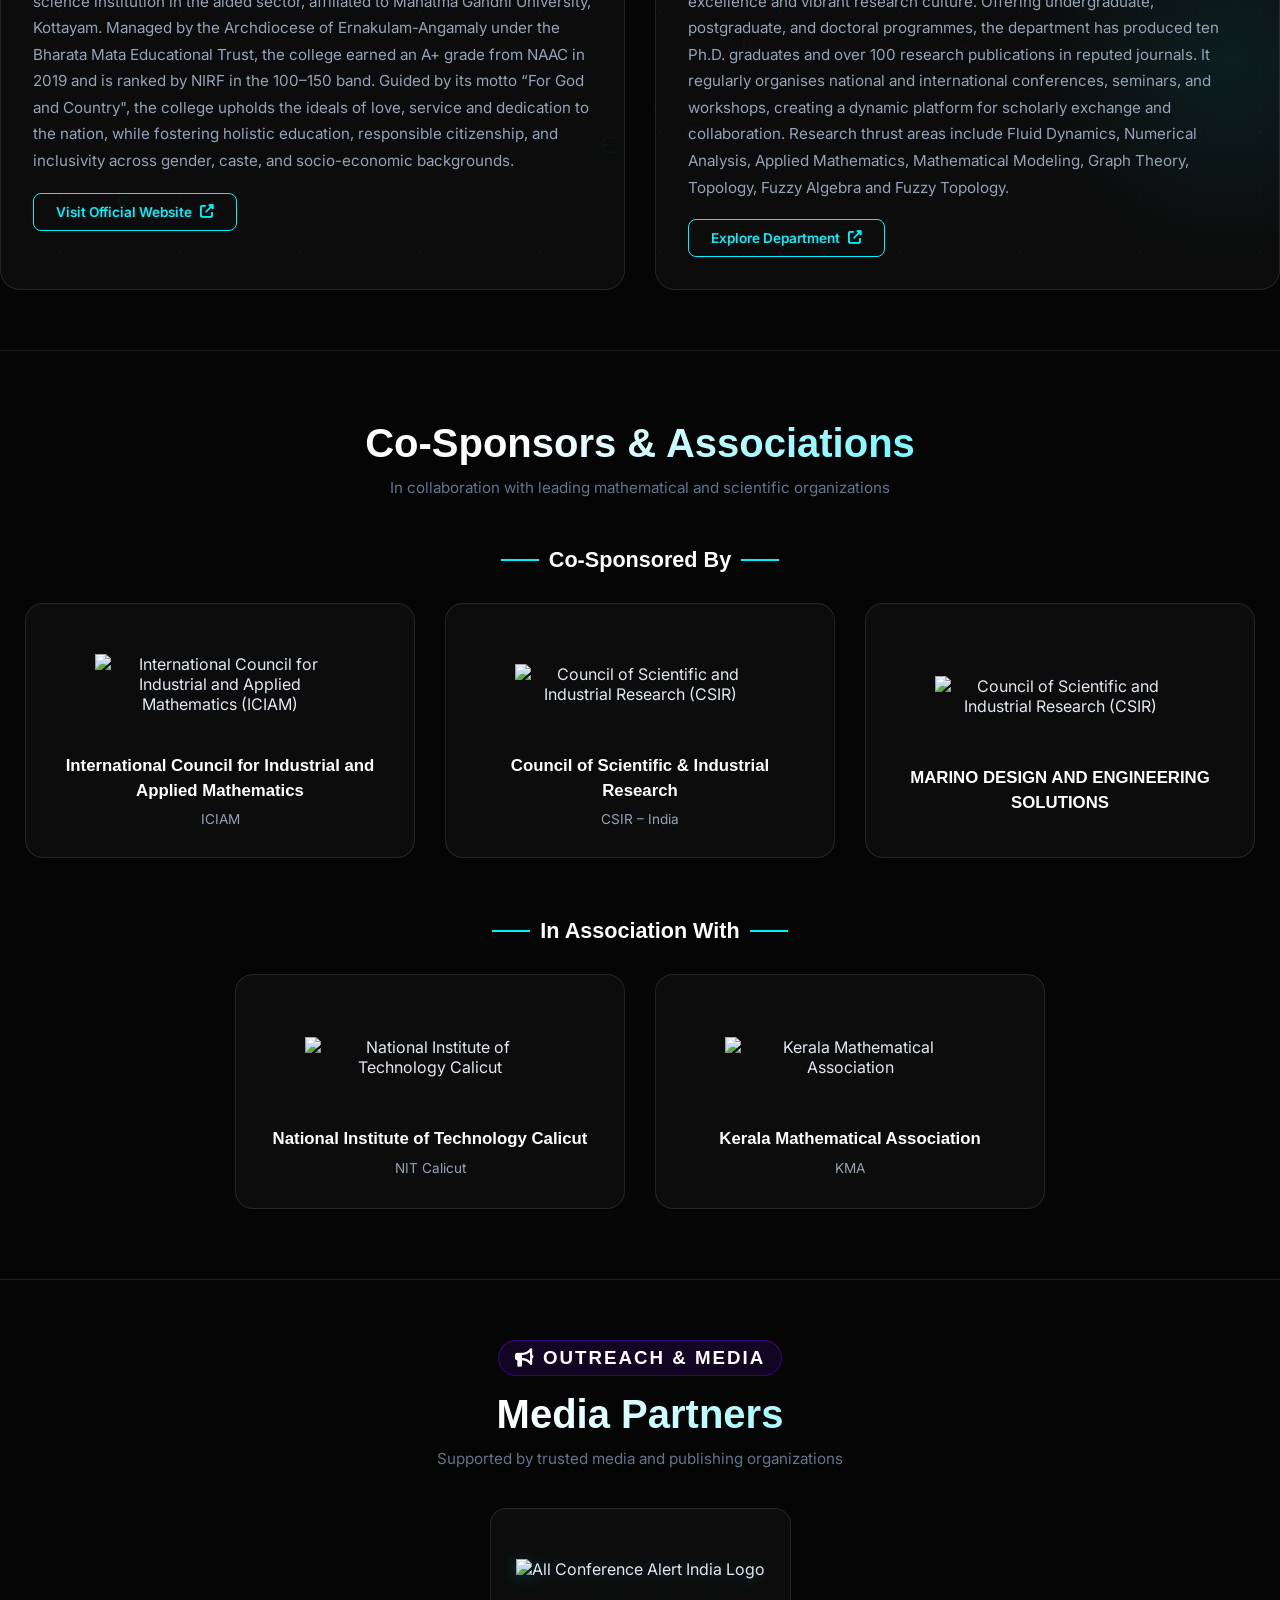
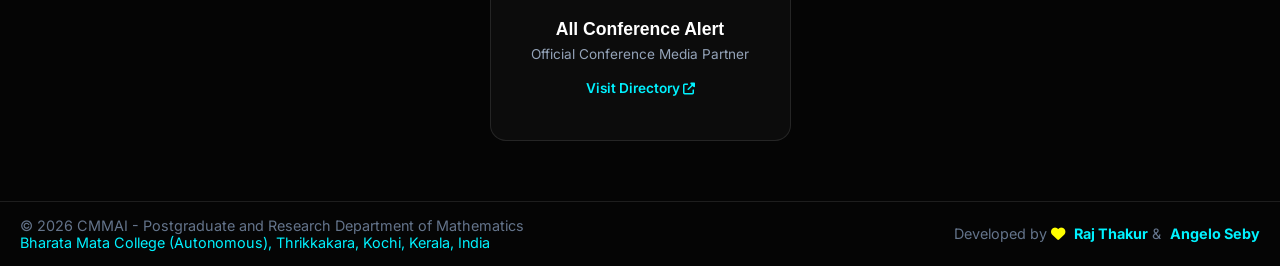
==== commit 15657942: "Update index.html" ====
--- a/index.html
+++ b/index.html
@@ -1199,7 +1199,7 @@
             Publication opportunities for accepted research papers<br>
            <a href="https://cmmai2026.bharatamatacollege.in/assets/images/pdf/CMMAI_2026_Abstract_Booklet_final.pdf"
    download="CMMAI_2026_Book_of_Abstracts.pdf"
-   class="btn-primary"
+   class="btn-card"
    style="margin-top: 10px;">
     <i class="fas fa-file-pdf"></i>
     Download Abstract Booklet
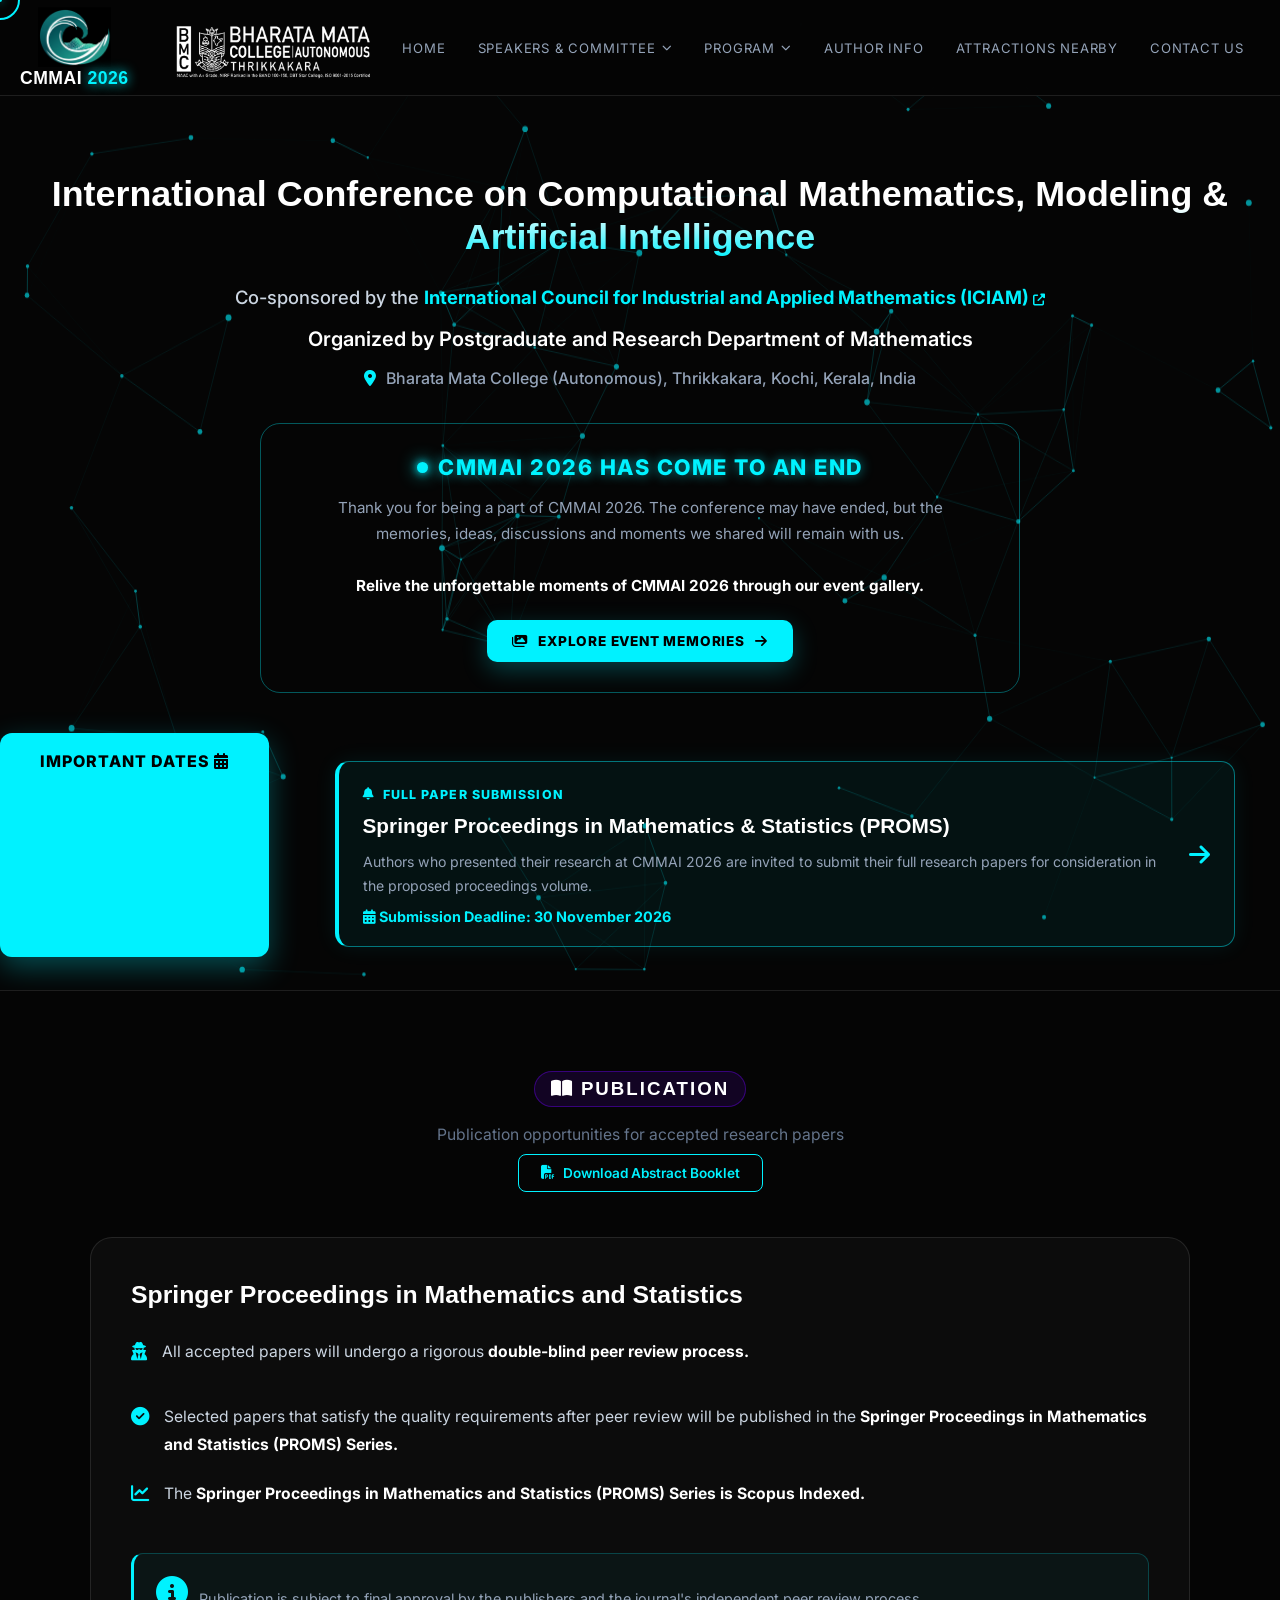
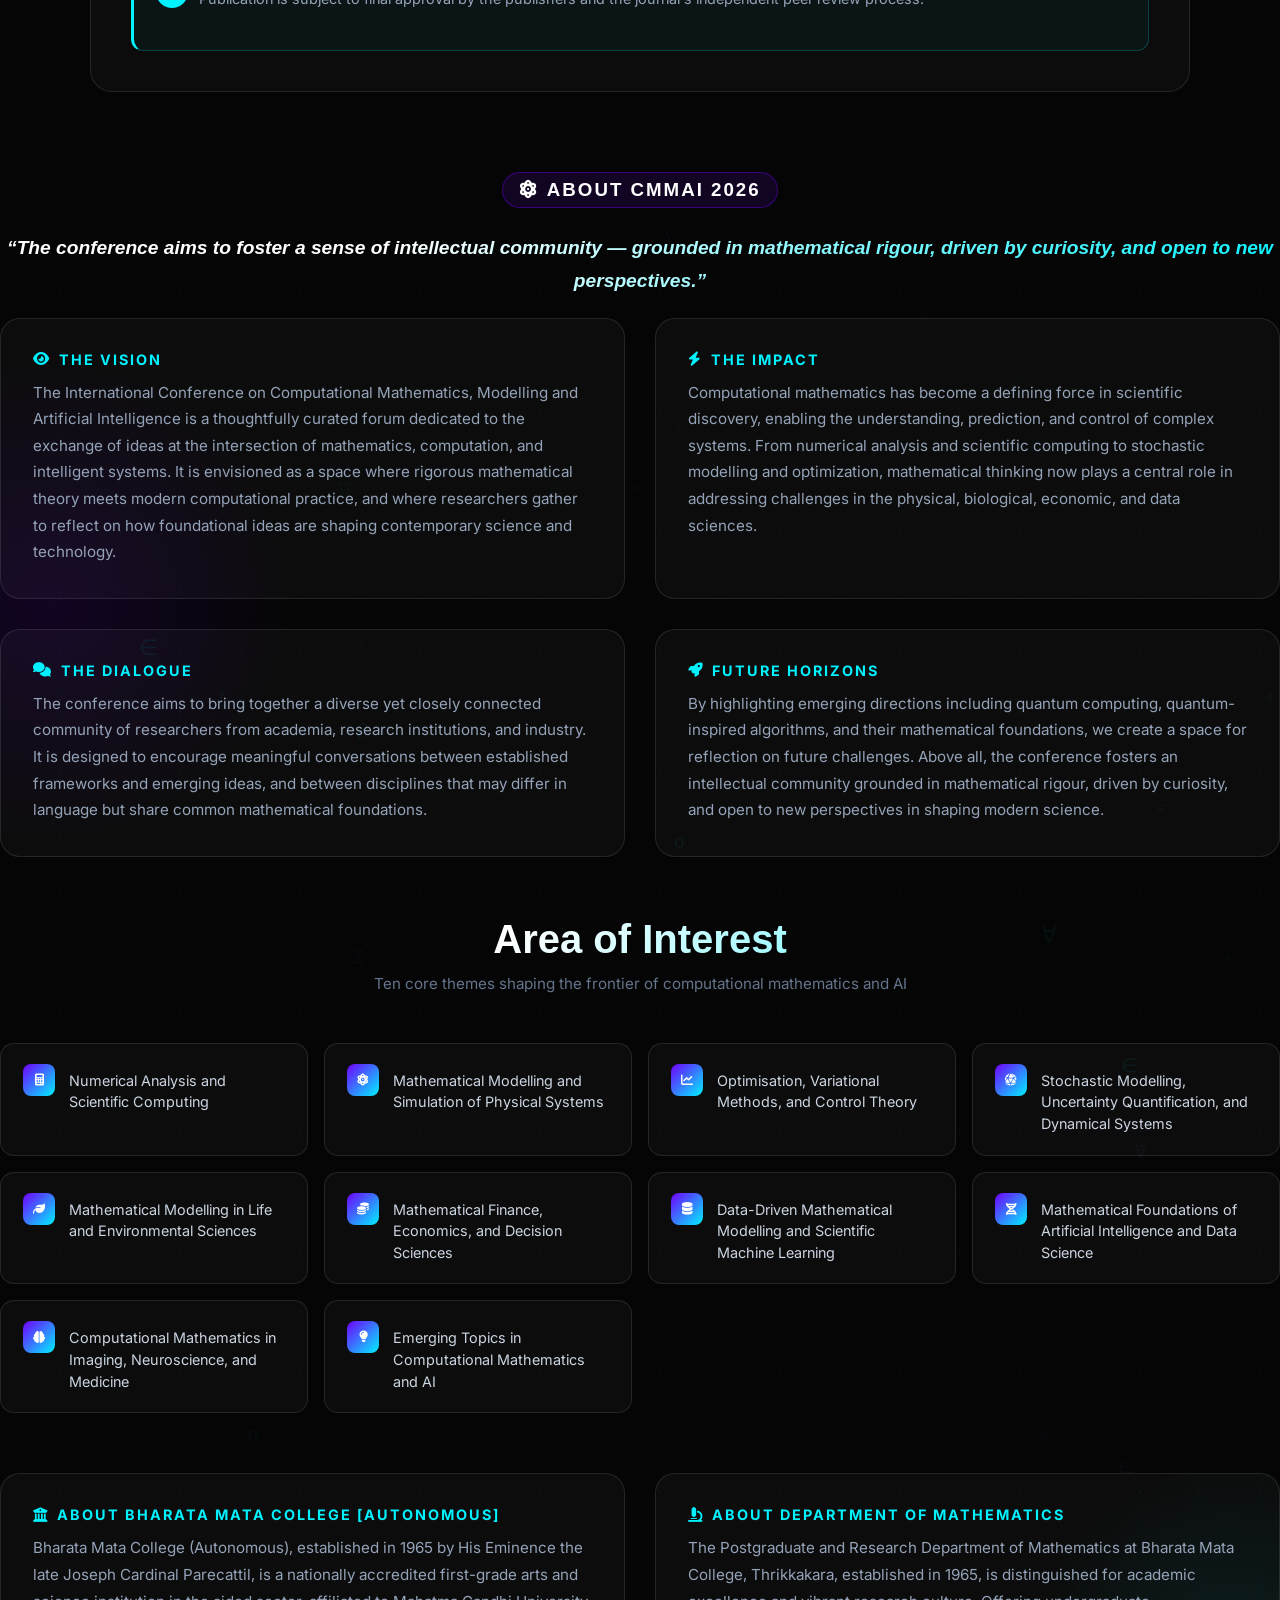
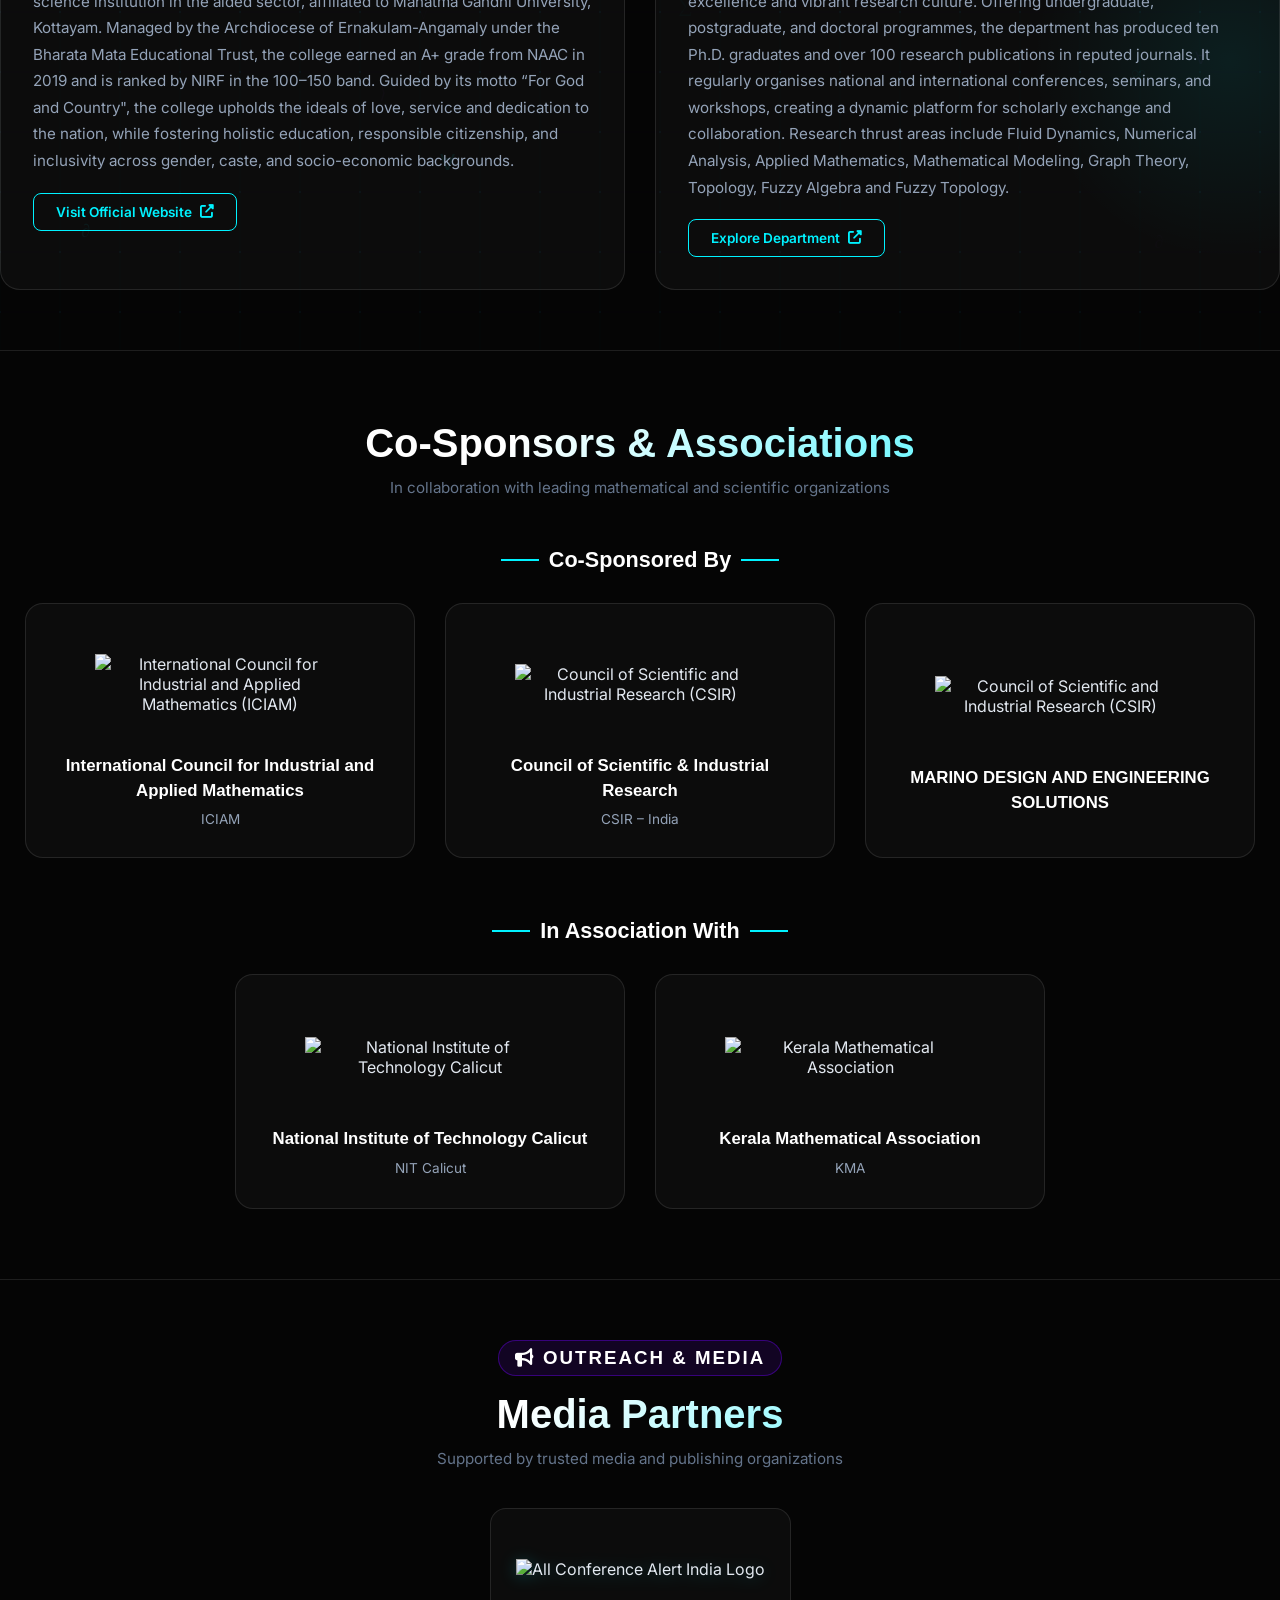
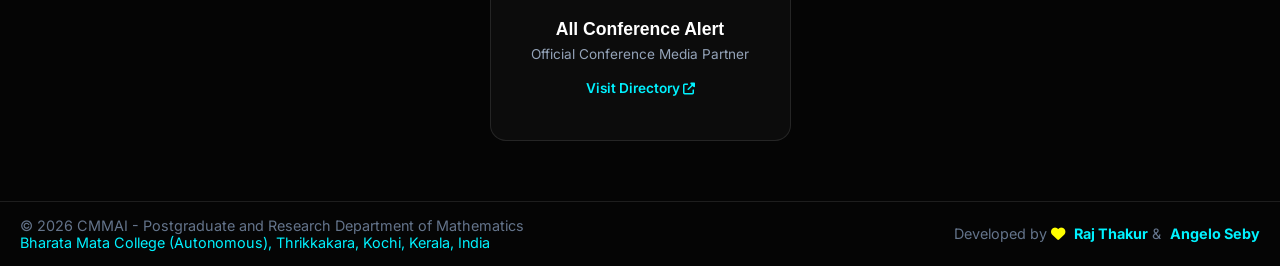
==== commit 59207206: "Publication Releted Updates" ====
--- a/index.html
+++ b/index.html
@@ -1017,6 +1017,117 @@
         padding: 13px 15px;
     }
 }
+
+
+/* =============================================
+   FULL PAPER SUBMISSION ANNOUNCEMENT
+============================================= */
+
+.full-paper-announcement {
+    display: flex;
+    align-items: center;
+    justify-content: space-between;
+    gap: 20px;
+    max-width: 900px;
+    width: calc(100% - 30px);
+    margin: 28px auto 10px;
+    padding: 20px 24px;
+    position: relative;
+    z-index: 20;
+    text-align: left;
+    text-decoration: none;
+    color: #ffffff;
+    background: rgba(0, 242, 255, 0.055);
+    border: 1px solid rgba(0, 242, 255, 0.45);
+    border-left: 4px solid var(--primary);
+    border-radius: 14px;
+    box-shadow: 0 0 22px rgba(0, 242, 255, 0.08);
+    transition: background 0.3s ease, transform 0.3s ease,
+                box-shadow 0.3s ease;
+}
+
+.full-paper-announcement:hover {
+    background: rgba(0, 242, 255, 0.11);
+    transform: translateY(-3px);
+    box-shadow: 0 8px 28px rgba(0, 242, 255, 0.16);
+}
+
+.full-paper-badge {
+    display: inline-flex;
+    align-items: center;
+    gap: 8px;
+    color: var(--primary);
+    font-size: 0.78rem;
+    font-weight: 800;
+    letter-spacing: 1.1px;
+    text-transform: uppercase;
+    animation: fullPaperBlink 1.5s ease-in-out infinite;
+}
+
+.full-paper-announcement h3 {
+    color: #ffffff;
+    font-size: clamp(1rem, 2vw, 1.3rem);
+    line-height: 1.5;
+    margin: 8px 0;
+}
+
+.full-paper-announcement p {
+    color: #94a3b8;
+    font-size: 0.88rem;
+    line-height: 1.7;
+    margin: 0;
+}
+
+.full-paper-deadline {
+    display: inline-block;
+    margin-top: 10px;
+    color: var(--primary);
+    font-size: 0.9rem;
+    font-weight: 700;
+}
+
+.full-paper-arrow {
+    flex-shrink: 0;
+    color: var(--primary);
+    font-size: 1.5rem;
+}
+
+@keyframes fullPaperBlink {
+    0%, 100% { opacity: 1; }
+    50% { opacity: 0.55; }
+}
+
+@media (max-width: 600px) {
+    .full-paper-announcement {
+        padding: 18px 16px;
+        gap: 12px;
+        margin-top: 22px;
+    }
+
+    .full-paper-announcement p {
+        font-size: 0.82rem;
+    }
+
+    .full-paper-badge {
+        font-size: 0.7rem;
+        letter-spacing: 0.6px;
+    }
+
+    .full-paper-arrow {
+        font-size: 1.1rem;
+    }
+}
+
+@media (prefers-reduced-motion: reduce) {
+    .full-paper-badge {
+        animation: none;
+    }
+
+    .full-paper-announcement {
+        transition: none;
+    }
+}
+
     </style>
 </head>
 <body>
@@ -1156,6 +1267,39 @@
             <div class="cta-group">
                 <a href="dates.html" class="btn-primary">Important Dates <i class="fas fa-calendar-days"></i></a>
                 
+<!-- FULL PAPER SUBMISSION ANNOUNCEMENT -->
+
+<a href="author.html#full-paper-submission"
+   class="full-paper-announcement">
+
+    <div>
+        <span class="full-paper-badge">
+            <i class="fas fa-bell"></i>
+            Full Paper Submission
+        </span>
+
+        <h3>
+            Springer Proceedings in Mathematics &amp; Statistics (PROMS)
+        </h3>
+
+        <p>
+            Authors who presented their research at CMMAI 2026
+            are invited to submit their full research papers
+            for consideration in the proposed proceedings volume.
+        </p>
+
+        <span class="full-paper-deadline">
+            <i class="fas fa-calendar-alt"></i>
+            Submission Deadline: 30 November 2026
+        </span>
+    </div>
+
+    <i class="fas fa-arrow-right full-paper-arrow"></i>
+
+</a>
+
+<!-- END FULL PAPER SUBMISSION ANNOUNCEMENT -->
+
             </div>
           
         </div>
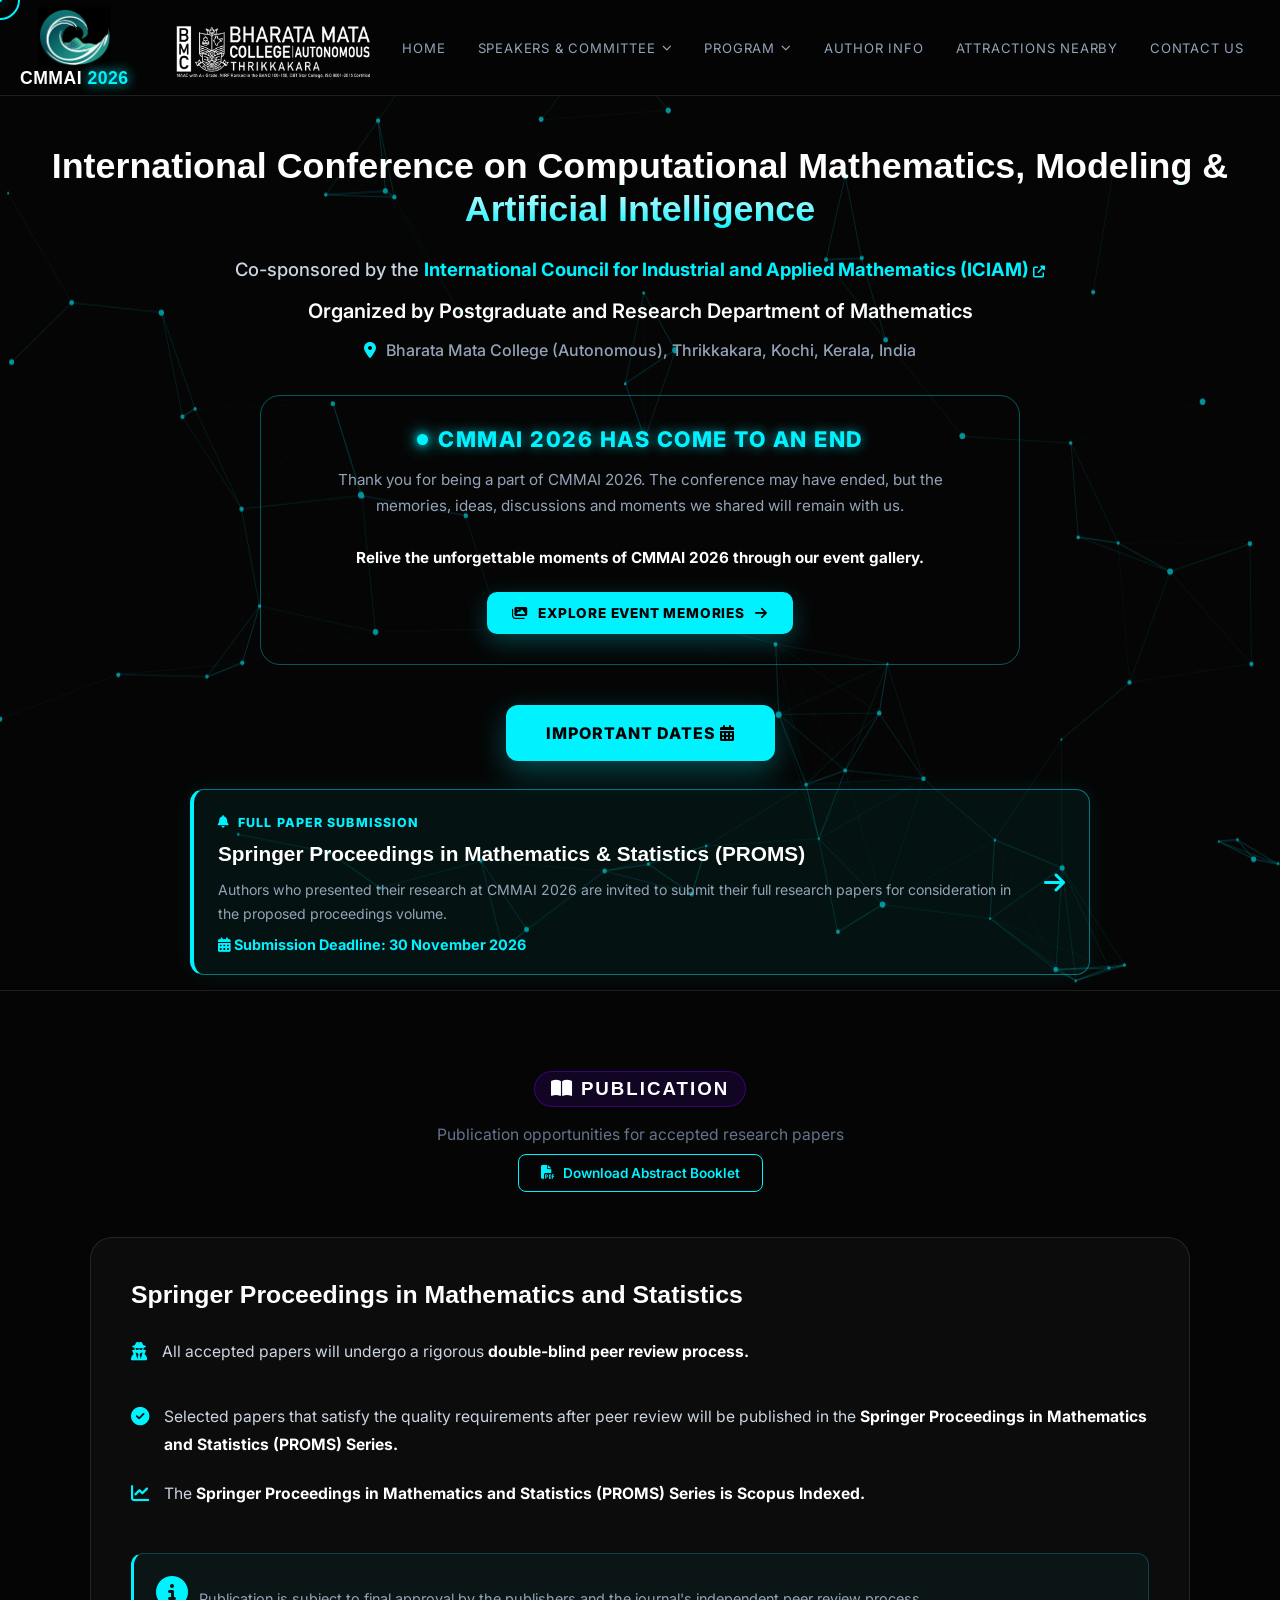
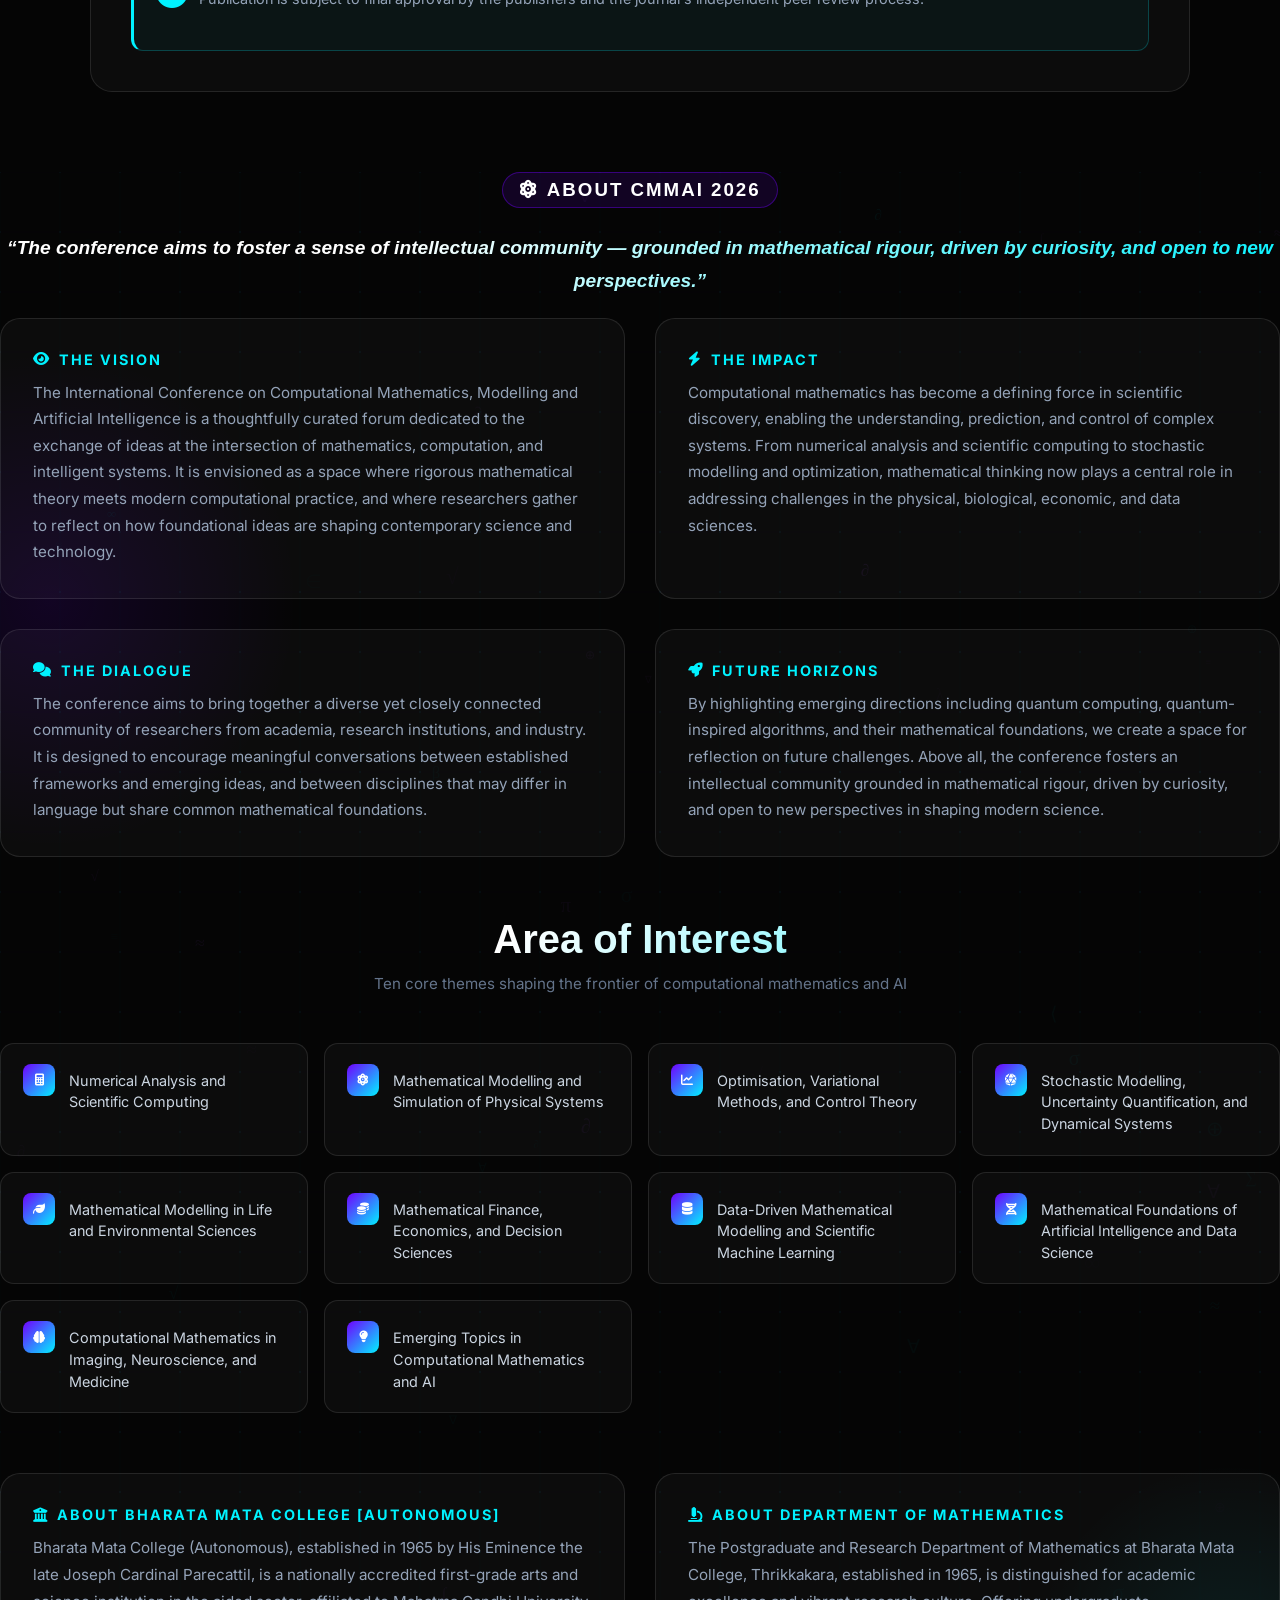
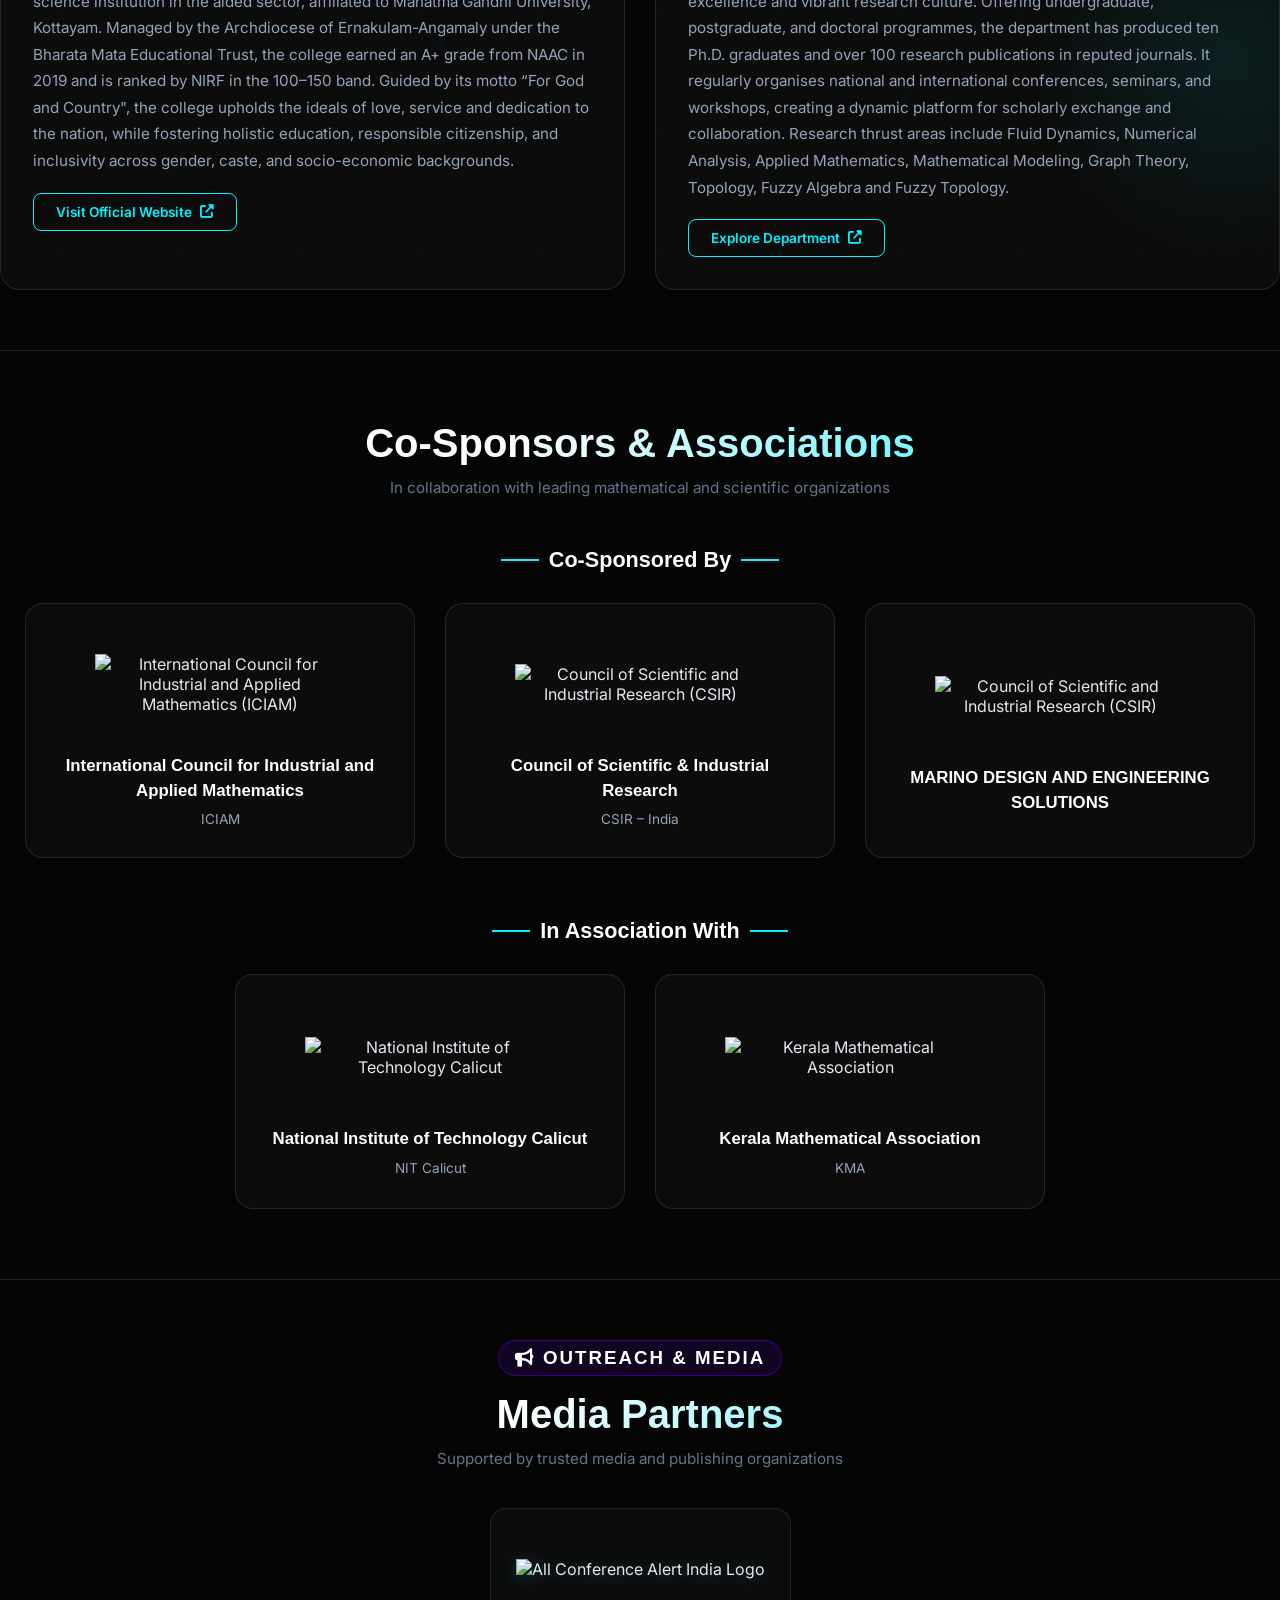
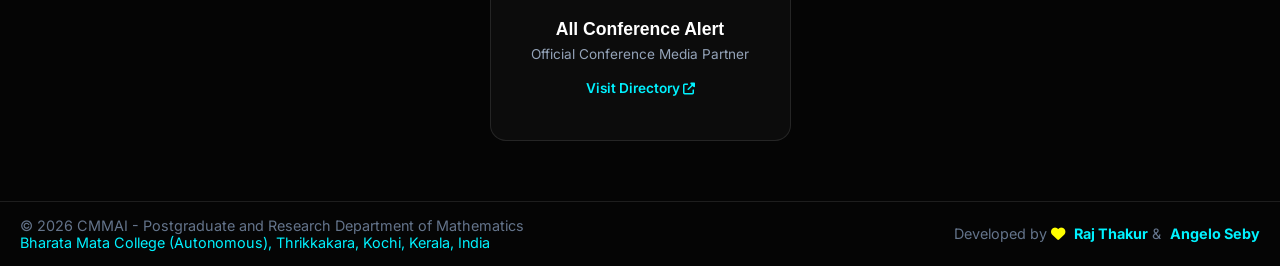
==== commit ec27623f: "Paper Publish Releted" ====
--- a/index.html
+++ b/index.html
@@ -1267,6 +1267,8 @@
             <div class="cta-group">
                 <a href="dates.html" class="btn-primary">Important Dates <i class="fas fa-calendar-days"></i></a>
                 
+            </div>
+          
 <!-- FULL PAPER SUBMISSION ANNOUNCEMENT -->
 
 <a href="author.html#full-paper-submission"
@@ -1300,8 +1302,6 @@
 
 <!-- END FULL PAPER SUBMISSION ANNOUNCEMENT -->
 
-            </div>
-          
         </div>
     </header>
 
